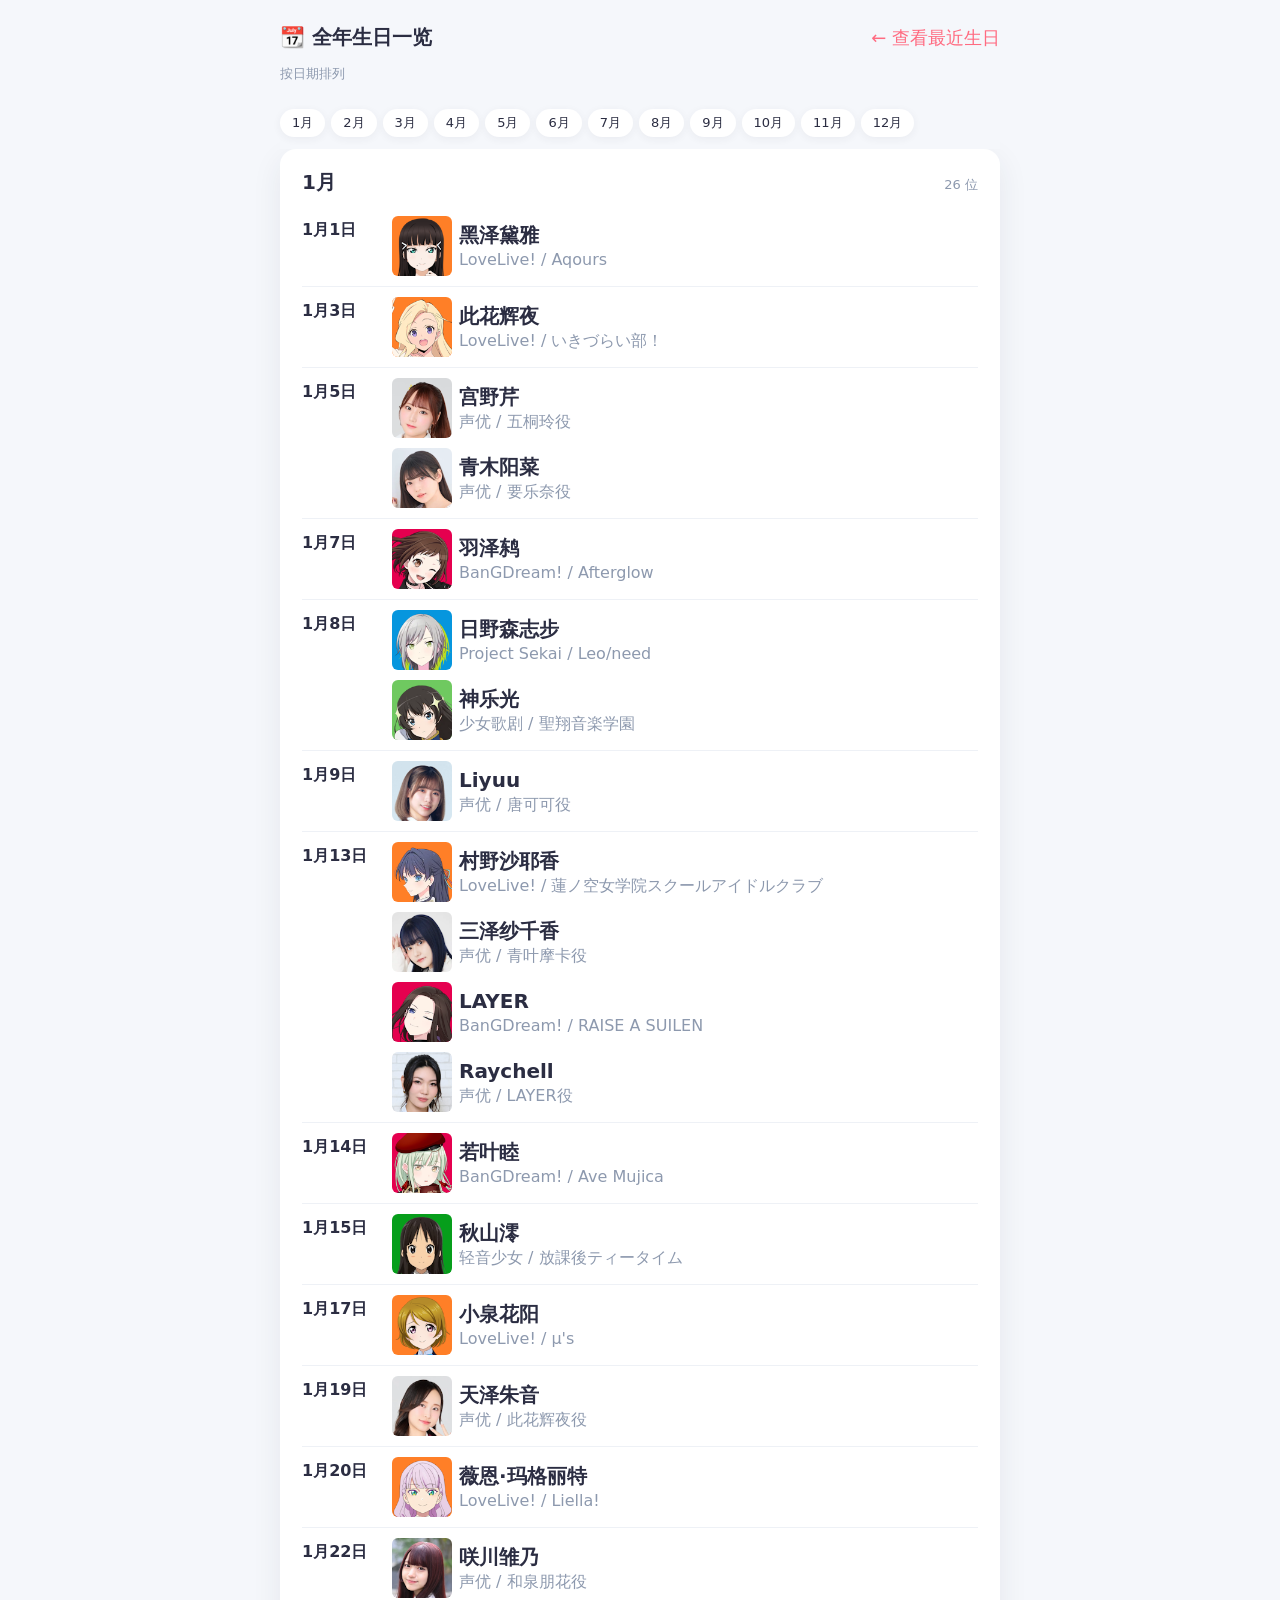
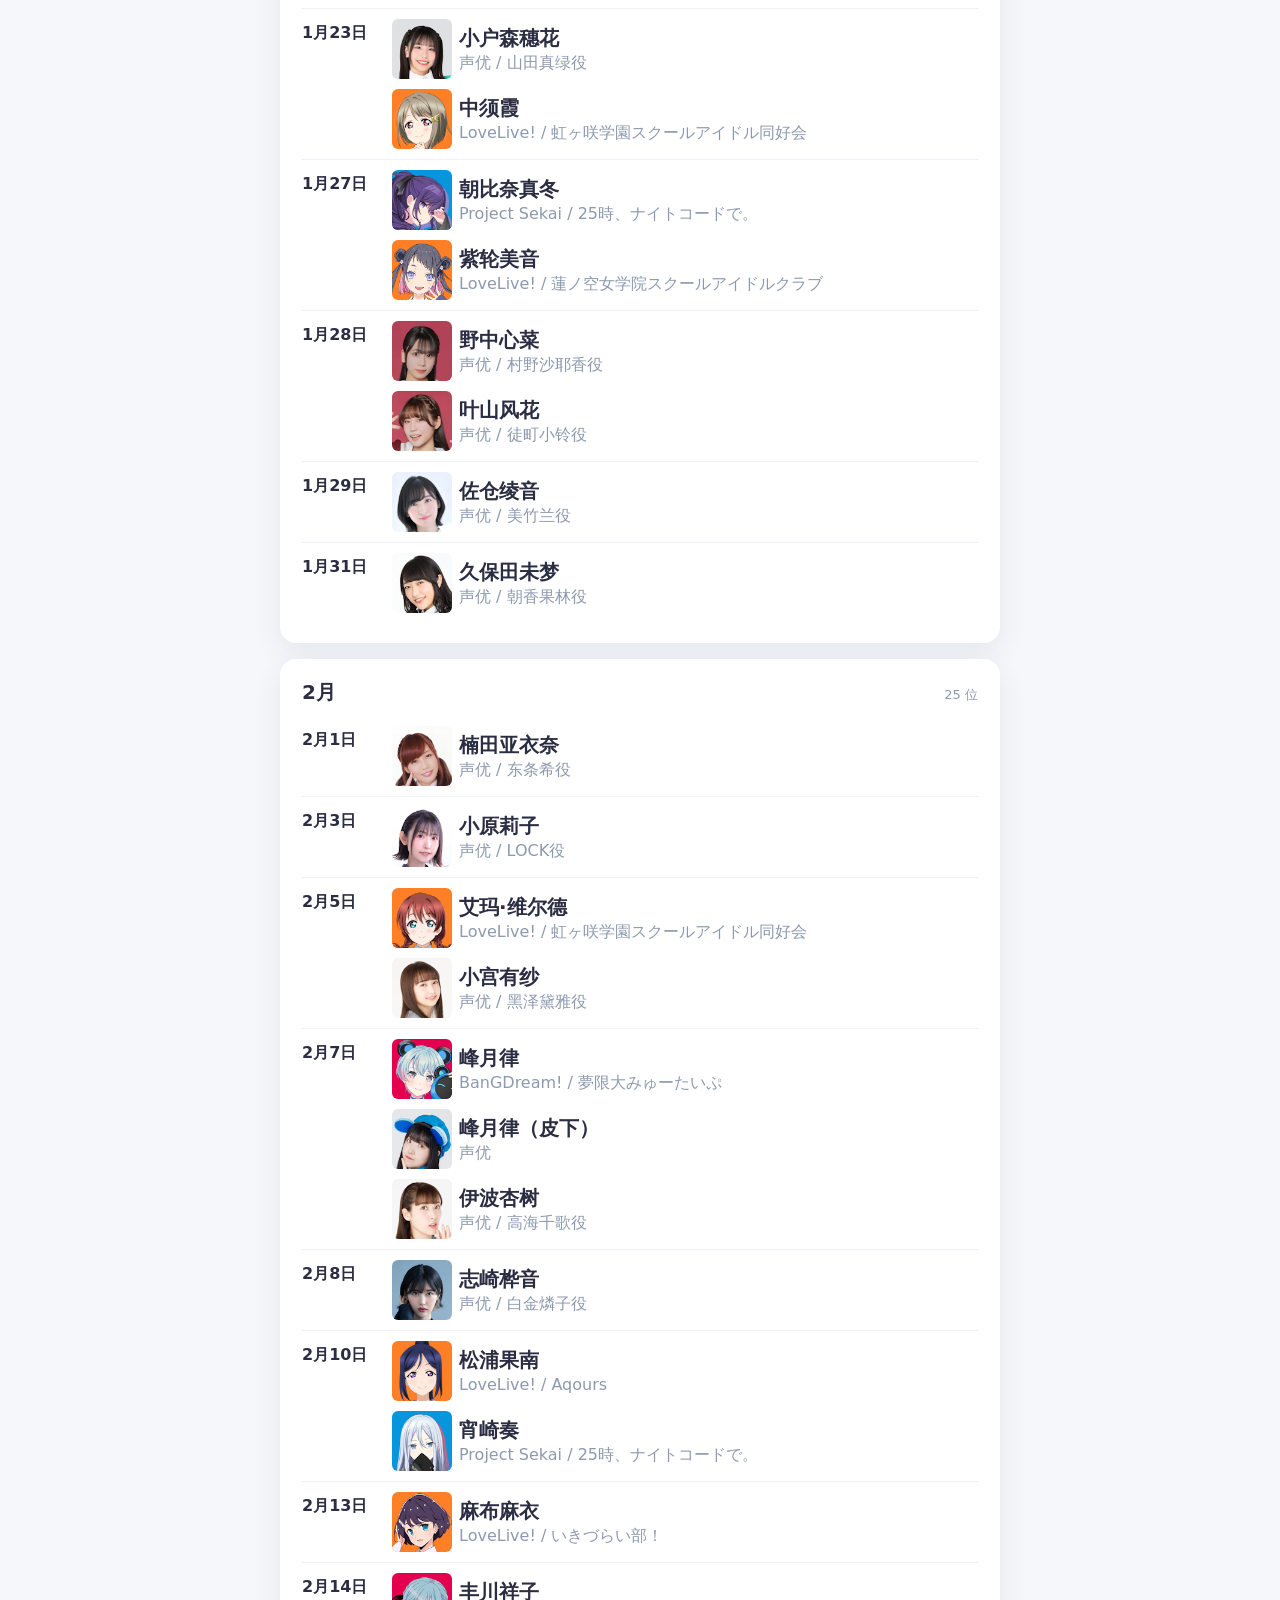
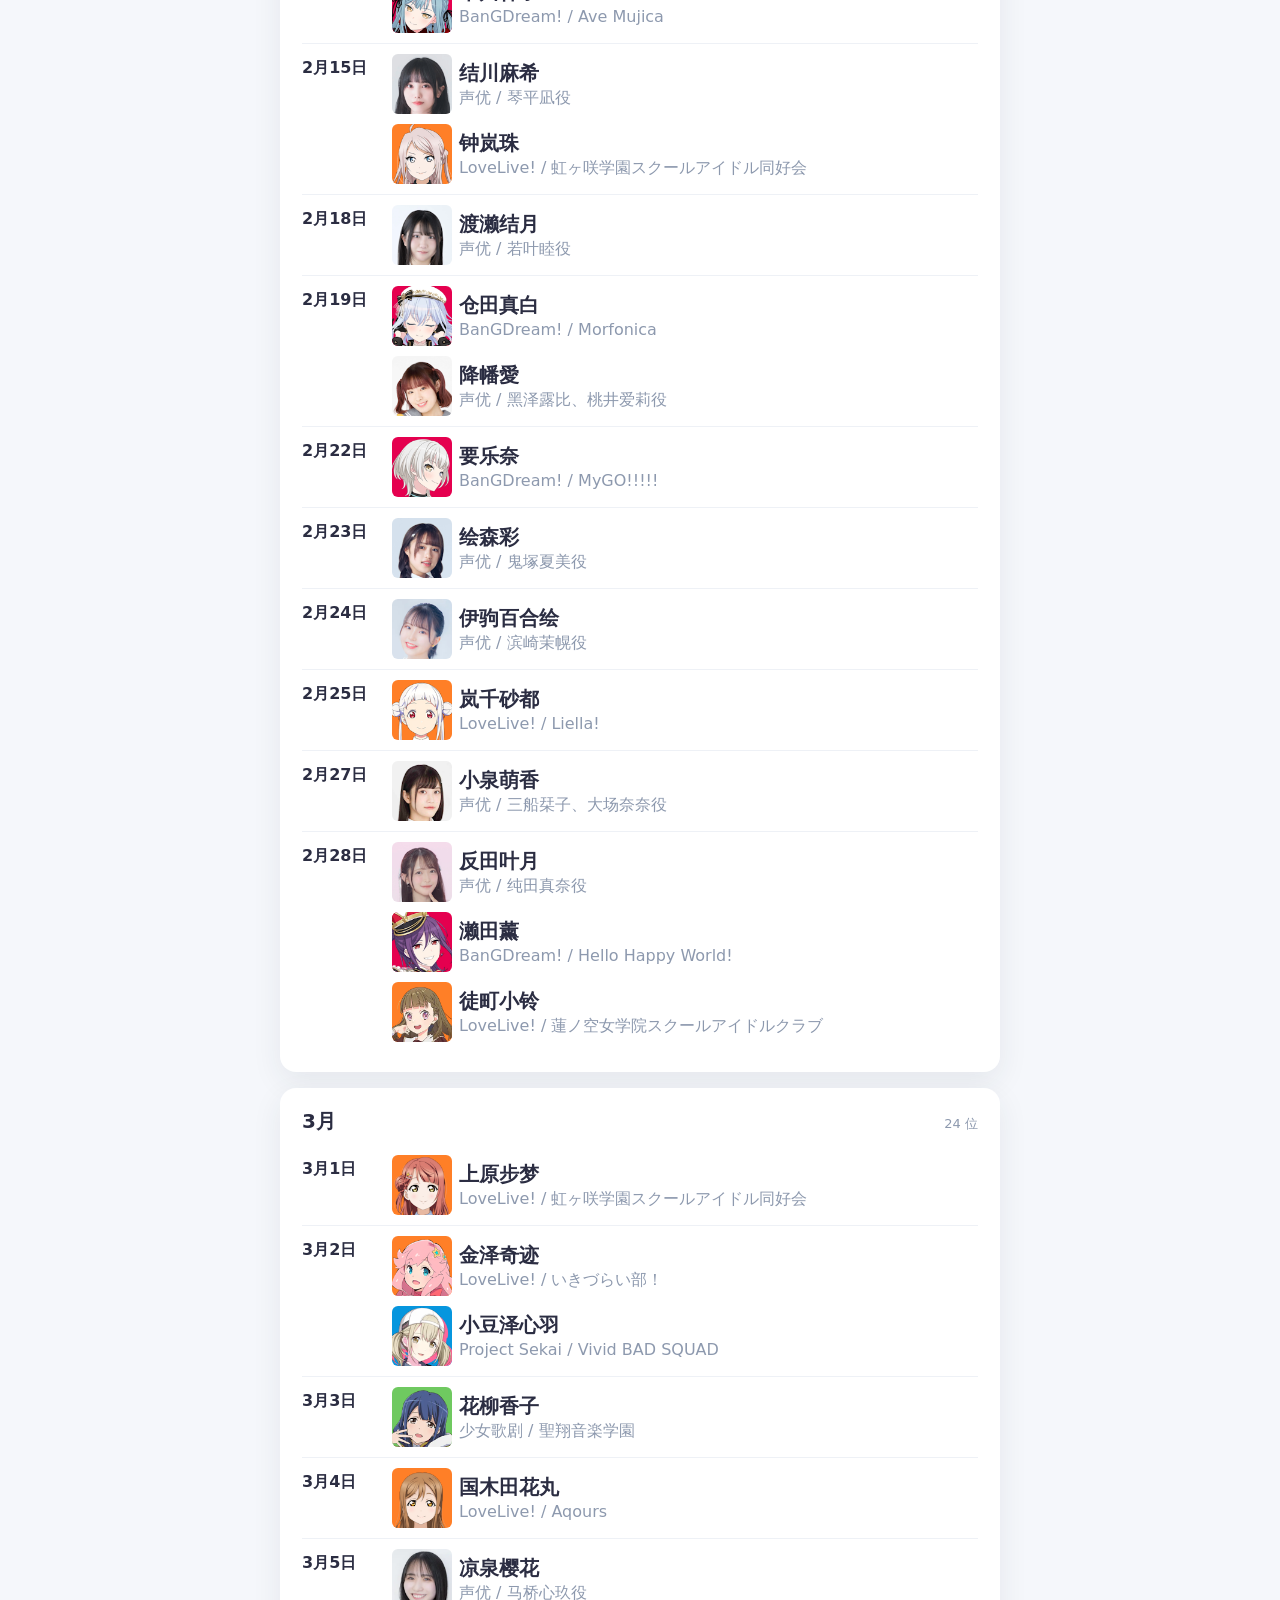
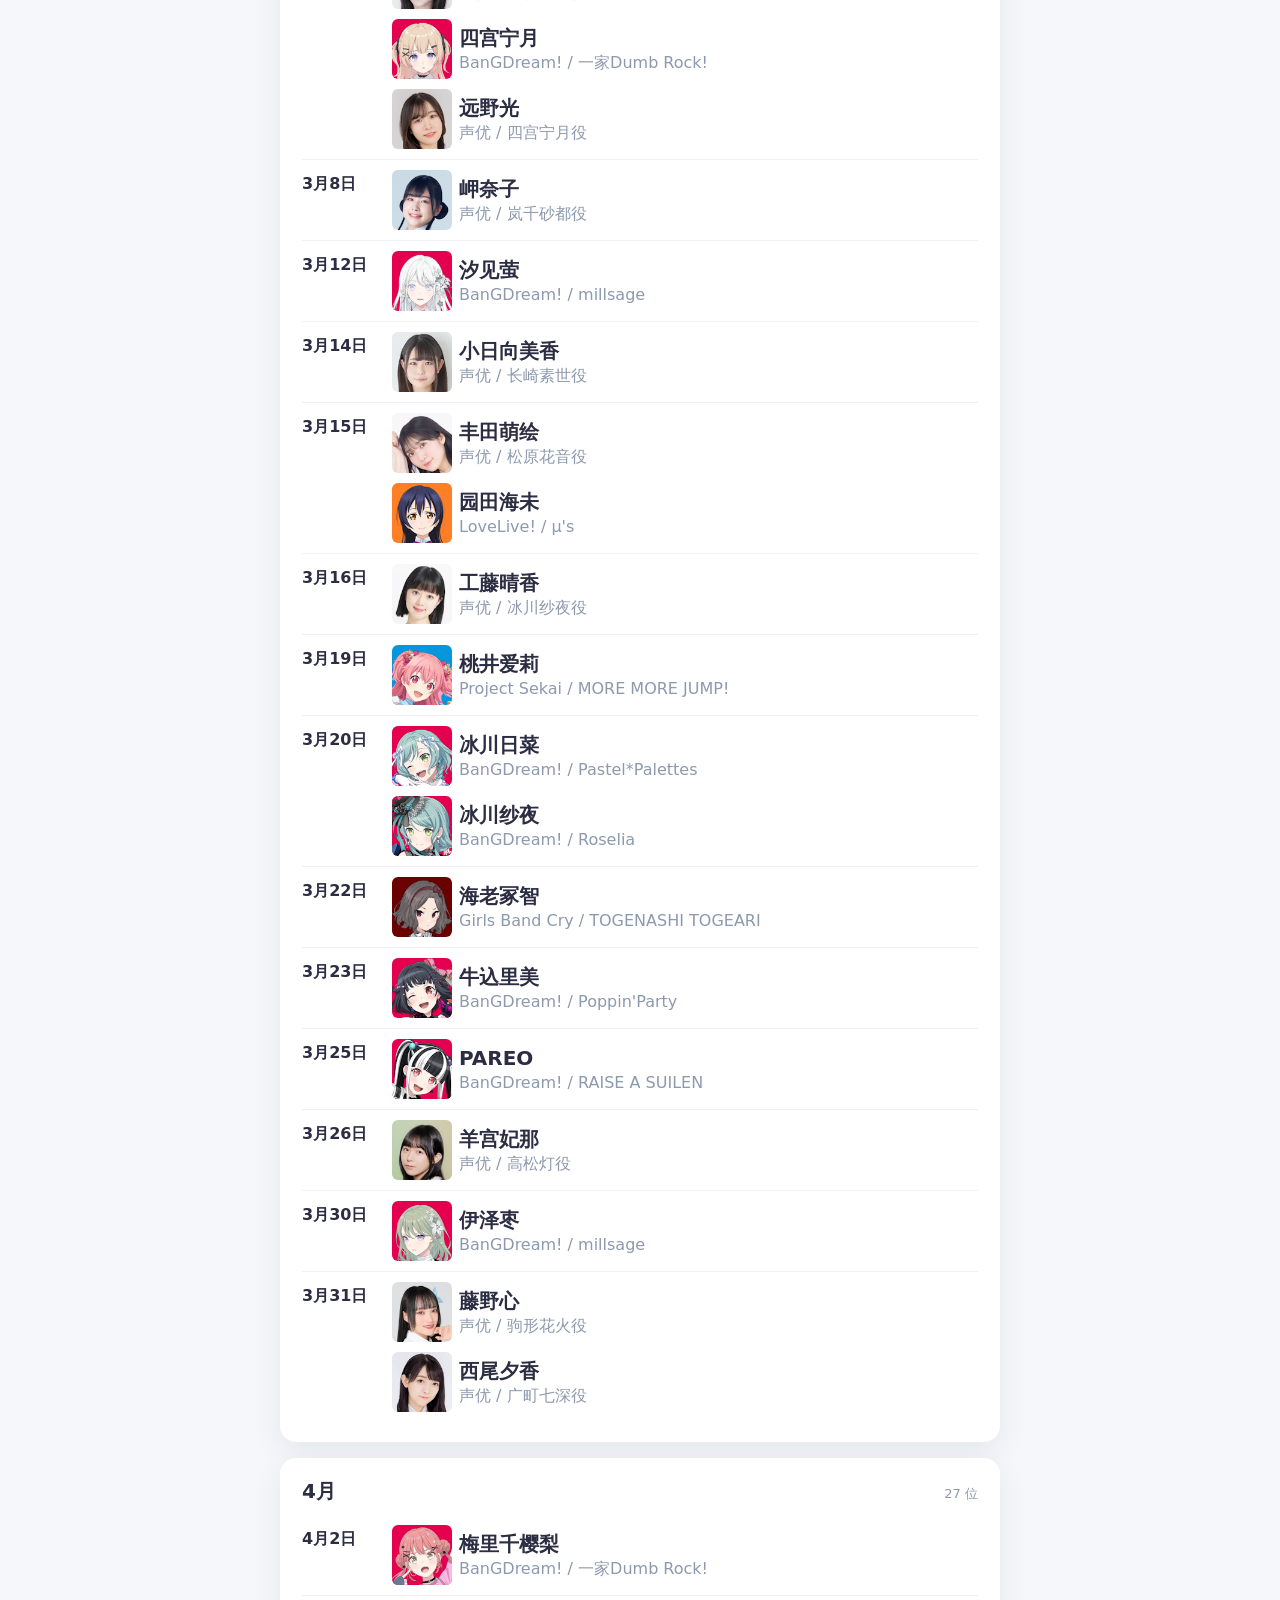
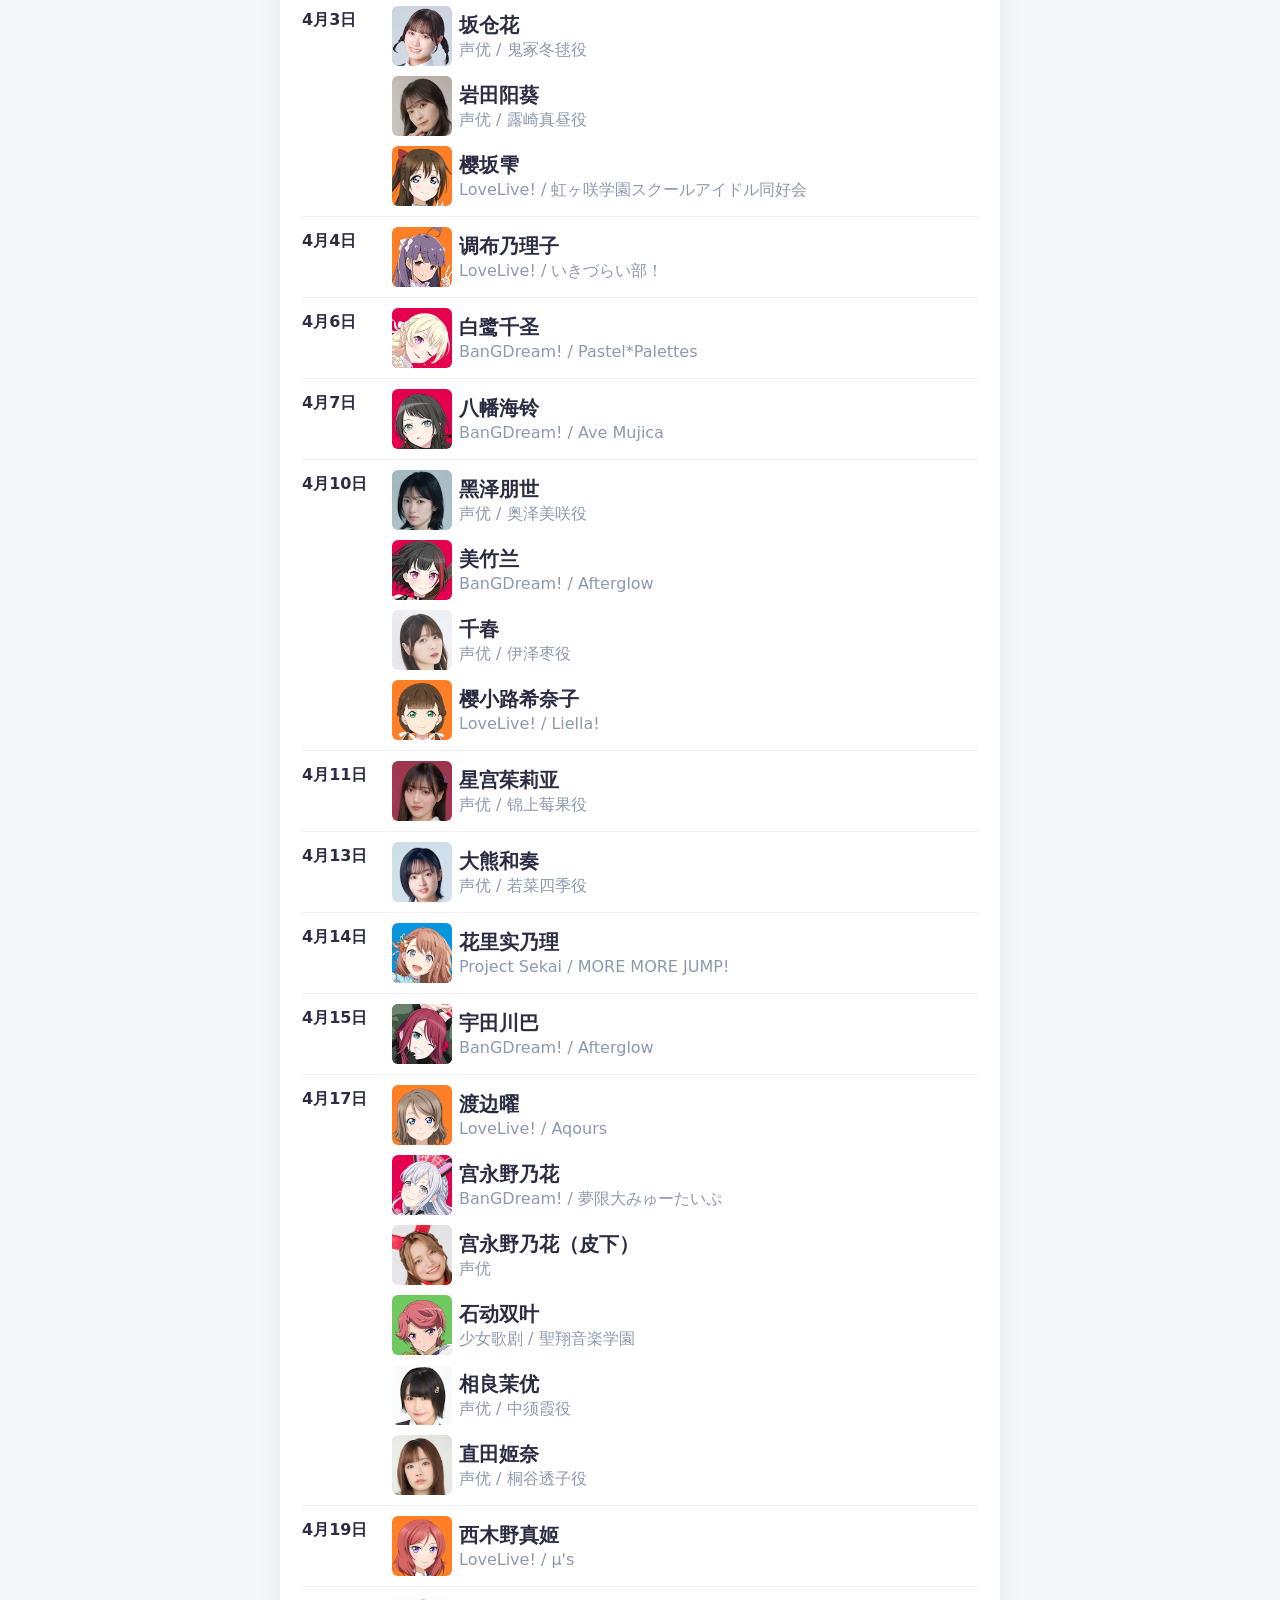
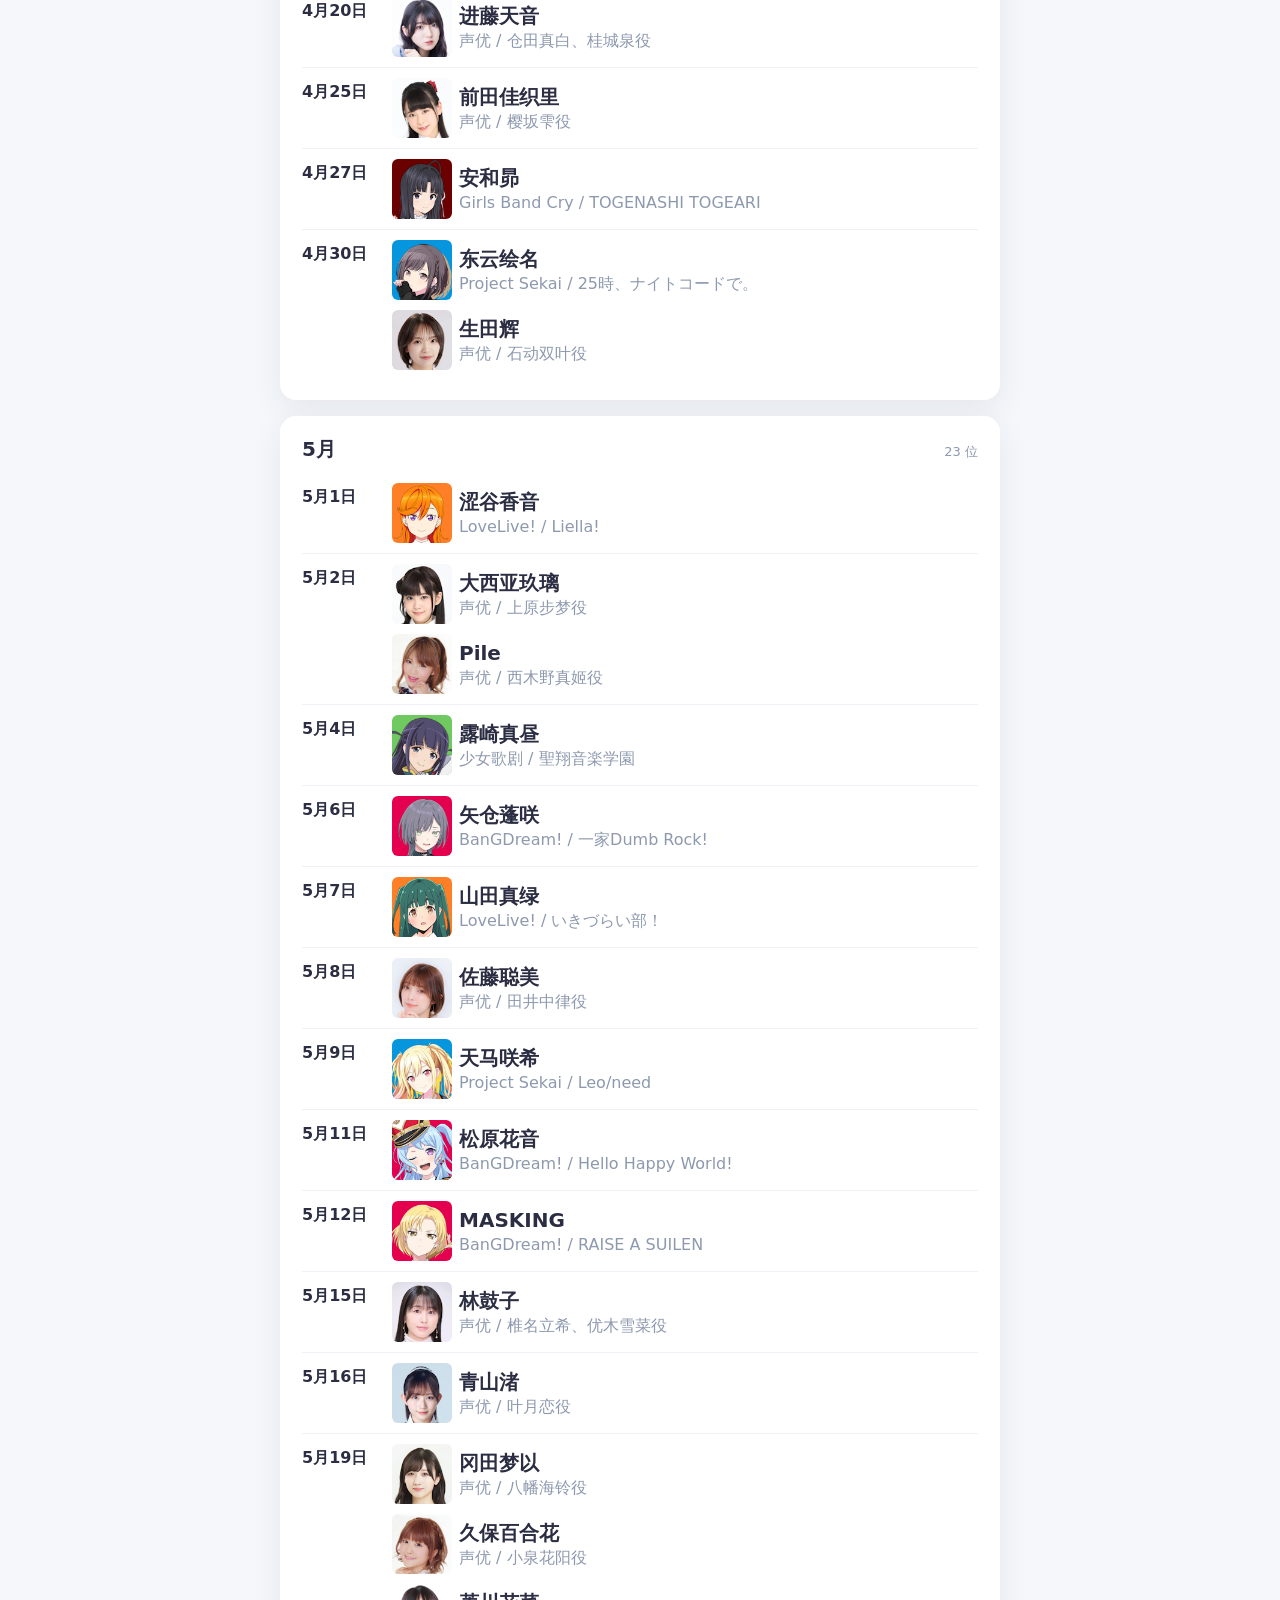
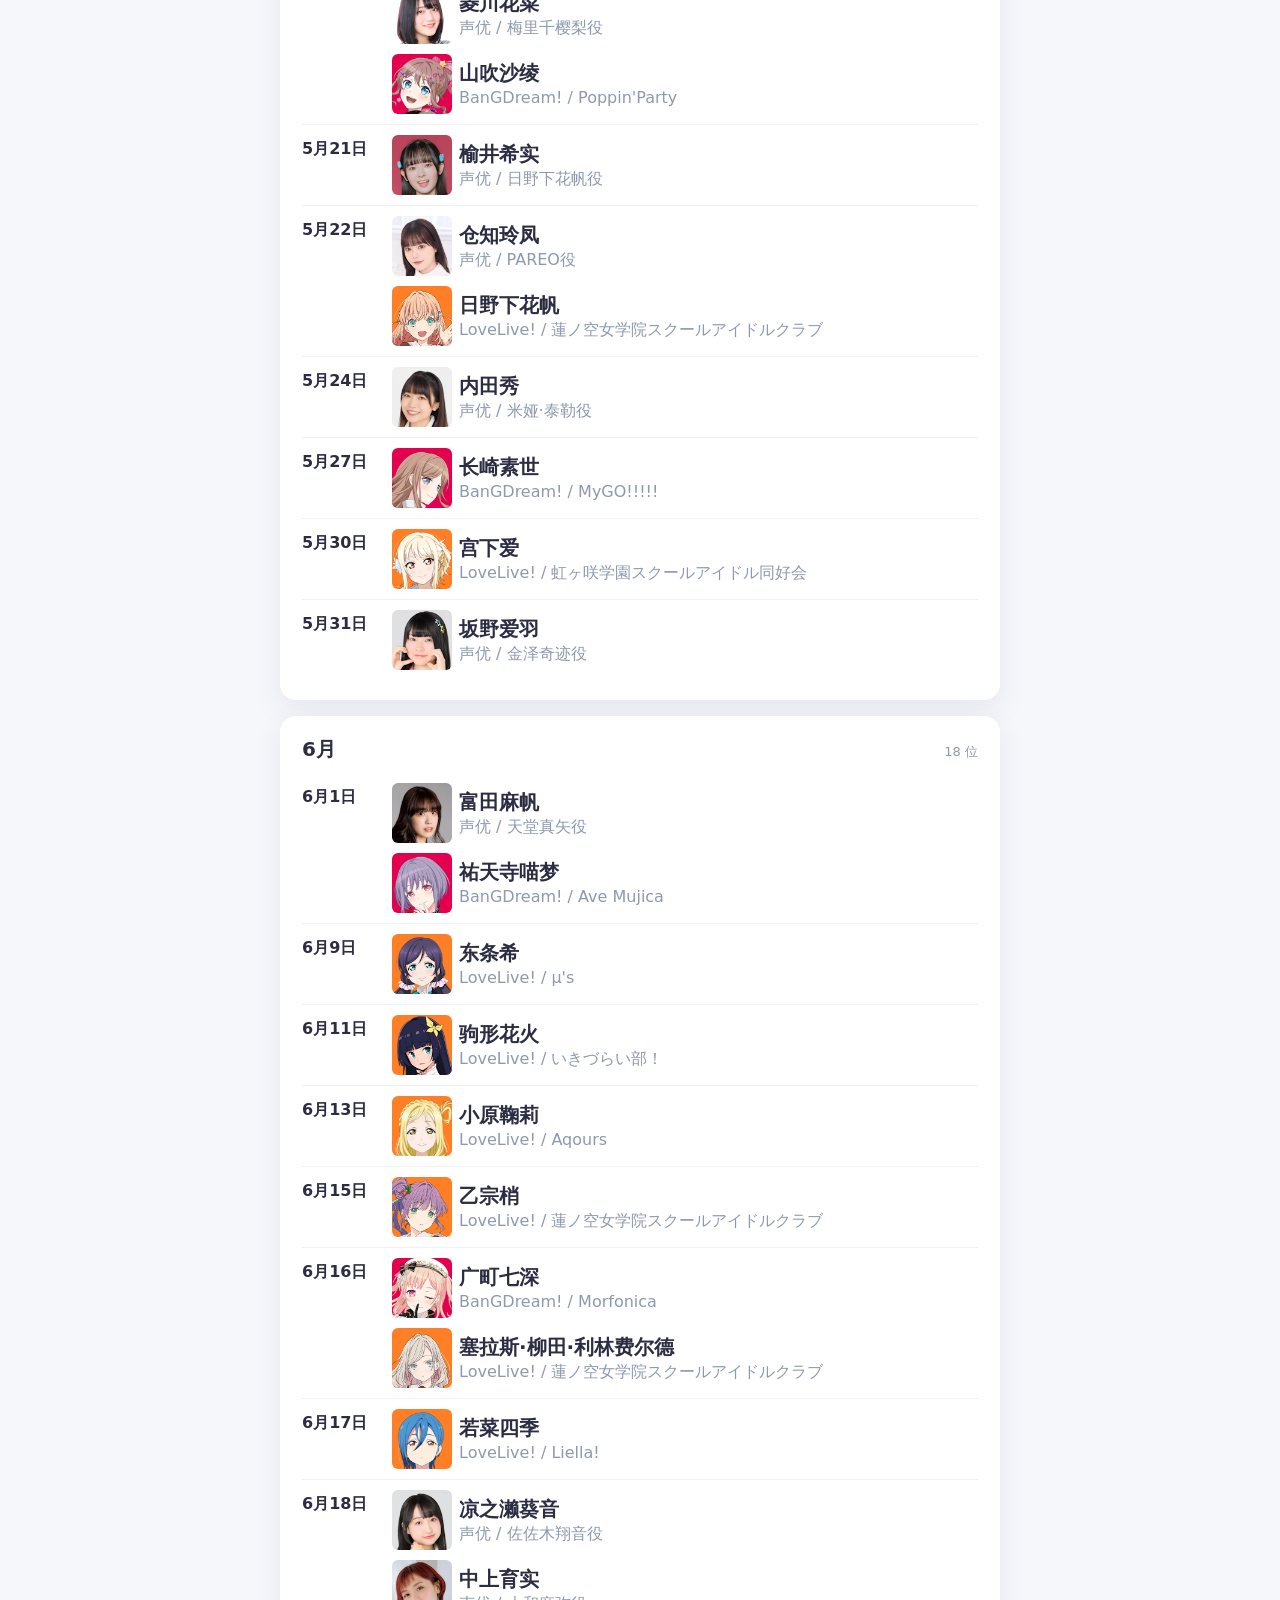
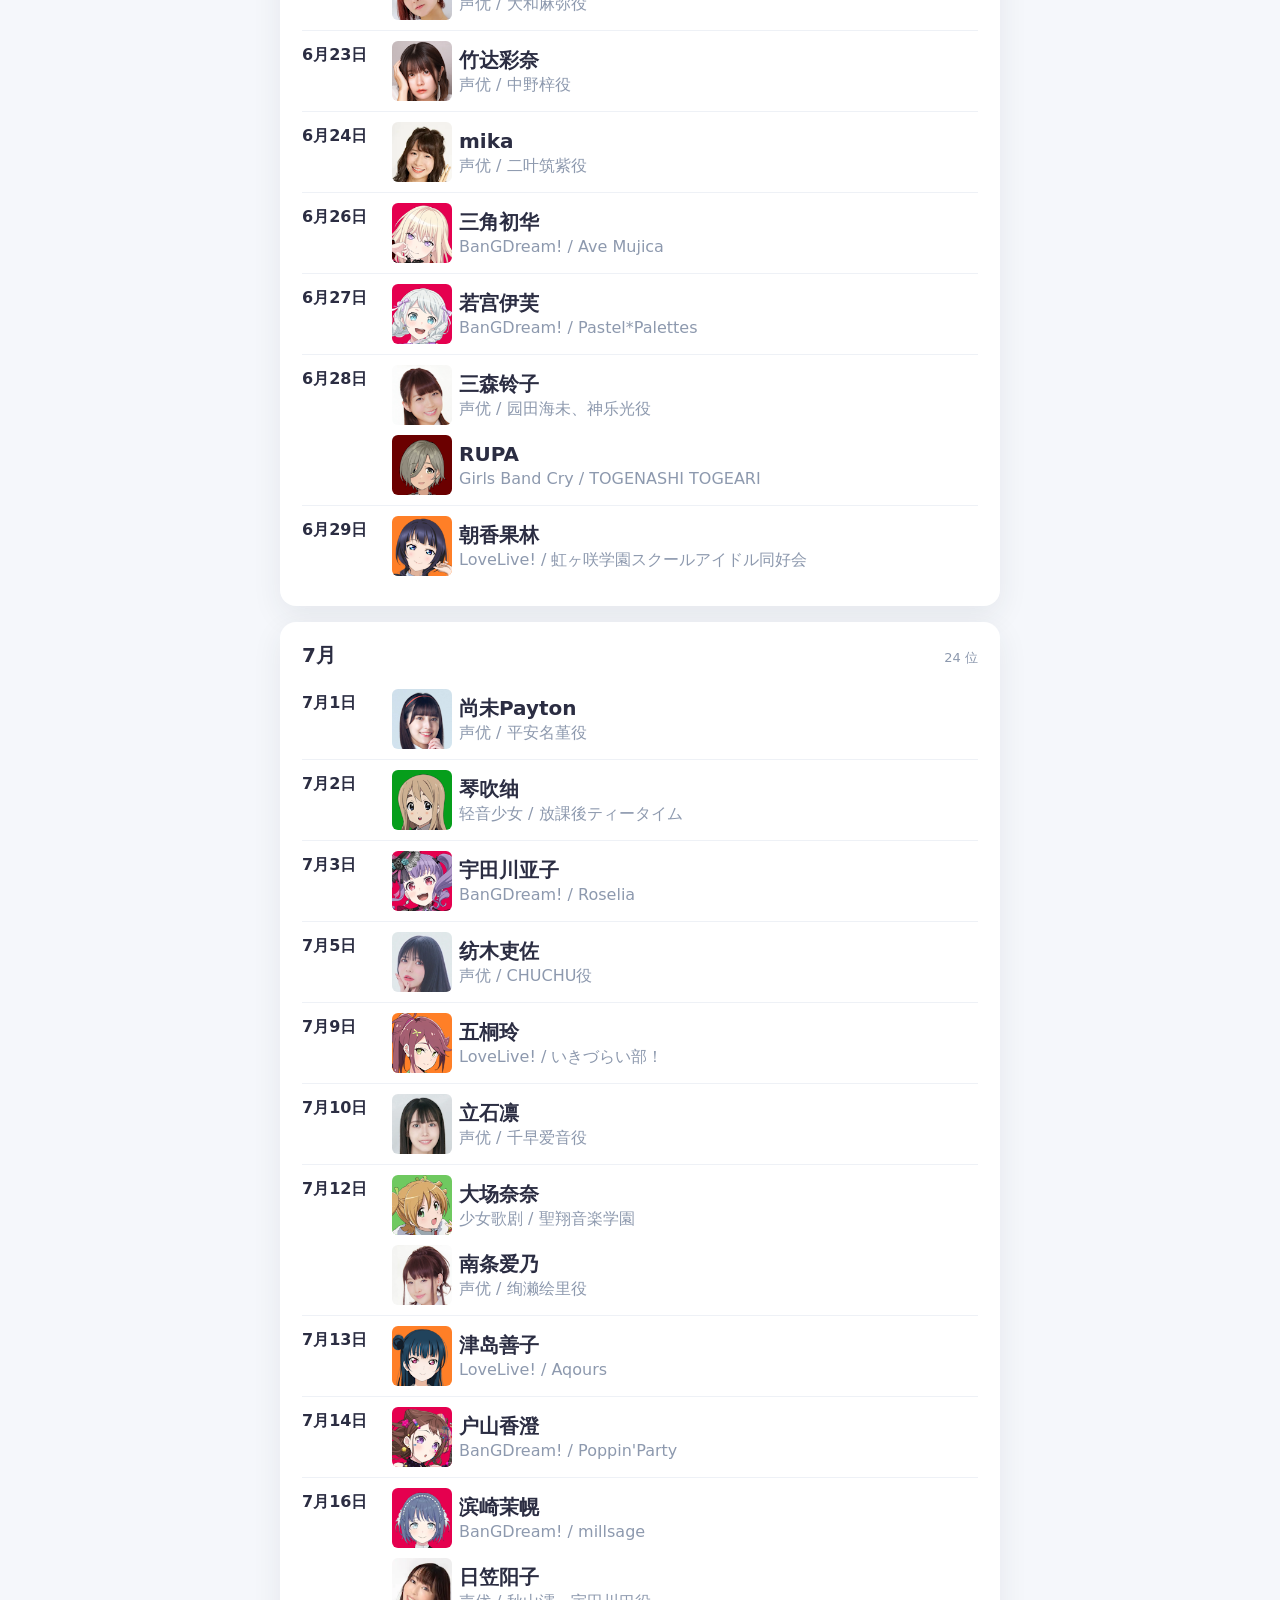
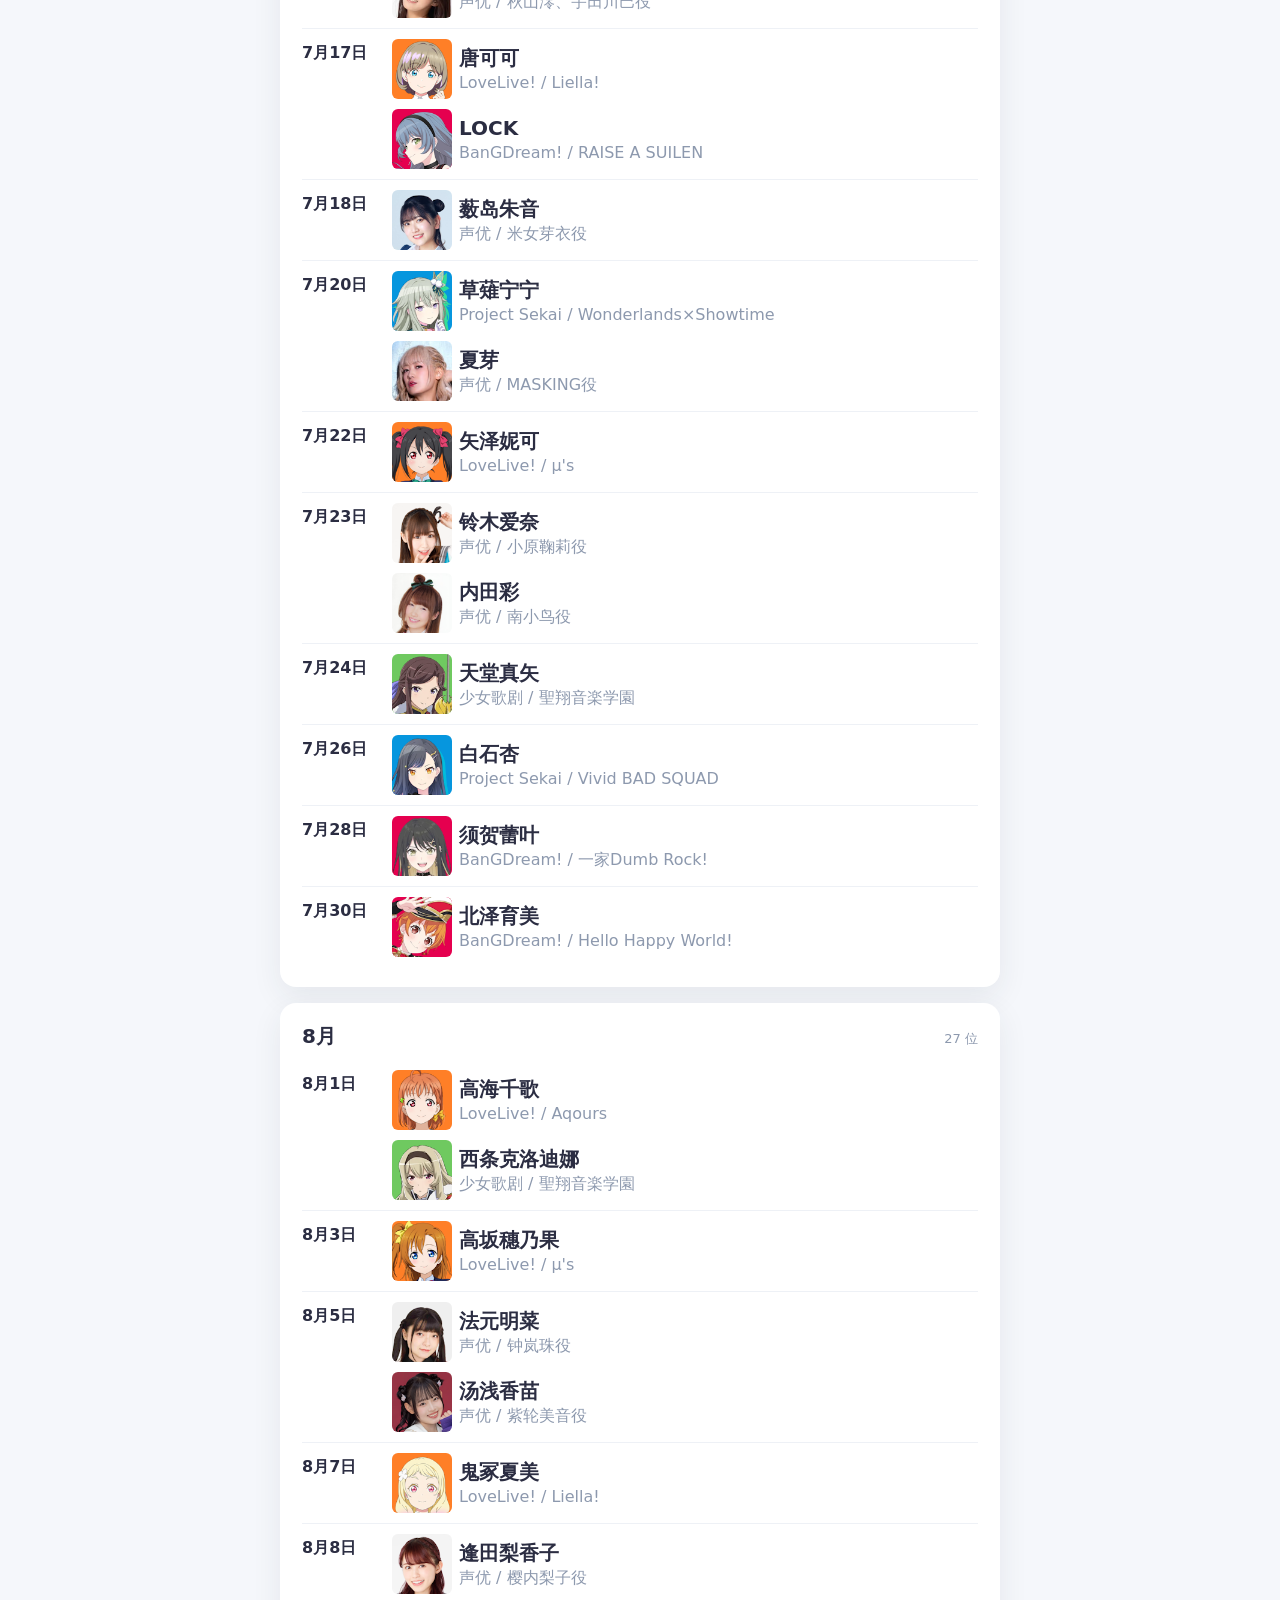
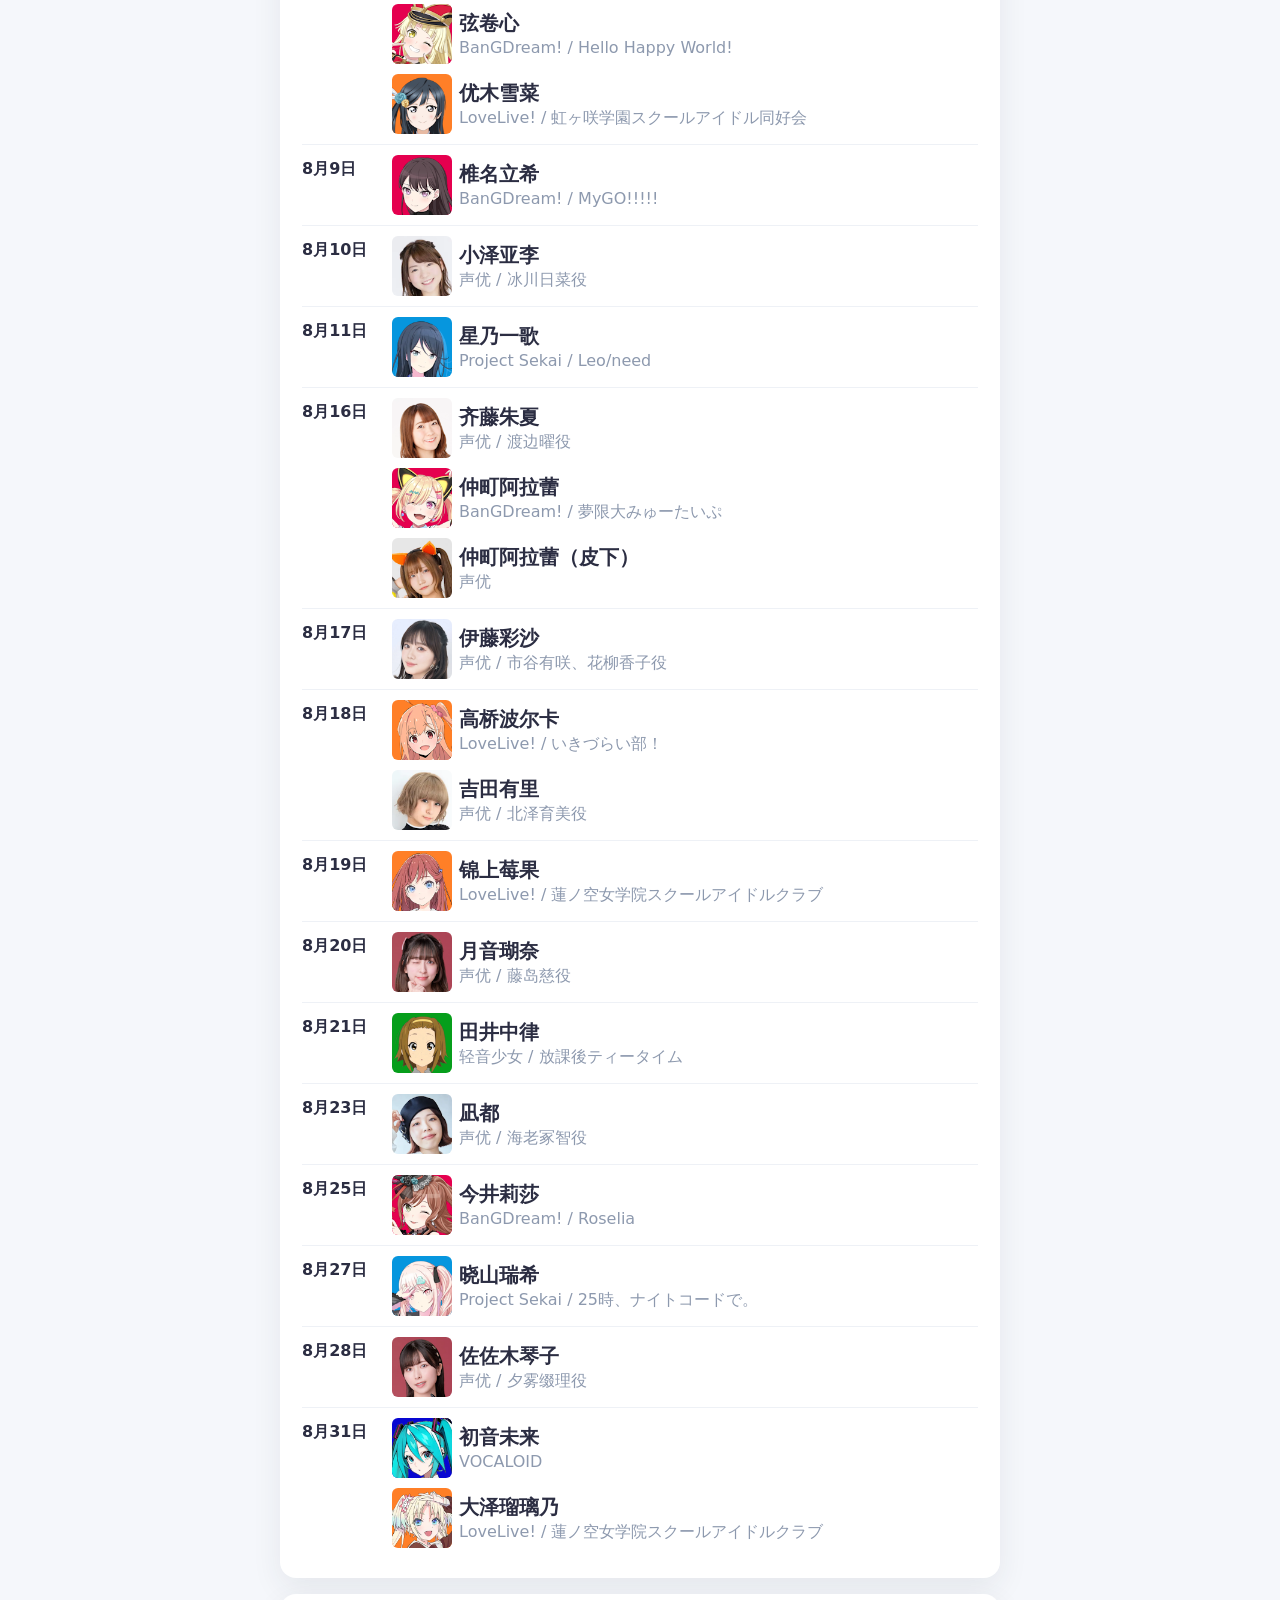
==== all_birthdays.html @ 5f049ebb "新增总览页，调整UI" ====
<!DOCTYPE html>
<html lang="zh-CN">
<head>
<meta charset="UTF-8" />
<meta name="viewport" content="width=device-width, initial-scale=1" />
<link rel="icon" type="image/png" sizes="32x32" href="icon/favicon-32x32.png">
<link rel="icon" type="image/png" sizes="16x16" href="icon/favicon-16x16.png">
<link rel="apple-touch-icon" sizes="180x180" href="icon/apple-touch-icon.png">
<link rel="manifest" href="icon/site.webmanifest">
<title>全年生日一览</title>
<style>
  :root { --bg:#f5f7fb; --card:#fff; --pri:#ff6b81; --text:#2b2d42; --sub:#8d99ae; --line:#eef1f6; }
  * { box-sizing: border-box; }
  body {
    margin:0; min-height:100vh; background:var(--bg); padding:24px 16px 48px;
    font-family: system-ui, -apple-system, "PingFang SC", "Microsoft YaHei", sans-serif;
    color: var(--text);
  }
  .page { width:100%; max-width:720px; margin:0 auto; }

  .top { display:flex; align-items:center; justify-content:space-between; gap:12px; margin-bottom:14px; }
  h1 { font-size:20px; margin:0; }
  .back { color:var(--pri); text-decoration:none; font-size:18px; white-space:nowrap; }
  .back:hover { text-decoration:underline; }
  .subtitle { color:var(--sub); font-size:13px; margin:0 0 16px; }

  .month-nav {
    display:flex; flex-wrap:wrap; gap:6px;
    position:sticky; top:0; z-index:10;
    background:var(--bg); padding:10px 0 12px;
  }
  .month-nav a {
    font-size:13px; color:var(--text); text-decoration:none;
    background:#fff; border-radius:999px; padding:5px 12px;
    box-shadow:0 2px 8px rgba(43,45,66,.06);
  }
  .month-nav a:hover { background:#fff0f3; color:var(--pri); }

  .month-card {
    background:var(--card); border-radius:16px; padding:20px 22px;
    box-shadow:0 10px 30px rgba(43,45,66,.08); margin-bottom:16px;
    scroll-margin-top:64px;
  }
  .month-title { display:flex; align-items:baseline; justify-content:space-between;
                 font-size:20px; font-weight:600; margin:0 0 10px; }
  .month-count { font-size:13px; color:var(--sub); font-weight:400; }

  .day-row { display:flex; gap:12px; padding:10px 0; border-bottom:1px solid var(--line); }
  .day-row:last-child { border-bottom:none; }
  .day-date { flex:0 0 78px; font-weight:600; font-size:16px; color:var(--text); padding-top:4px; }
  .day-date.today { color:var(--pri); }
  .today-tag { display:inline-block; font-size:11px; font-weight:500; color:var(--pri);
               background:#fff0f3; border-radius:999px; padding:1px 7px; margin-left:4px; }

  /* 同一天多人的纵向排布 */
  .day-people { flex:1; display:flex; flex-direction:column; gap:10px 18px; min-width:0; }
  .person { display:inline-flex; align-items:center; gap:7px; font-size:14px; line-height:1.4; }
  .person-info { display: flex; flex-direction:column; }
  .person-name { font-weight:600; font-size:20px; }
  .person .dept { font-size:16px; color:var(--sub); }

  /* 头像 */
  .avatar {
    width:60px; height:60px; border-radius:10%; object-fit:cover; flex:0 0 auto;
    display:inline-flex; align-items:center; justify-content:center;
    color:#fff; font-size:12px; font-weight:600; background:var(--pri);
  }

  .empty-month { color:var(--sub); font-size:13px; padding:6px 0 2px; }
</style>
</head>
<body>
<div class="page">

  <div class="top">
    <h1>📆 全年生日一览</h1>
    <a class="back" href="./index.html">← 查看最近生日</a>
  </div>
  <p class="subtitle">按日期排列</p>

  <nav class="month-nav" id="monthNav"></nav>
  <div id="months"></div>

</div>

<!-- 数据源 -->
<script src="./birthdays.js"></script>
<script>
// ============================================================
// 一、头像配置（与主页面保持一致）
// ============================================================
const CFG = window.BIRTHDAY_CONFIG;

const DEPT_COLORS = CFG.DEPT_COLORS;
const DEFAULT_DEPT_COLOR = CFG.DEFAULT_DEPT_COLOR;
const DEPT_DIR = CFG.DEPT_DIR;
const AVATAR_CFG = CFG.AVATAR_CFG;

function colorKeyOf(p) {
  if (!p || !p.dept) return "";
  return p.dept;
}

function deptColor(key) {
  if (!key) return DEFAULT_DEPT_COLOR;
  if (DEPT_COLORS[key]) return DEPT_COLORS[key];
  let h = 0;
  for (let i = 0; i < key.length; i++) h = (h * 31 + key.charCodeAt(i)) % 360;
  return `hsl(${h}, 70%, 58%)`;
}

function deptDirOf(p) {
  if (!p.dept) return "";
  return DEPT_DIR[p.dept] || p.dept;
}

// 生成候选头像路径：部门目录 → 工号/姓名 → webp/jpg/png → 根目录兜底
function avatarCandidates(p) {
  if (p.avatar) return [p.avatar];

  const dir = deptDirOf(p);
  const names = AVATAR_CFG.nameKeys.map(k => p[k]).filter(Boolean);
  if (!names.length) return [];

  const dirs = dir ? [dir] : [];
  if (AVATAR_CFG.fallbackToRoot) dirs.push("");

  const urls = [];
  for (const d of dirs) {
    for (const n of names) {
      for (const ext of AVATAR_CFG.exts) {
        const seg = d ? `${encodeURIComponent(d)}/` : "";
        urls.push(`${AVATAR_CFG.root}/${seg}${encodeURIComponent(n)}.${ext}`);
      }
    }
  }
  return urls;
}

const avatarCandidatesMap = new Map();
let avatarSeq = 0;

const escapeHtml = s => String(s).replace(/[&<>"']/g, c =>
  ({ "&": "&amp;", "<": "&lt;", ">": "&gt;", '"': "&quot;", "'": "&#39;" }[c]));

function avatarHtml(p) {
  const bg = deptColor(colorKeyOf(p));
  const initial = escapeHtml((p.name || "?").trim().slice(0, 1) || "?");
  const cands = avatarCandidates(p);

  if (!cands.length) {
    return `<span class="avatar" style="background:${bg}">${initial}</span>`;
  }

  const key = `av${++avatarSeq}`;
  avatarCandidatesMap.set(key, cands);
  return `<img class="avatar" src="${escapeHtml(cands[0])}" alt=""
    style="background:${escapeHtml(bg)}"
    data-av-key="${key}" data-idx="0"
    data-bg="${escapeHtml(bg)}" data-initial="${initial}"
    loading="lazy" decoding="async" referrerpolicy="no-referrer">`;
}

// 候选路径全部失败后，替换成首字占位
function bindAvatarFallback(root = document) {
  root.querySelectorAll("img.avatar[data-av-key]").forEach(img => {
    if (img.dataset.bound) return;
    img.dataset.bound = "1";

    img.addEventListener("error", () => {
      const cands = avatarCandidatesMap.get(img.dataset.avKey) || [];
      const next = Number(img.dataset.idx) + 1;

      if (next < cands.length) {
        img.dataset.idx = next;
        img.src = cands[next];
        return;
      }

      const span = document.createElement("span");
      span.className = "avatar";
      span.style.background = img.dataset.bg || "";
      span.textContent = img.dataset.initial || "?";
      img.replaceWith(span);
    });
  });
}

// ============================================================
// 二、解析生日为 { m, d }
// ============================================================
function parseMD(raw) {
  const m = String(raw).match(/(?:(\d{4})[-/.])?(\d{1,2})[-/.](\d{1,2})/);
  if (!m) return null;
  return { m: Number(m[2]), d: Number(m[3]) };
}

// 今天（东九区）的月、日，仅用于高亮
const KST_OFFSET_MS = 9 * 60 * 60 * 1000;
const kstNow = new Date(Date.now() + KST_OFFSET_MS);
const todayM = kstNow.getUTCMonth() + 1;
const todayD = kstNow.getUTCDate();

// ============================================================
// 三、按“月 → 日”分组
// ============================================================
const monthMap = new Map();
BIRTHDAYS.forEach(p => {
  const md = parseMD(p.birthday);
  if (!md) return;
  if (!monthMap.has(md.m)) monthMap.set(md.m, new Map());
  const dayMap = monthMap.get(md.m);
  if (!dayMap.has(md.d)) dayMap.set(md.d, []);
  dayMap.get(md.d).push(p);
});
monthMap.forEach(dayMap => {
  dayMap.forEach(list => list.sort((a, b) => a.name.localeCompare(b.name, "zh-Hans-CN")));
});

// ============================================================
// 四、渲染
// ============================================================
function deptLabel(p) {
  if (!p.dept) return "";
  return p.subDept ? `${p.dept} / ${p.subDept}` : p.dept;
}

function daysOf(month) {
  const dayMap = monthMap.get(month);
  if (!dayMap) return [];
  return [...dayMap.keys()].sort((a, b) => a - b);
}

function renderMonthNav() {
  const nav = document.getElementById("monthNav");
  const months = [...monthMap.keys()].sort((a, b) => a - b);
  nav.innerHTML = months.map(m => `<a href="#m-${m}">${m}月</a>`).join("");
}

function renderMonths() {
  const box = document.getElementById("months");
  const months = [...monthMap.keys()].sort((a, b) => a - b);

  if (!months.length) {
    box.innerHTML = `<div class="month-card"><p class="empty-month">暂无生日数据</p></div>`;
    return;
  }

  box.innerHTML = months.map(m => {
    const days = daysOf(m);
    const count = days.reduce((n, d) => n + monthMap.get(m).get(d).length, 0);

    const rows = days.map(d => {
      const people = monthMap.get(m).get(d);
      const isToday = m === todayM && d === todayD;

      const peopleHtml = people.map(p => {
        const dept = deptLabel(p);
        return `<span class="person">
          ${avatarHtml(p)}
          <span class="person-info">
            <span class="person-name">${escapeHtml(p.name)}</span>
            ${dept ? `<span class="dept">${escapeHtml(dept)}</span>` : ""}
          </span>
        </span>`;
      }).join("");

      return `<div class="day-row">
        <div class="day-date${isToday ? " today" : ""}">
          ${m}月${d}日${isToday ? `<span class="today-tag">今天</span>` : ""}
        </div>
        <div class="day-people">${peopleHtml}</div>
      </div>`;
    }).join("");

    return `<section class="month-card" id="m-${m}">
      <h2 class="month-title">
        <span>${m}月</span>
        <span class="month-count">${count} 位</span>
      </h2>
      ${rows}
    </section>`;
  }).join("");
}

// ============================================================
// 五、启动
// ============================================================
renderMonthNav();
renderMonths();
bindAvatarFallback();
</script>
</body>
</html>
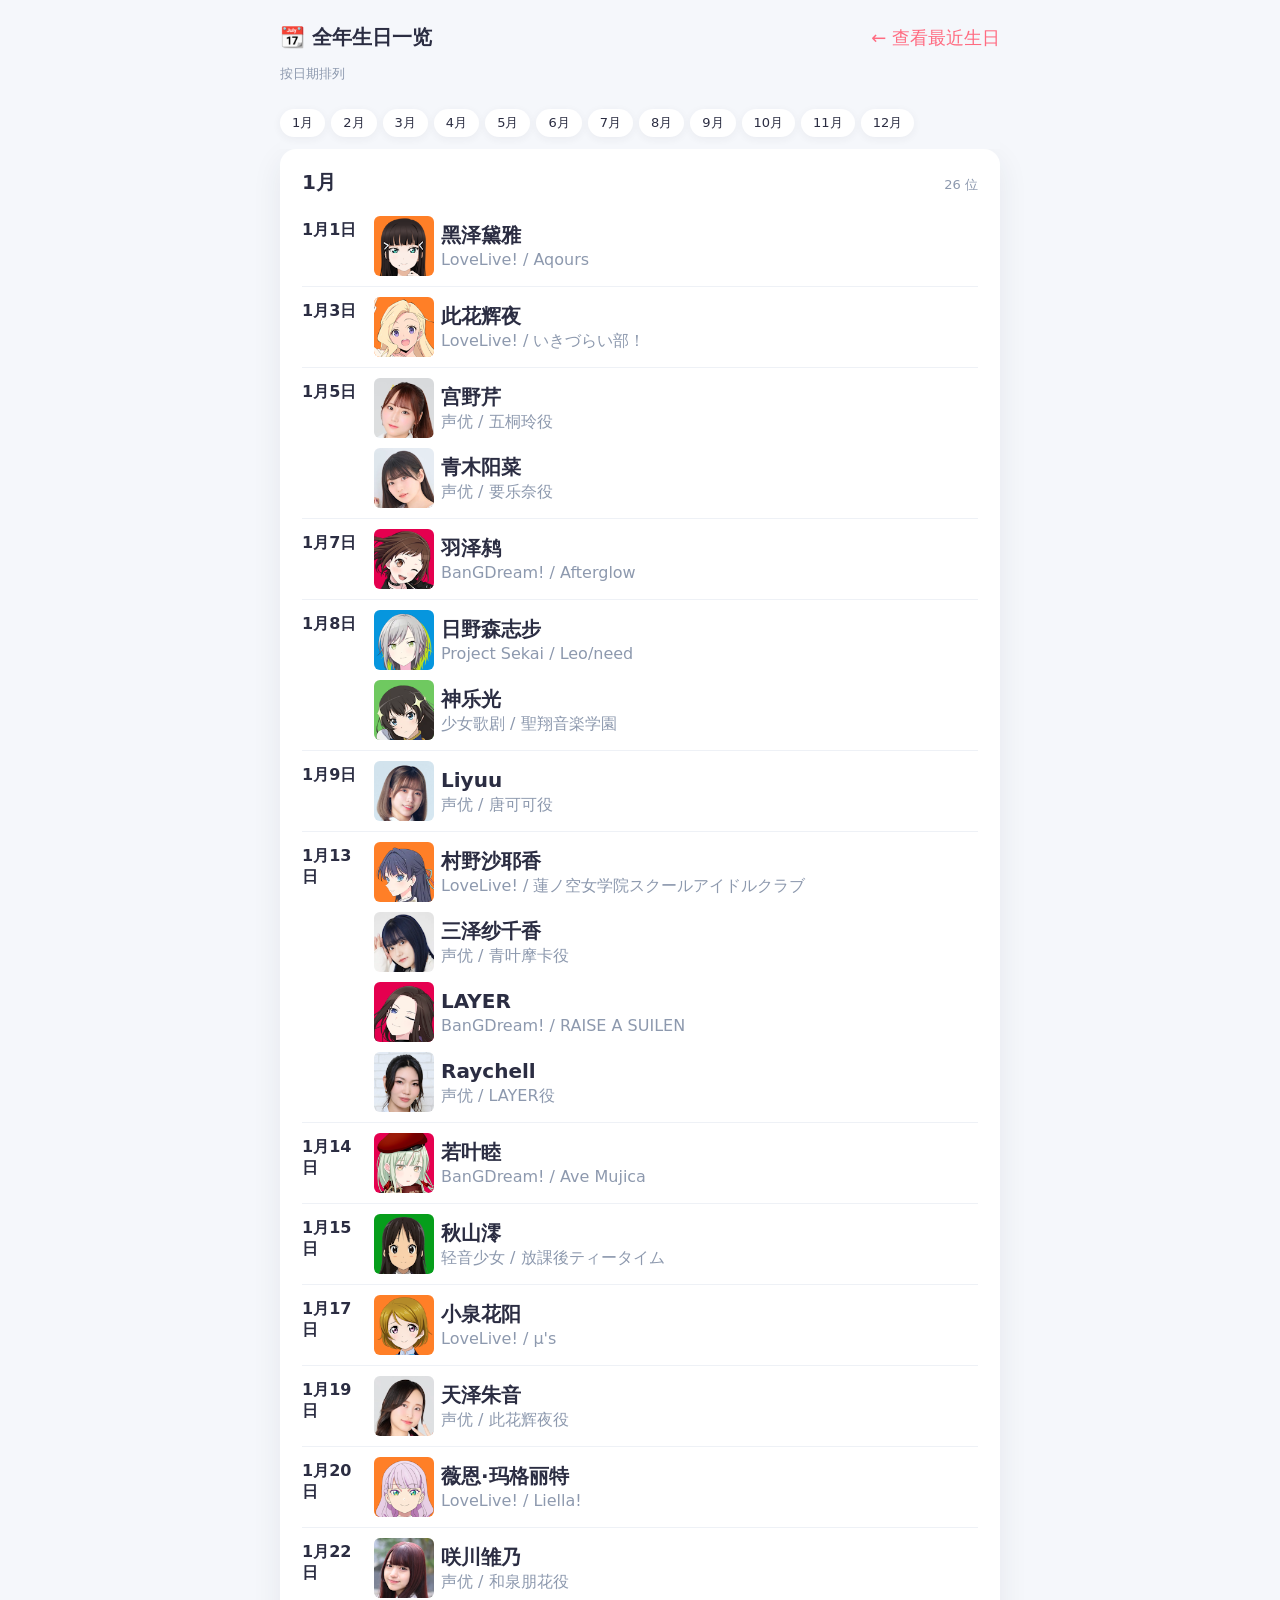
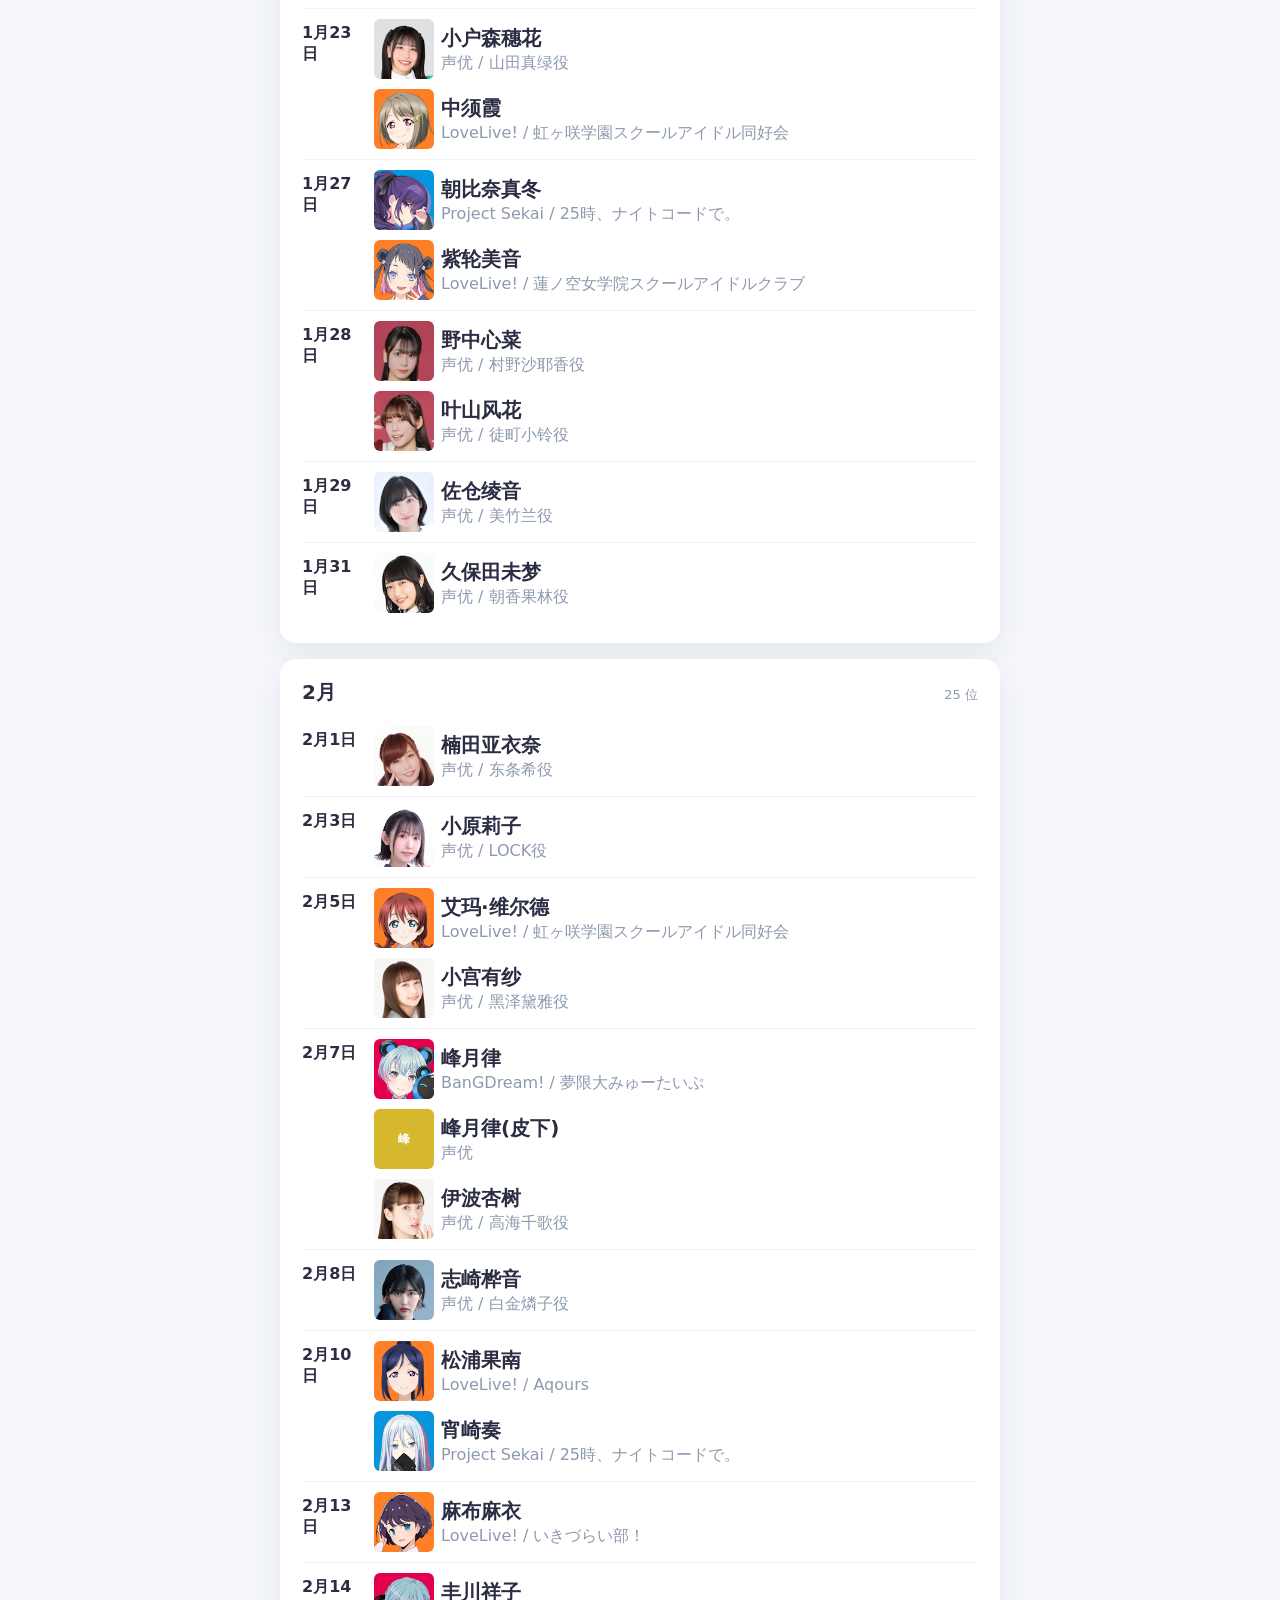
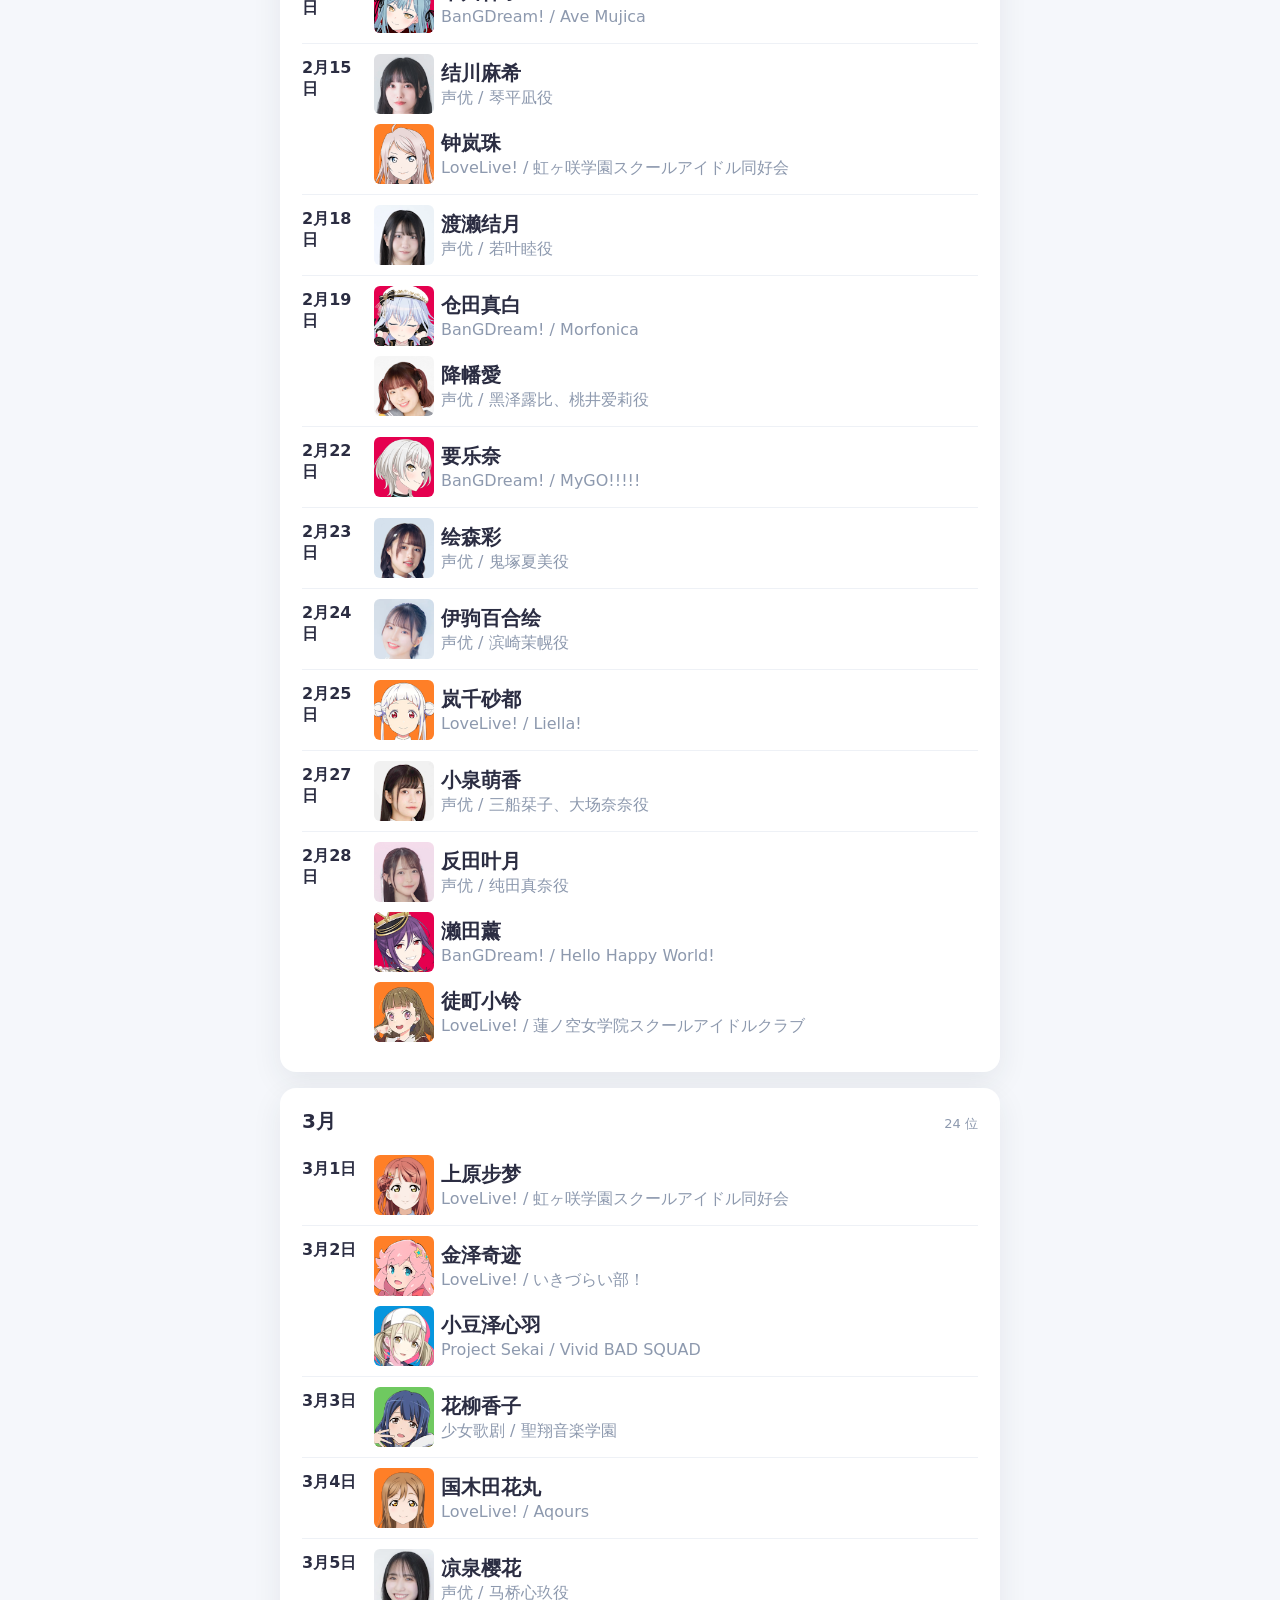
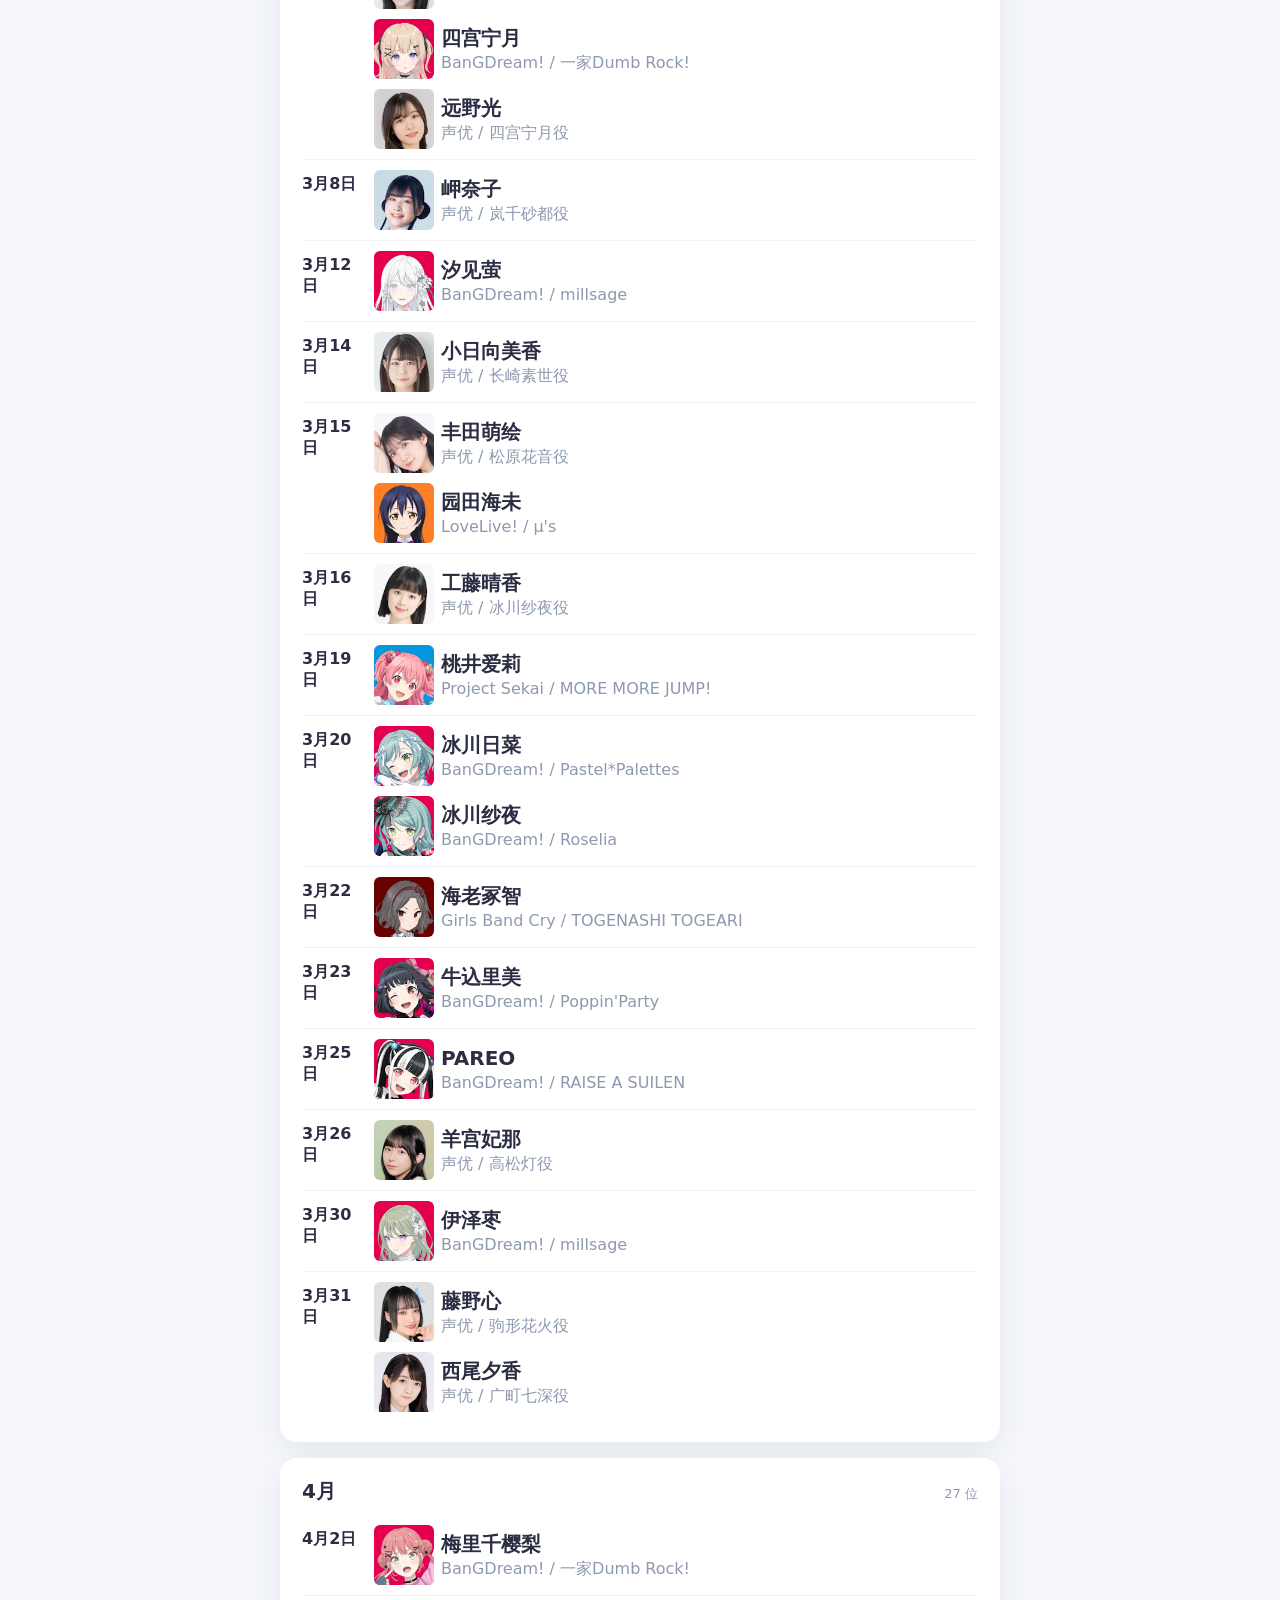
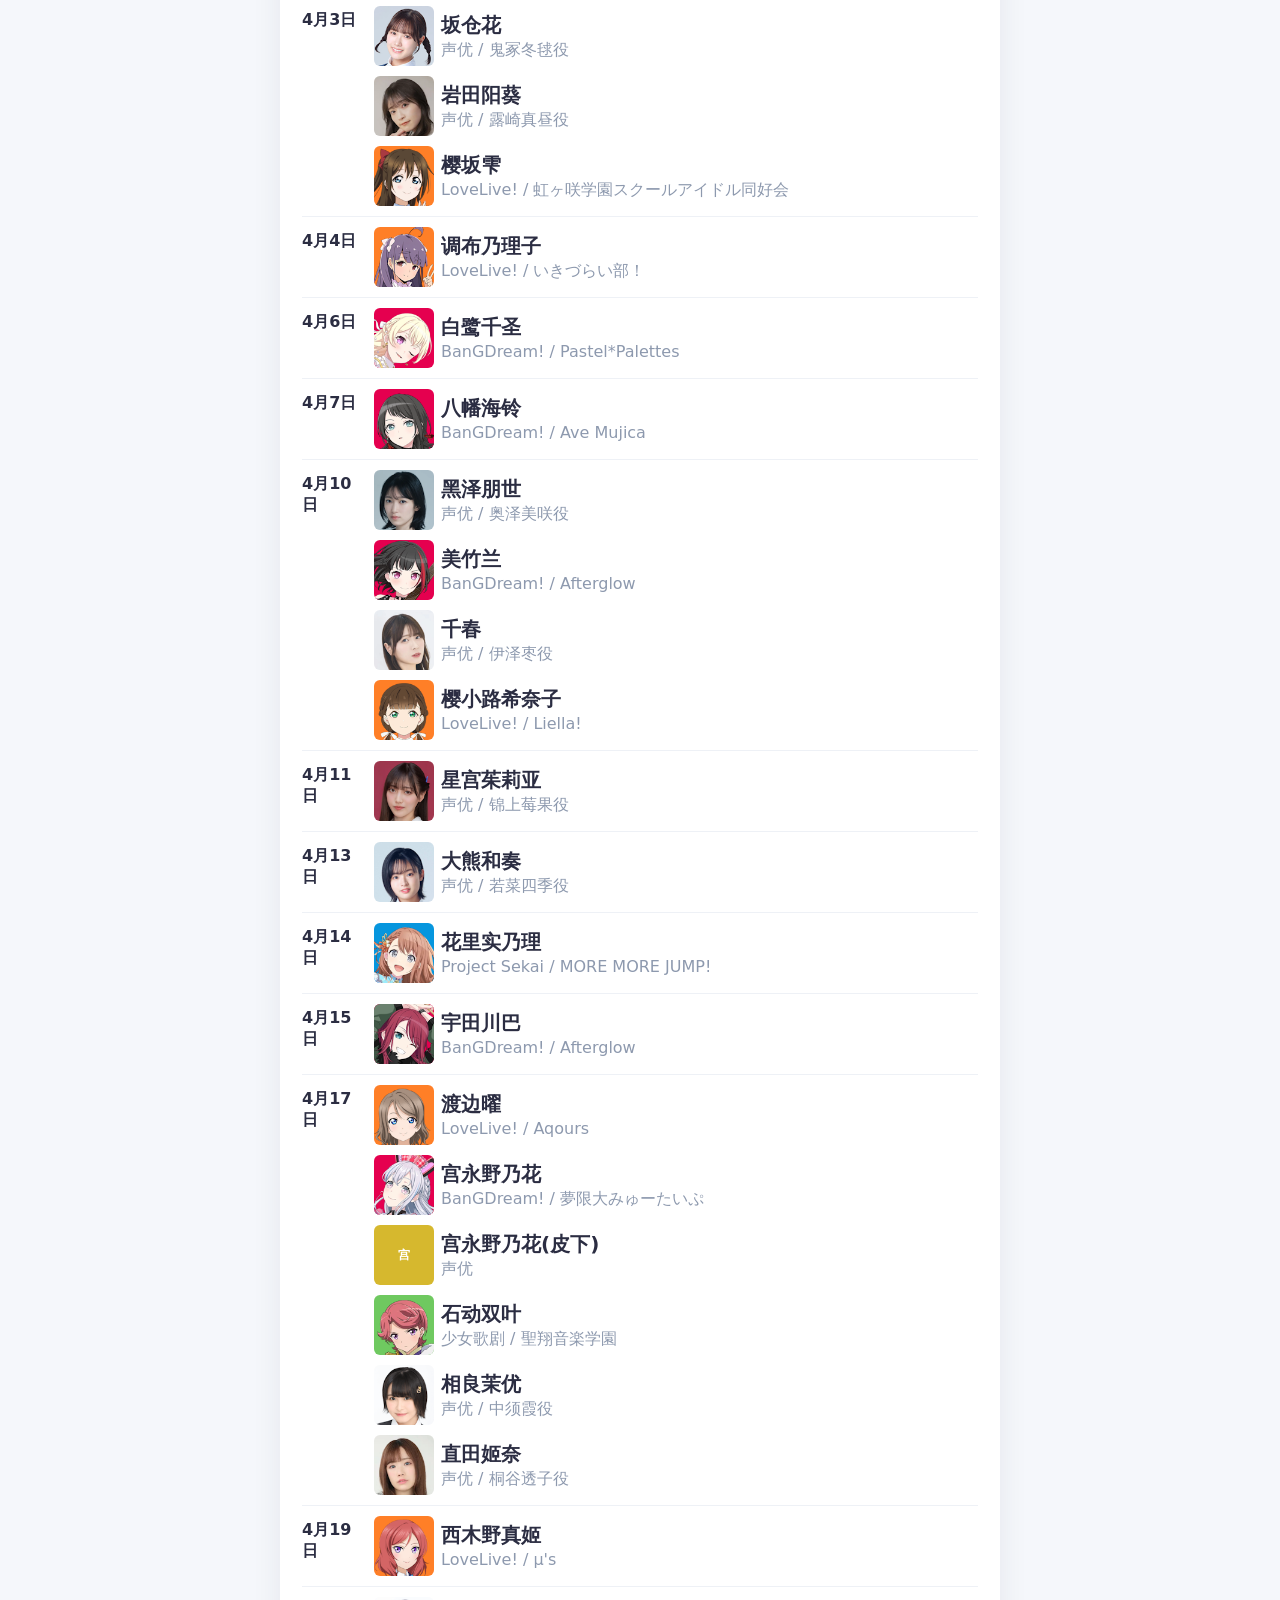
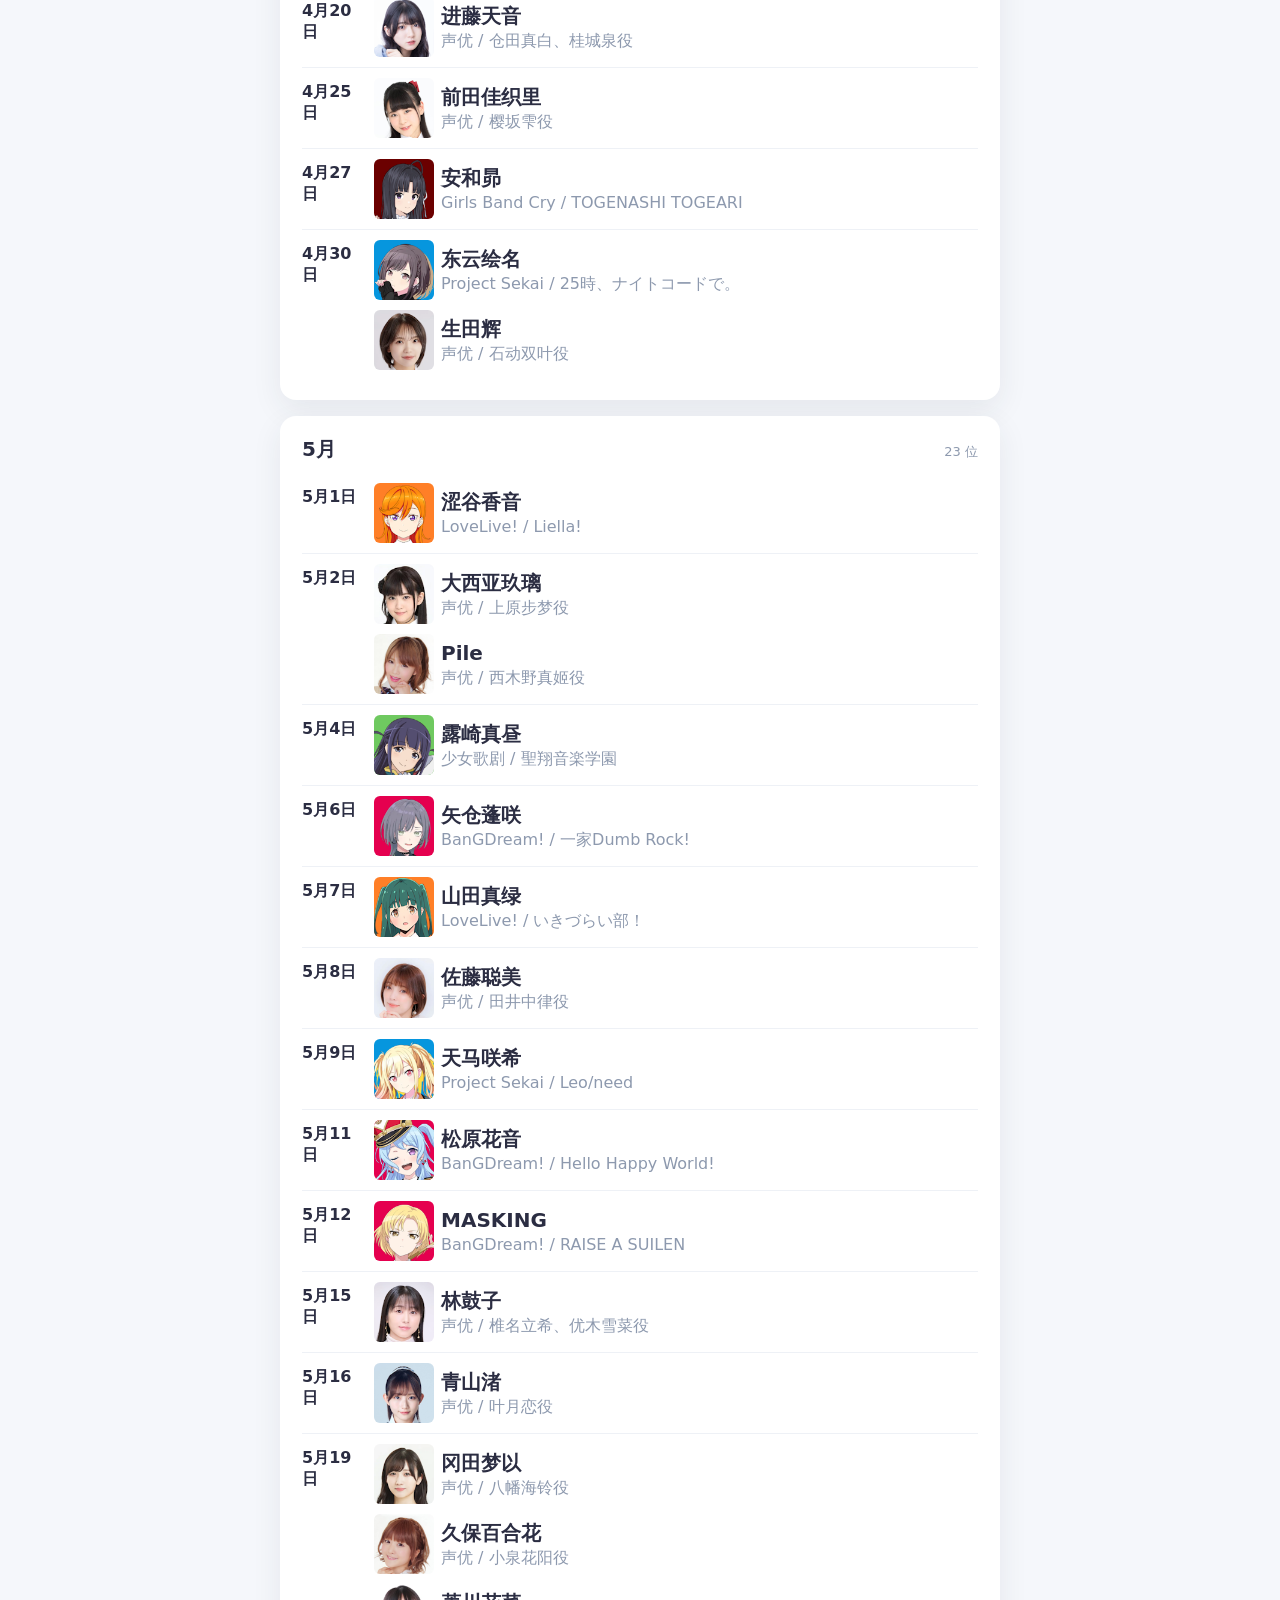
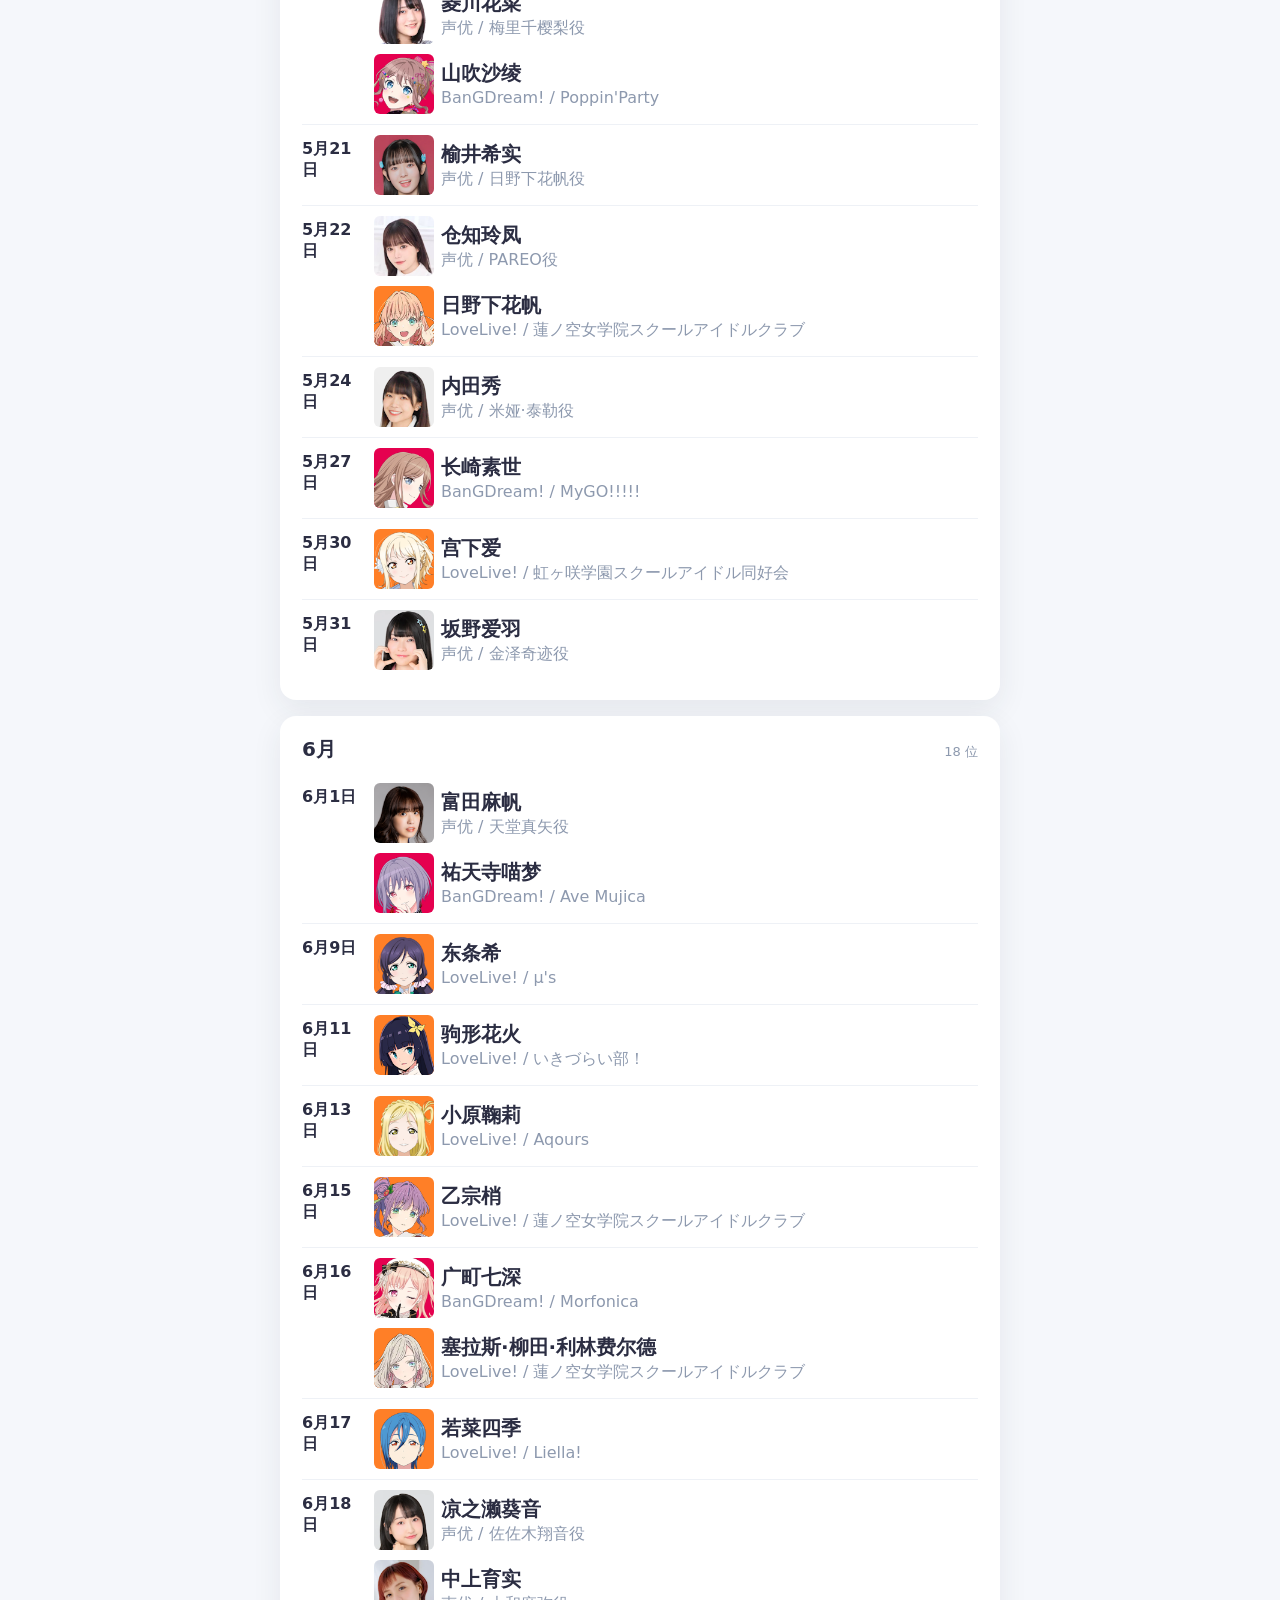
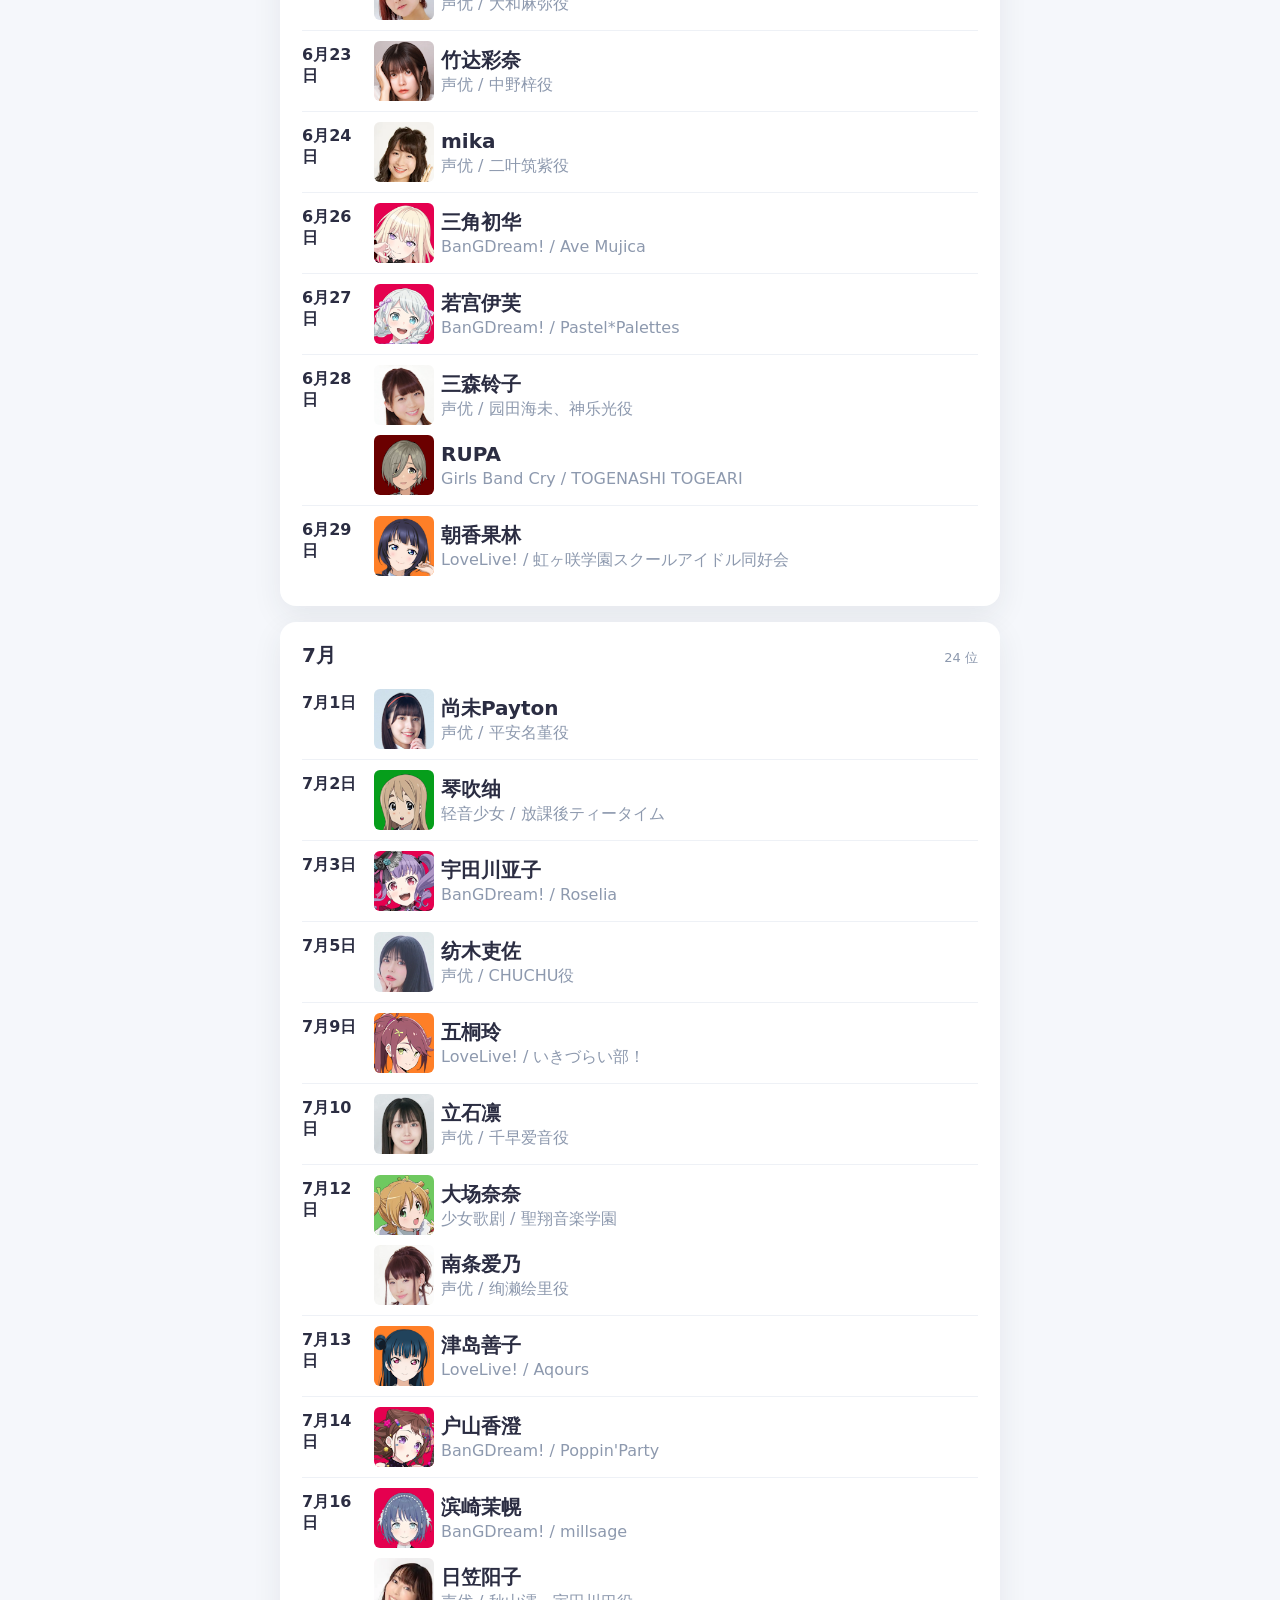
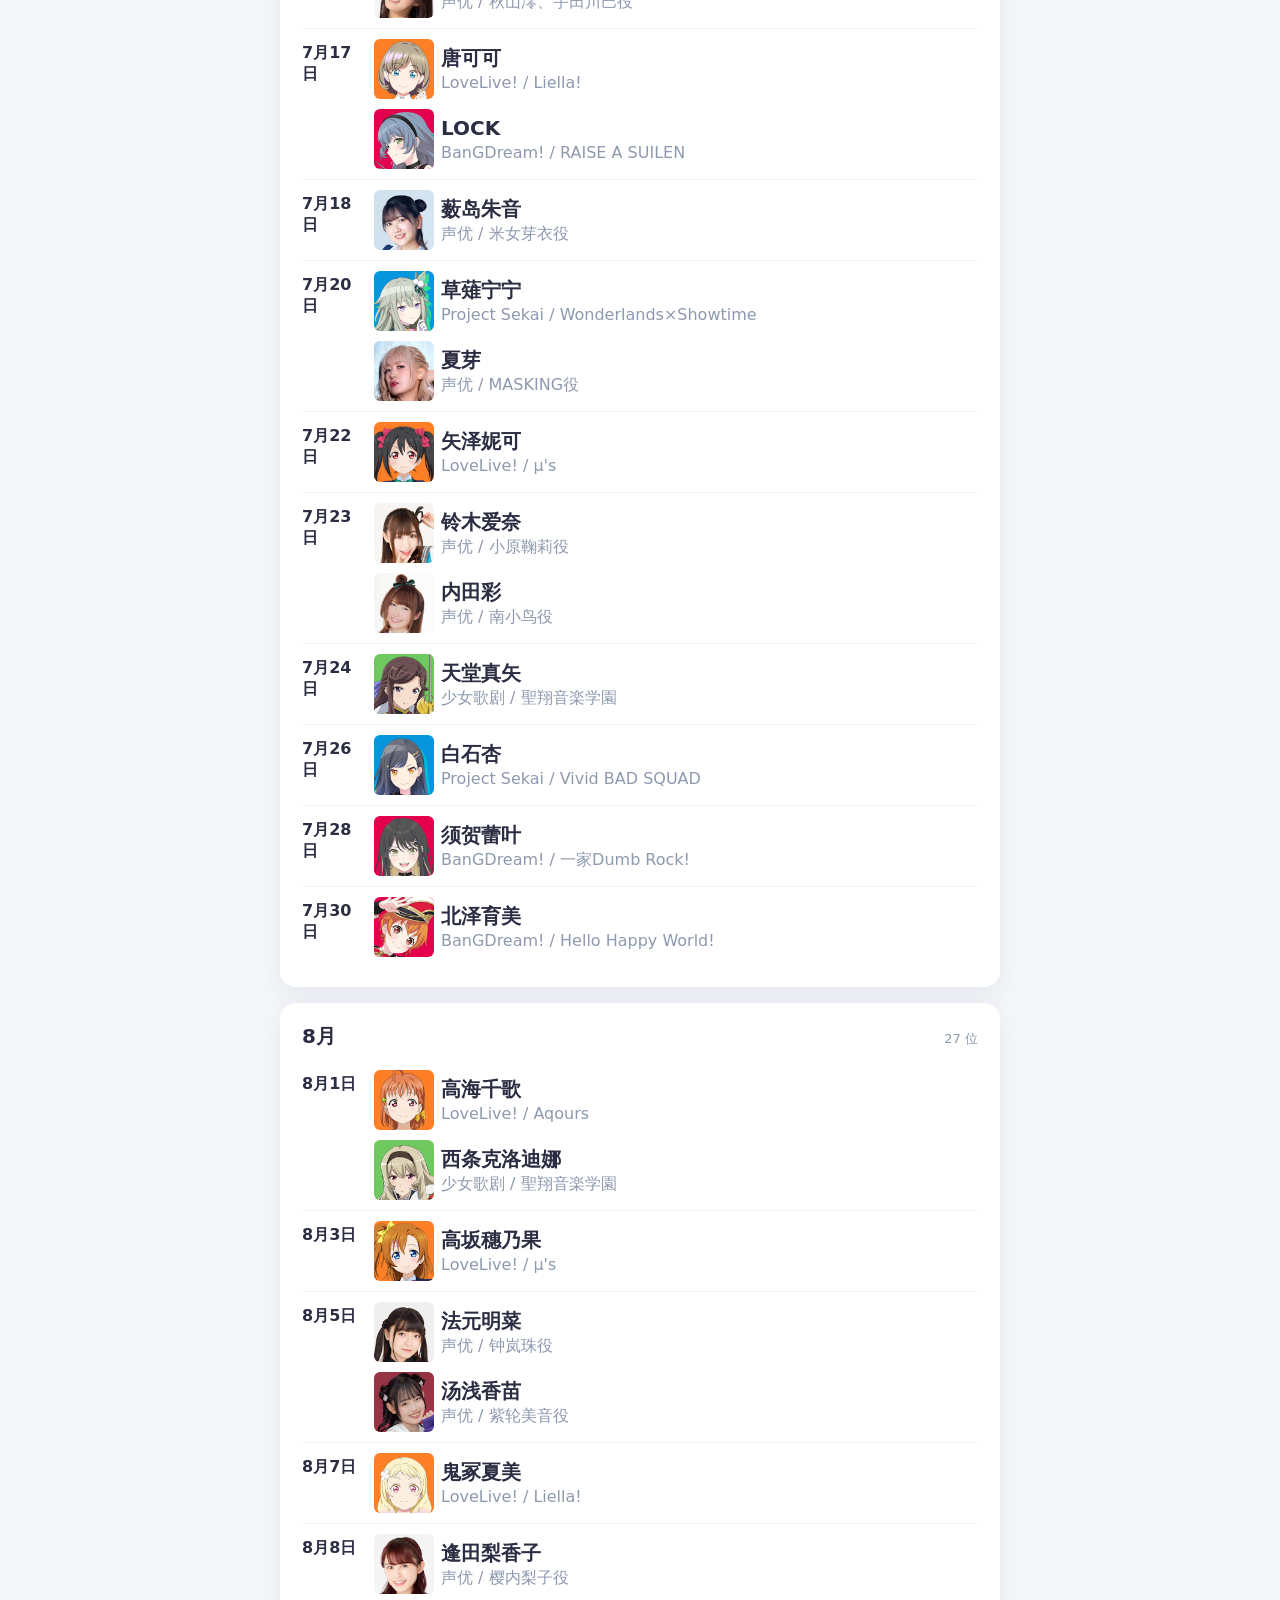
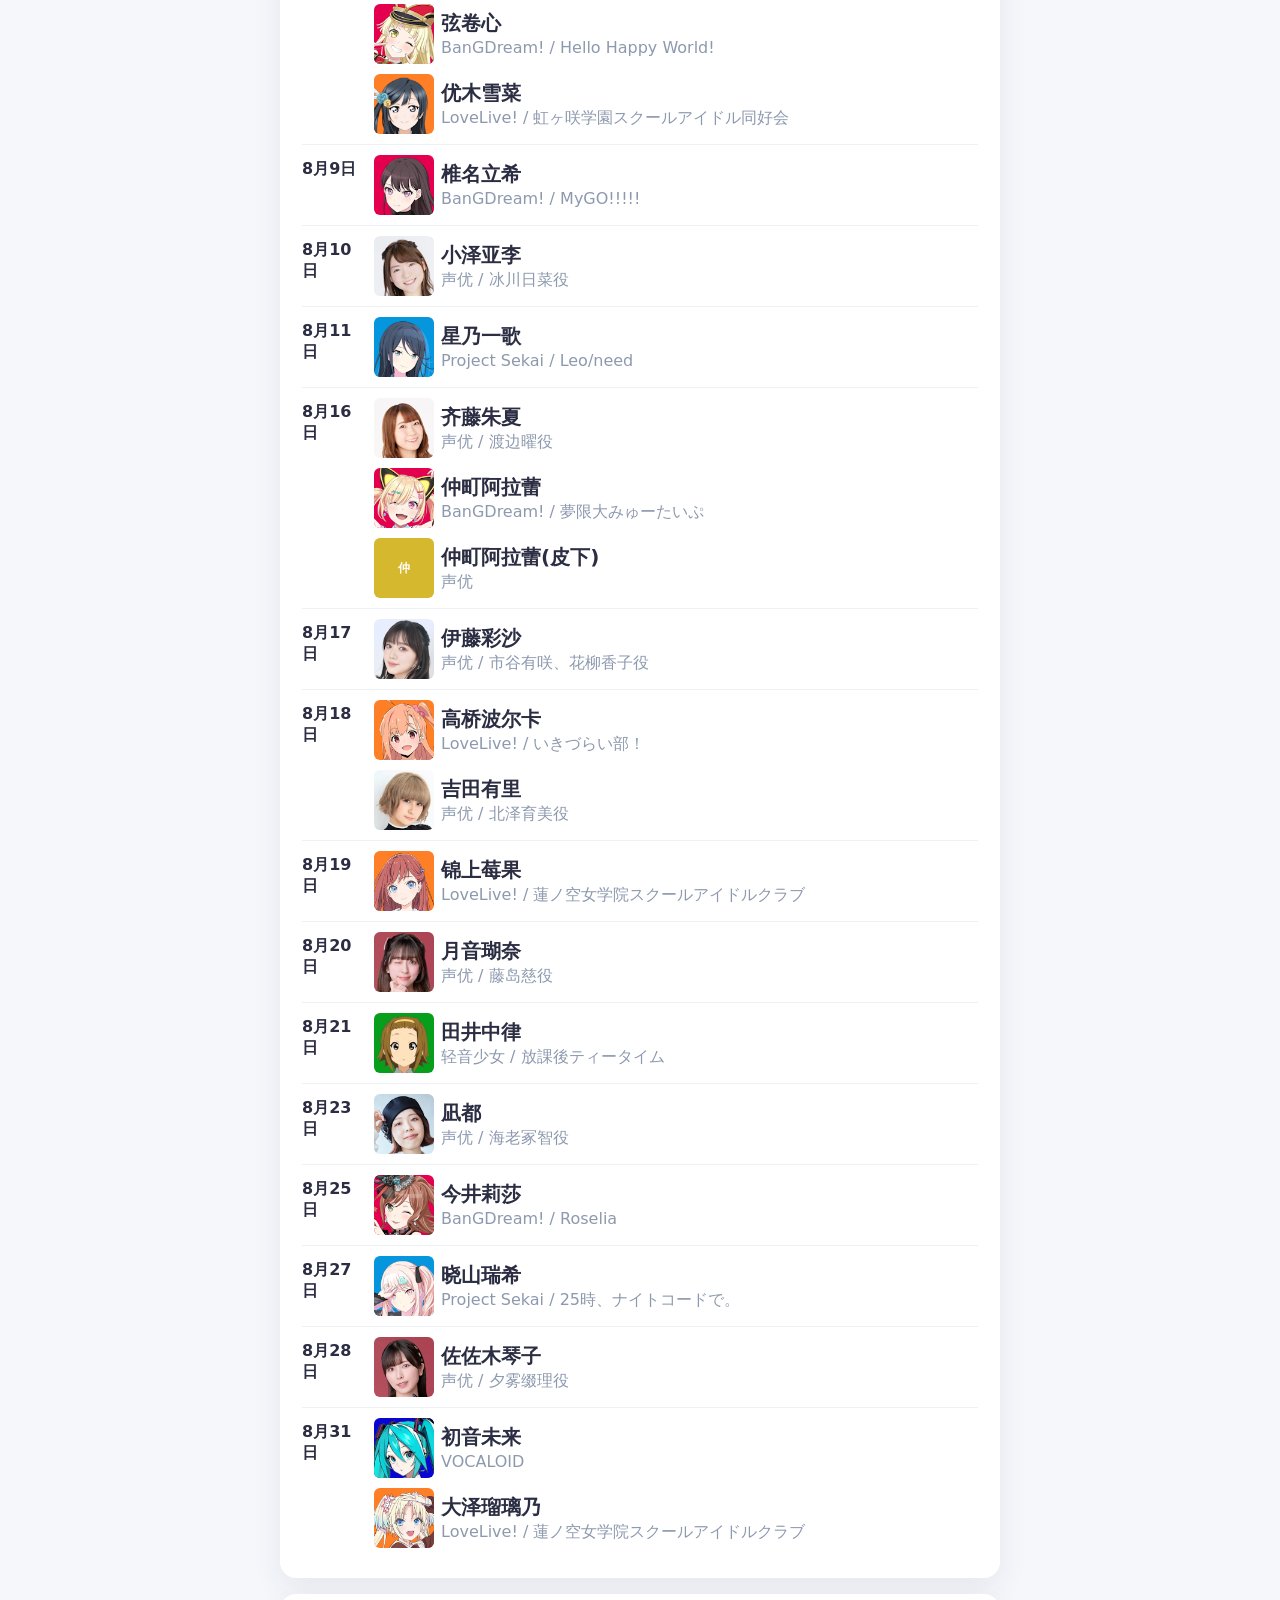
==== commit 70af6f66: "微调UI" ====
--- a/all_birthdays.html
+++ b/all_birthdays.html
@@ -47,7 +47,7 @@
 
   .day-row { display:flex; gap:12px; padding:10px 0; border-bottom:1px solid var(--line); }
   .day-row:last-child { border-bottom:none; }
-  .day-date { flex:0 0 78px; font-weight:600; font-size:16px; color:var(--text); padding-top:4px; }
+  .day-date { flex:0 0 60px; font-weight:600; font-size:16px; color:var(--text); padding-top:4px; }
   .day-date.today { color:var(--pri); }
   .today-tag { display:inline-block; font-size:11px; font-weight:500; color:var(--pri);
                background:#fff0f3; border-radius:999px; padding:1px 7px; margin-left:4px; }
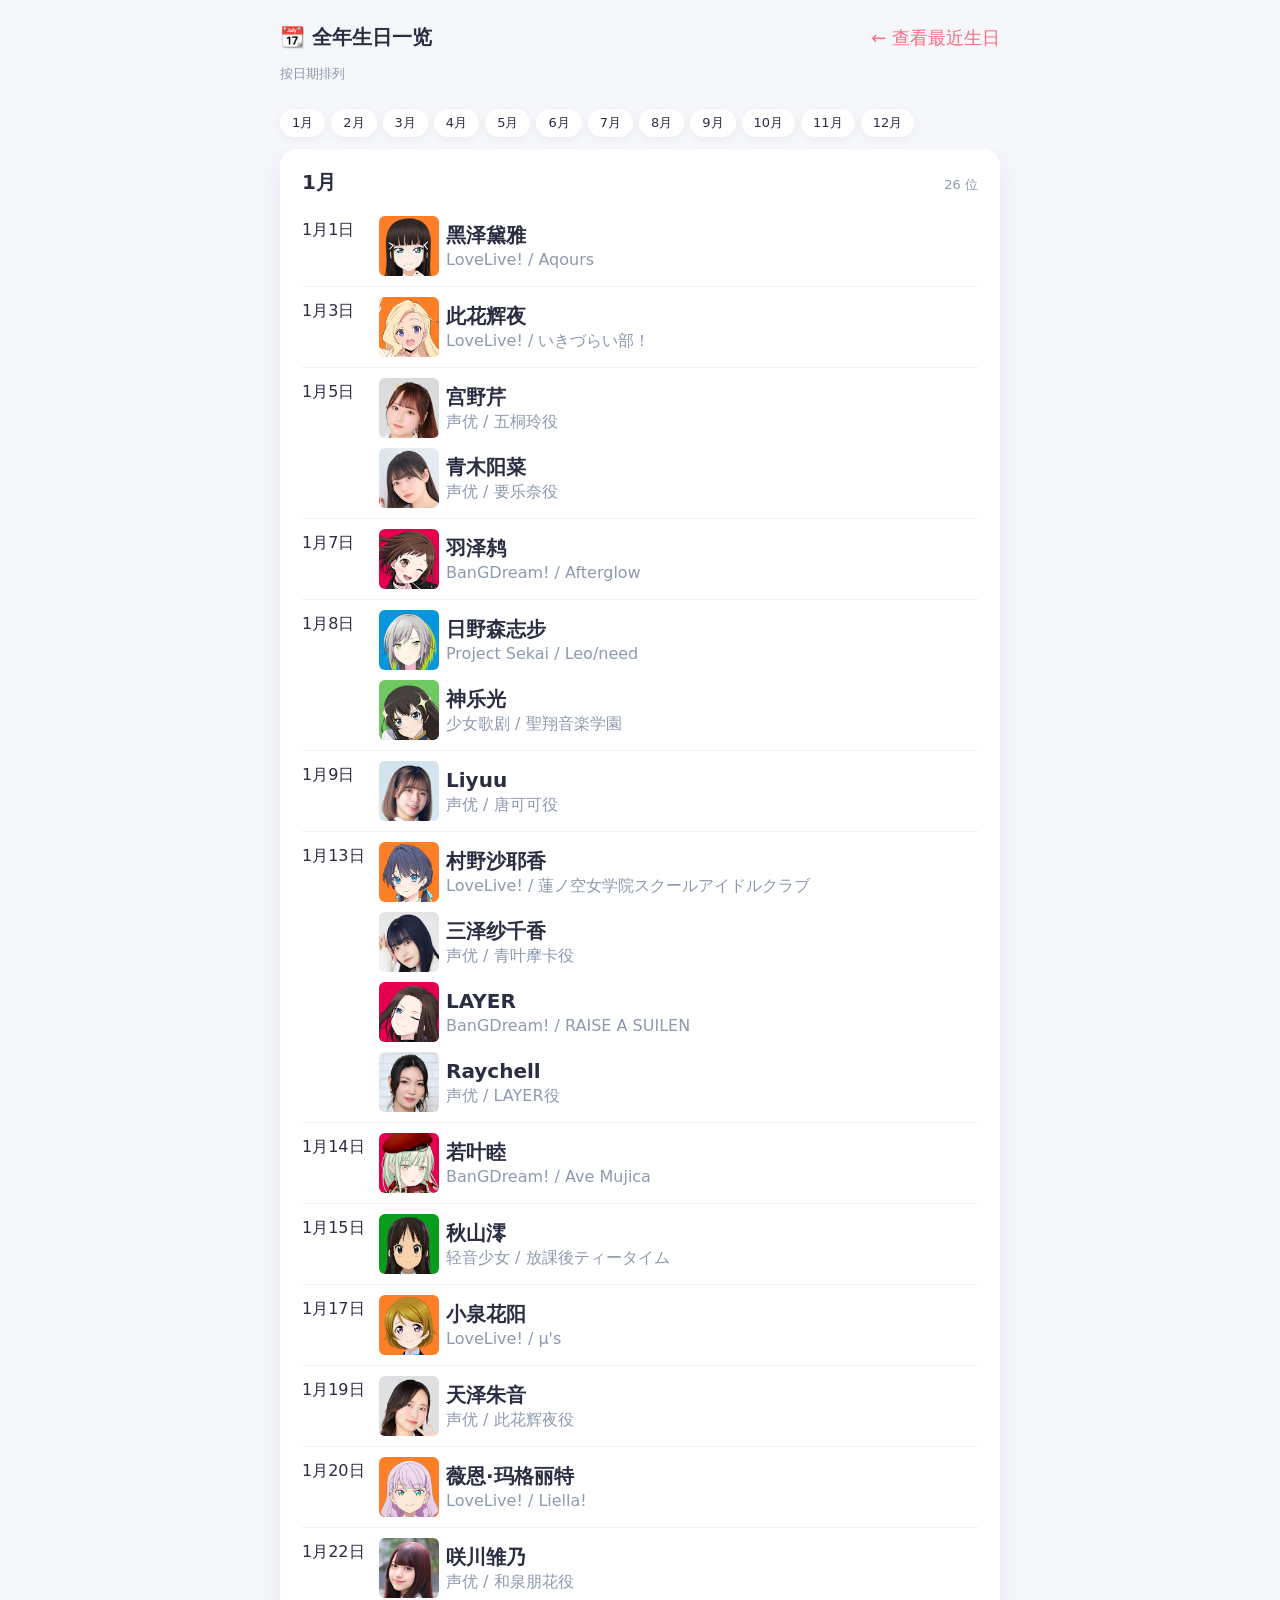
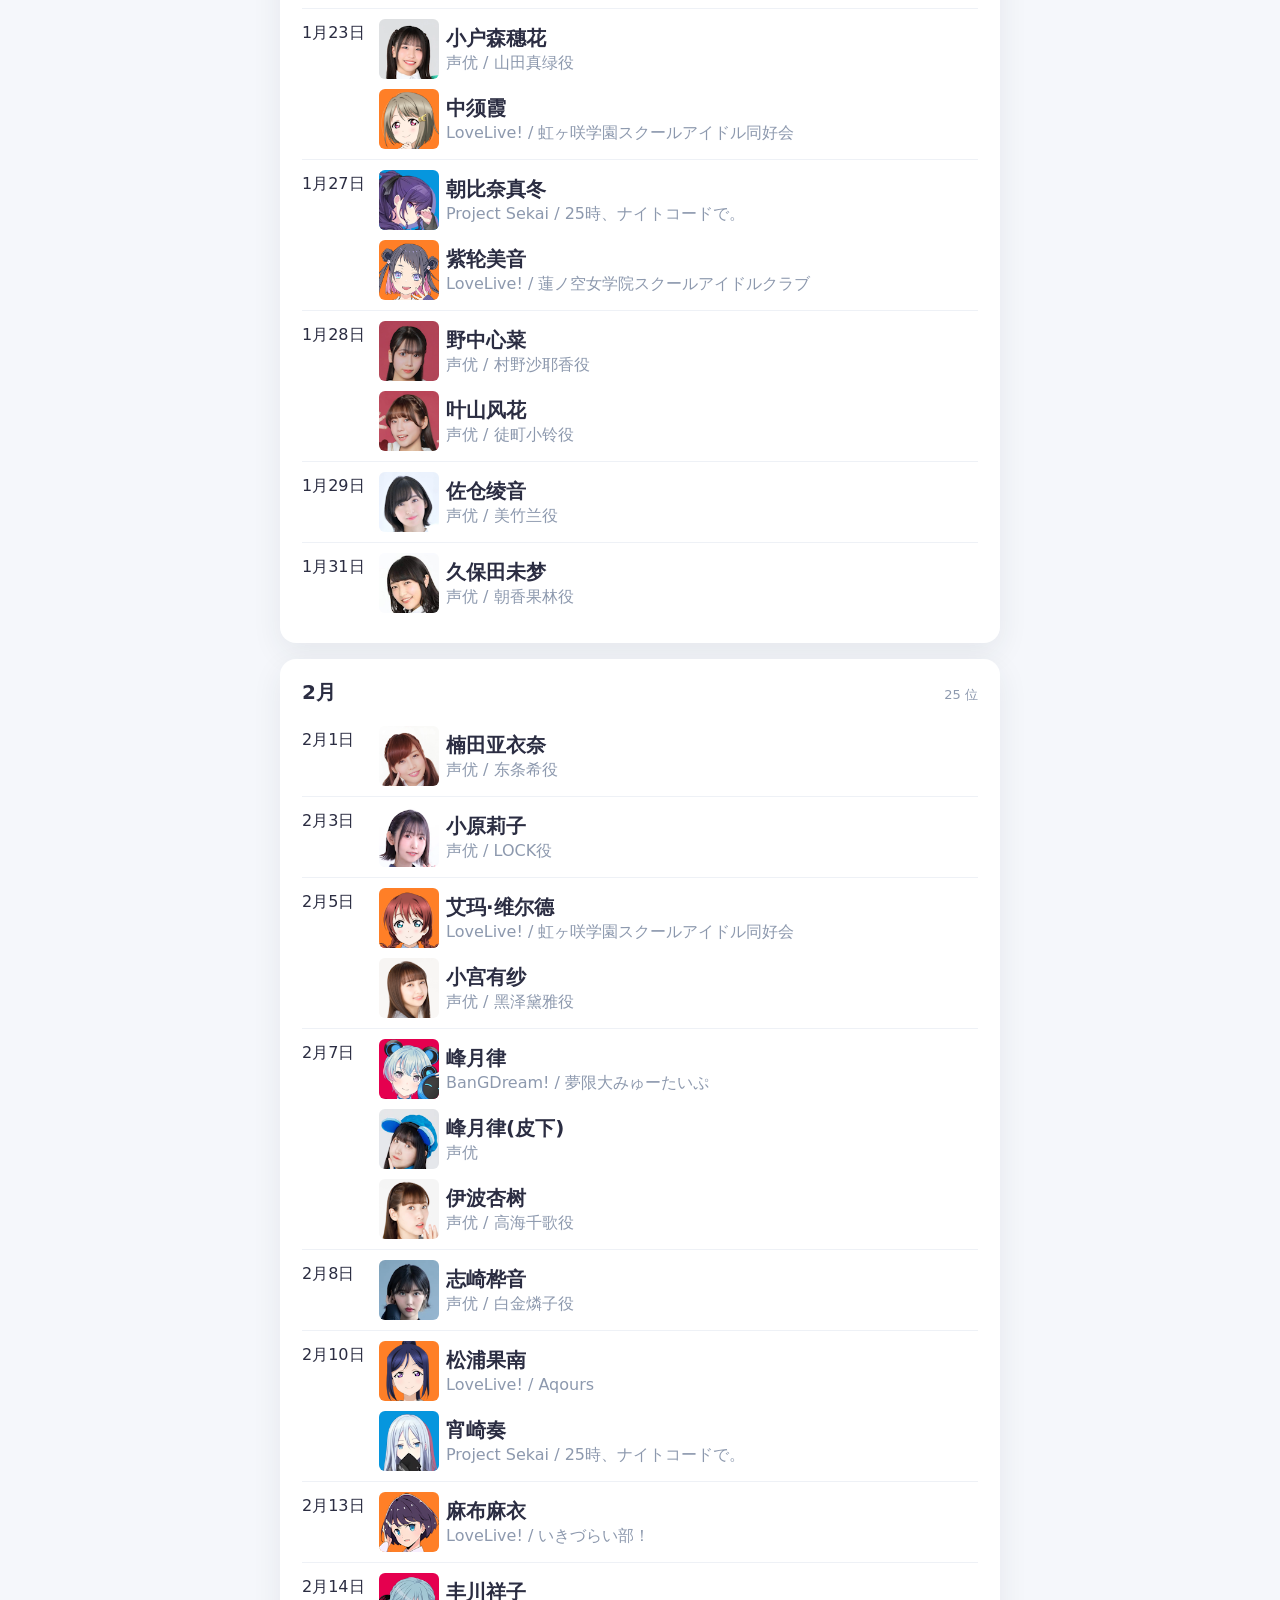
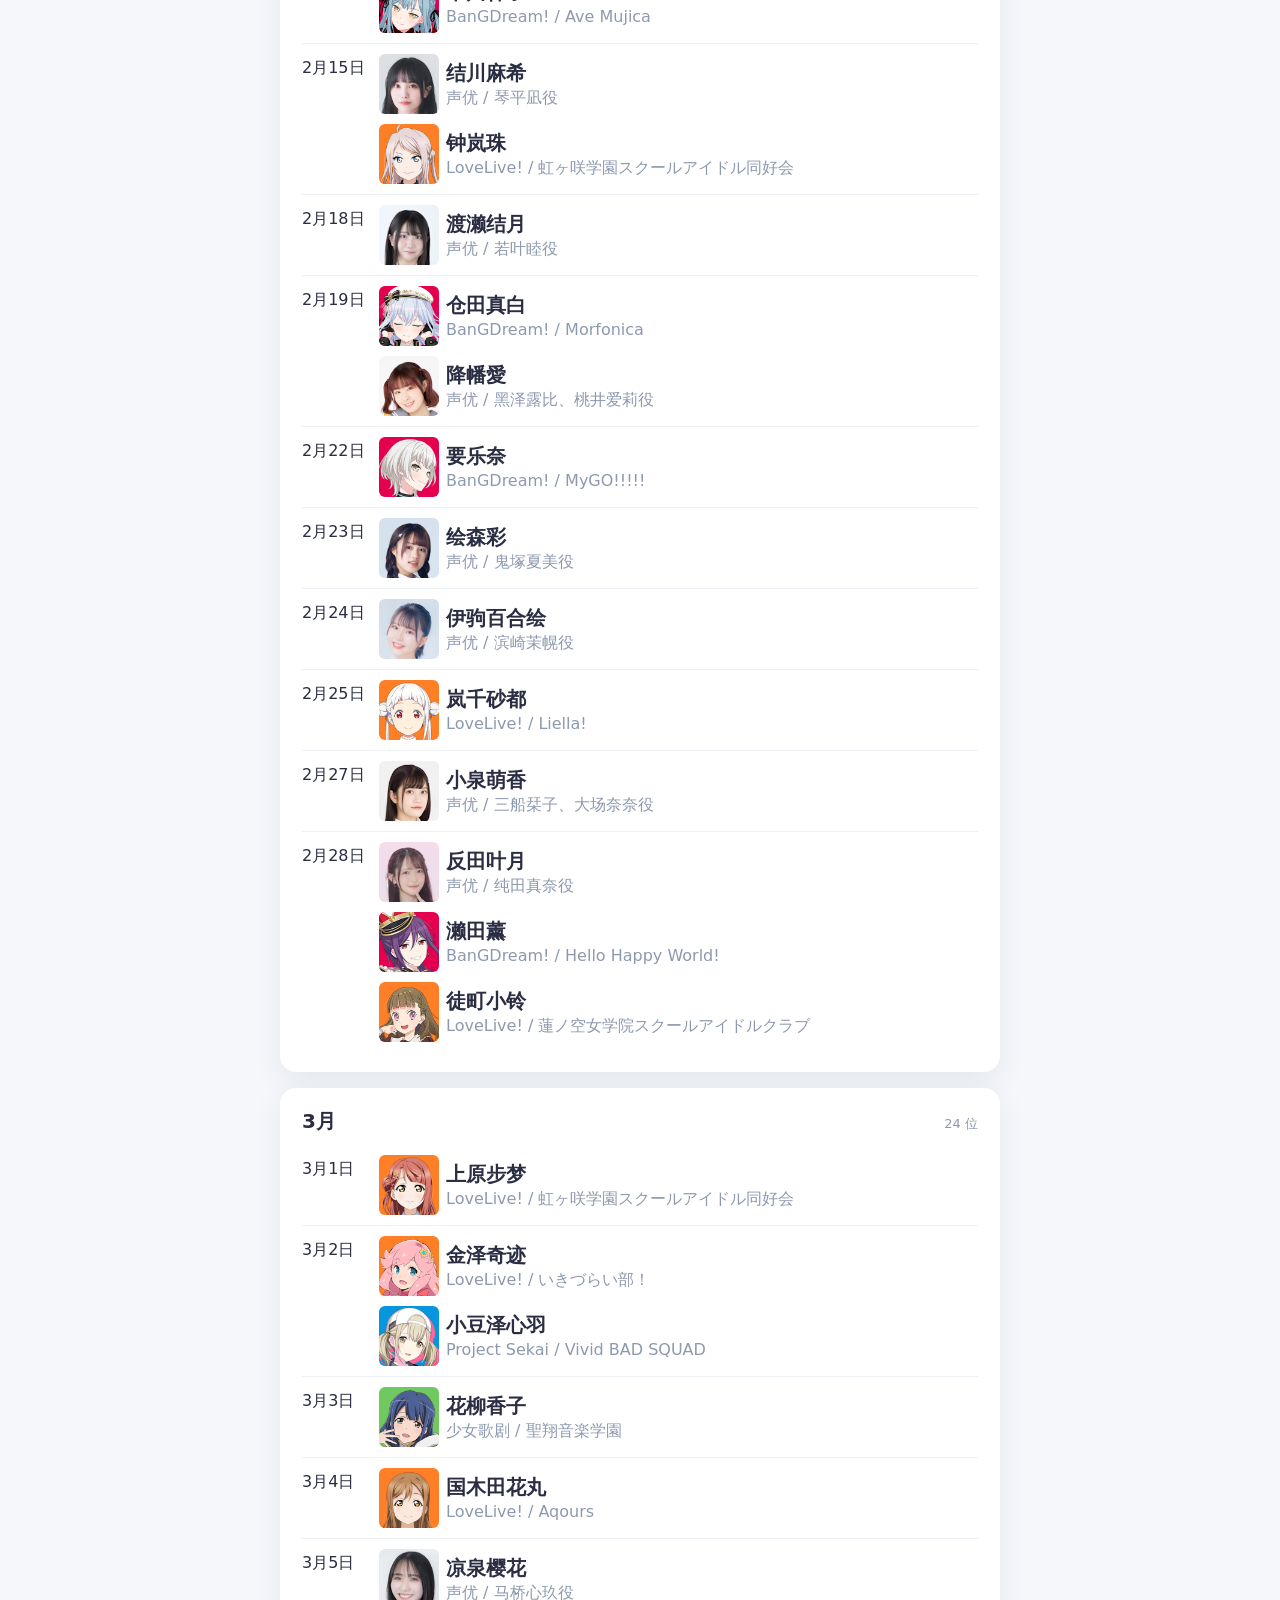
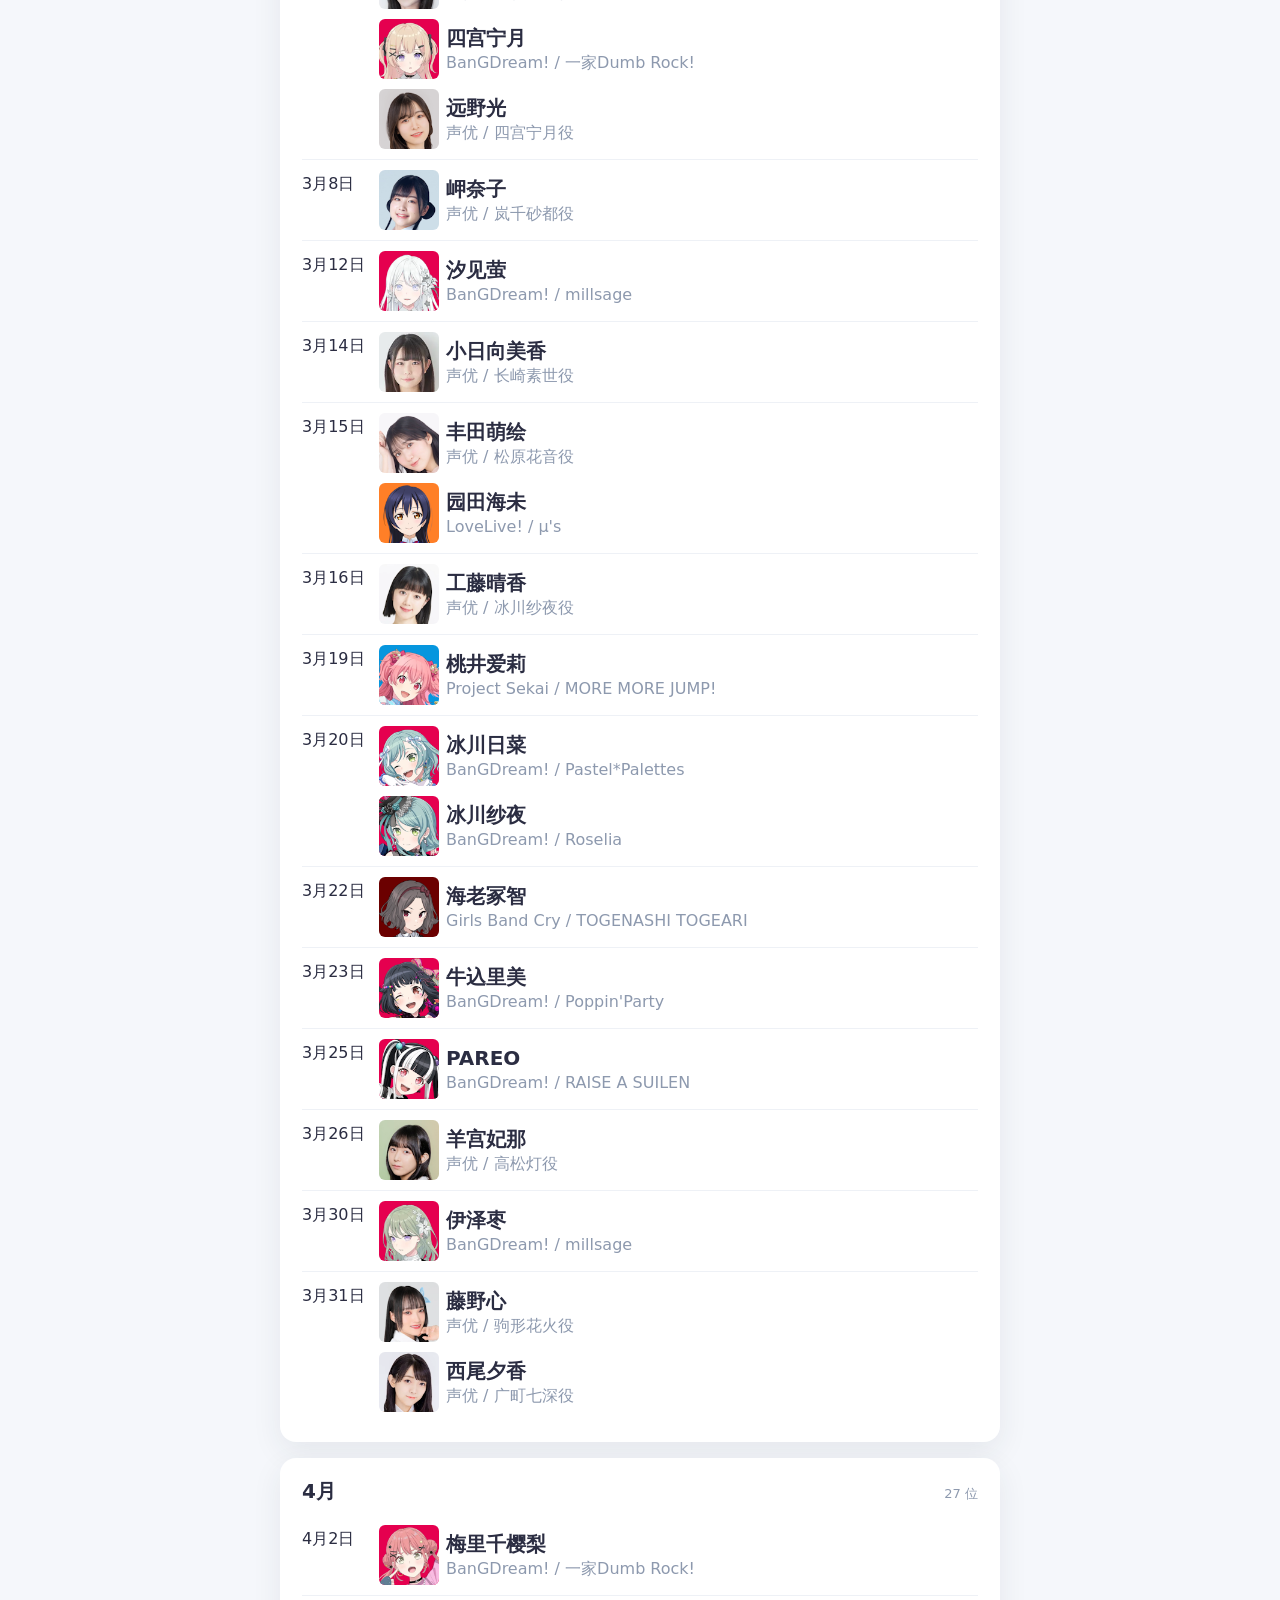
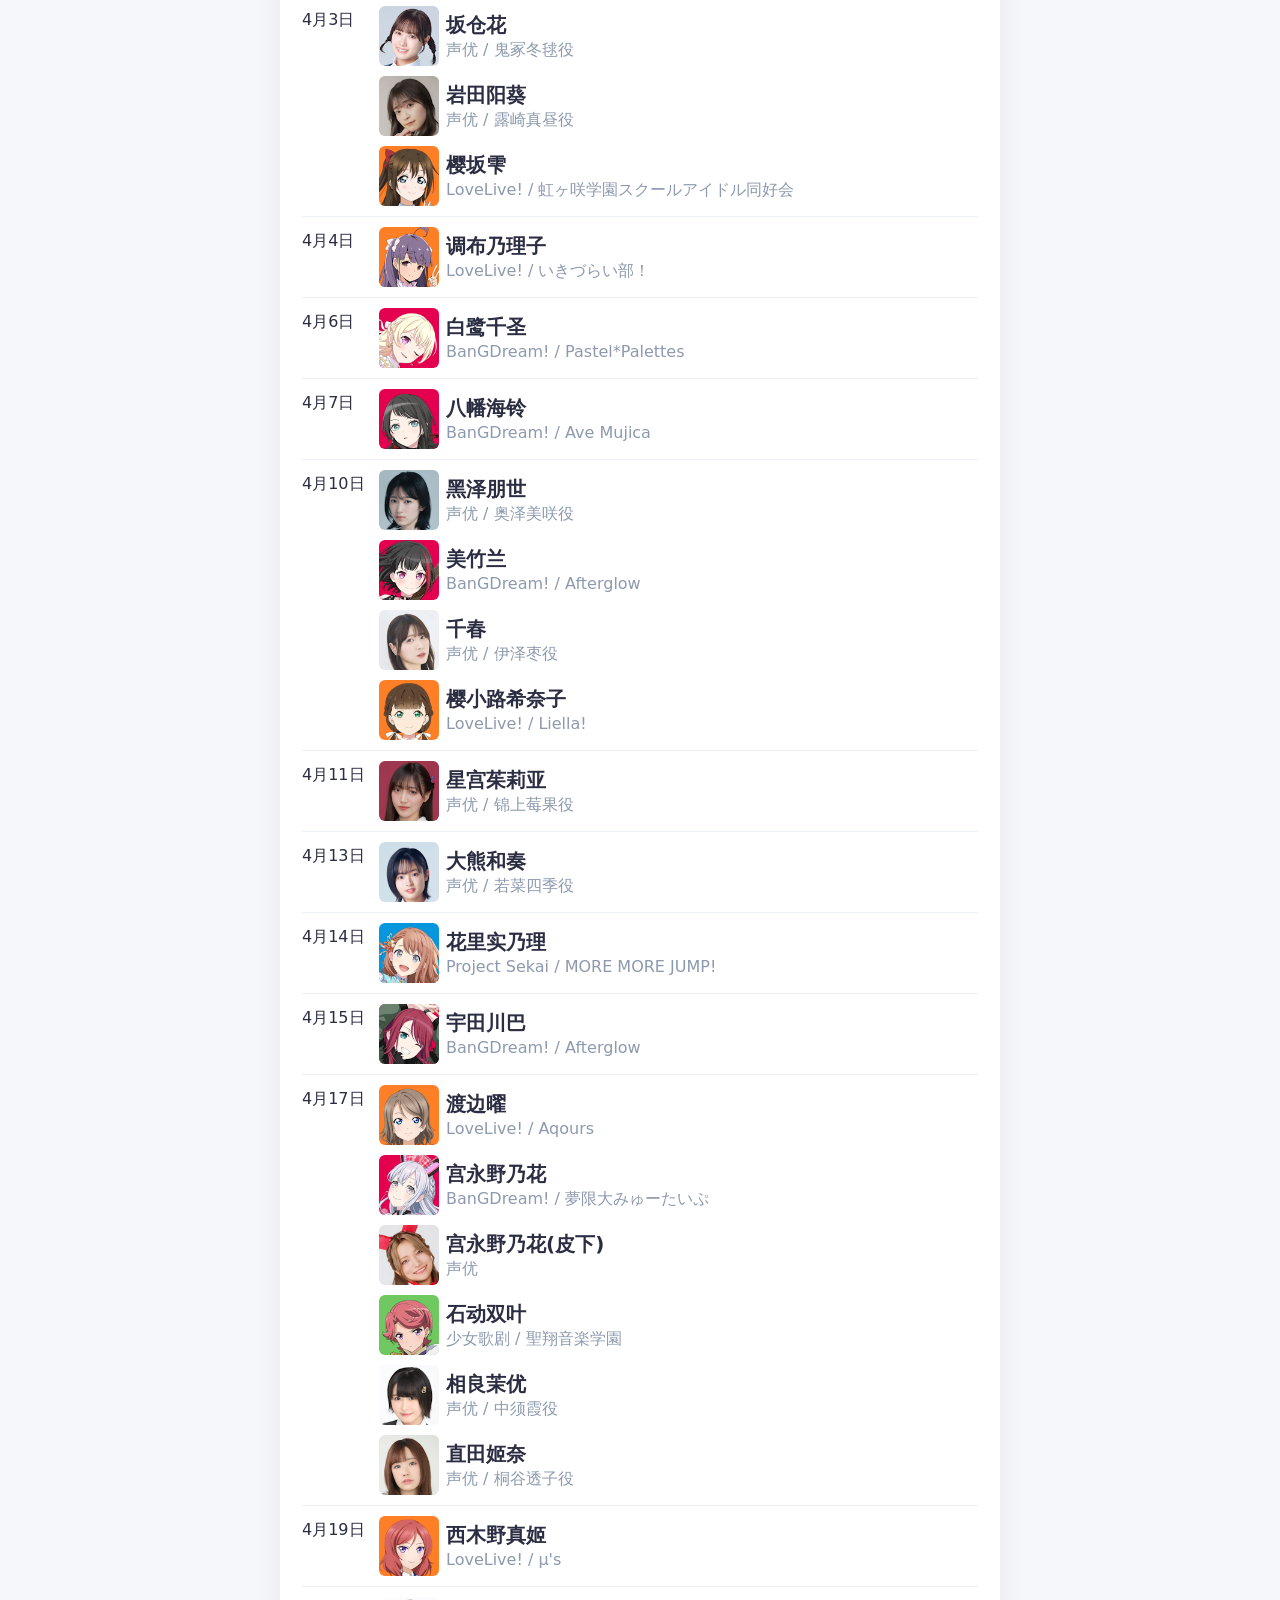
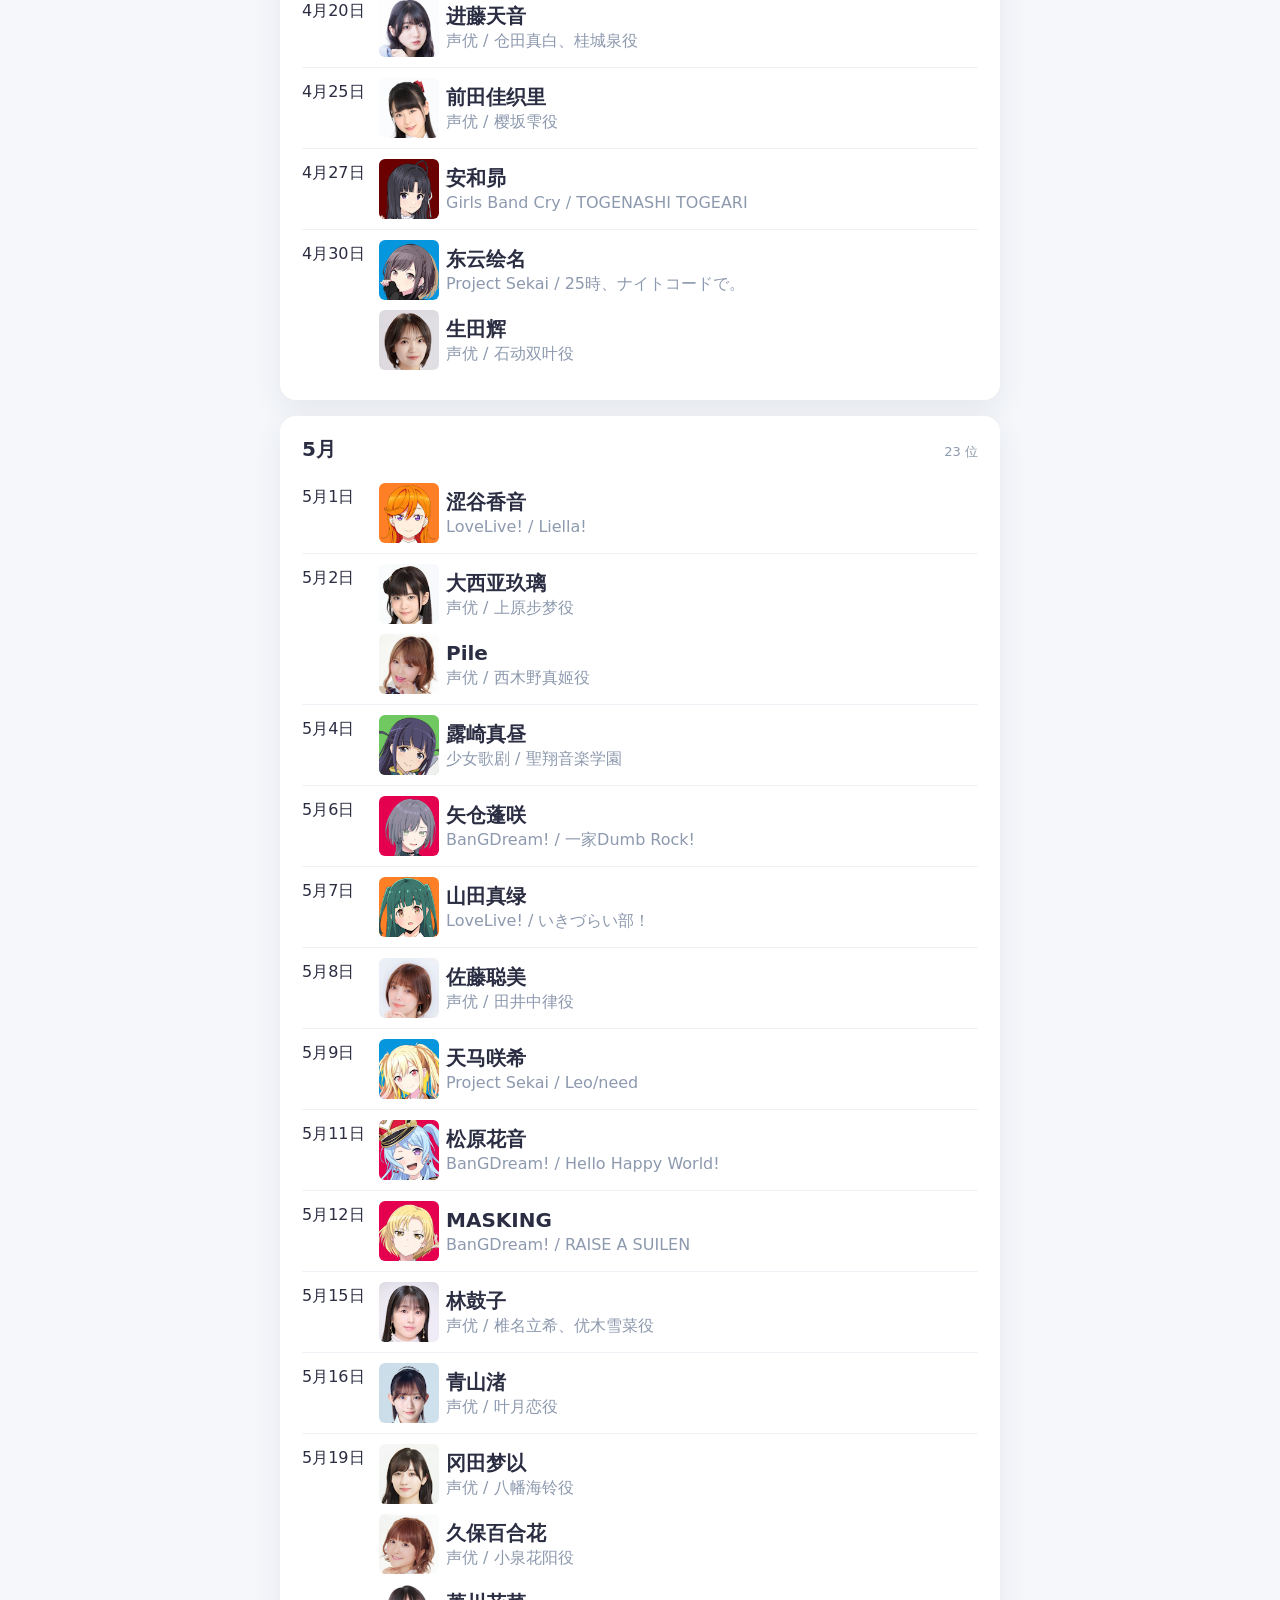
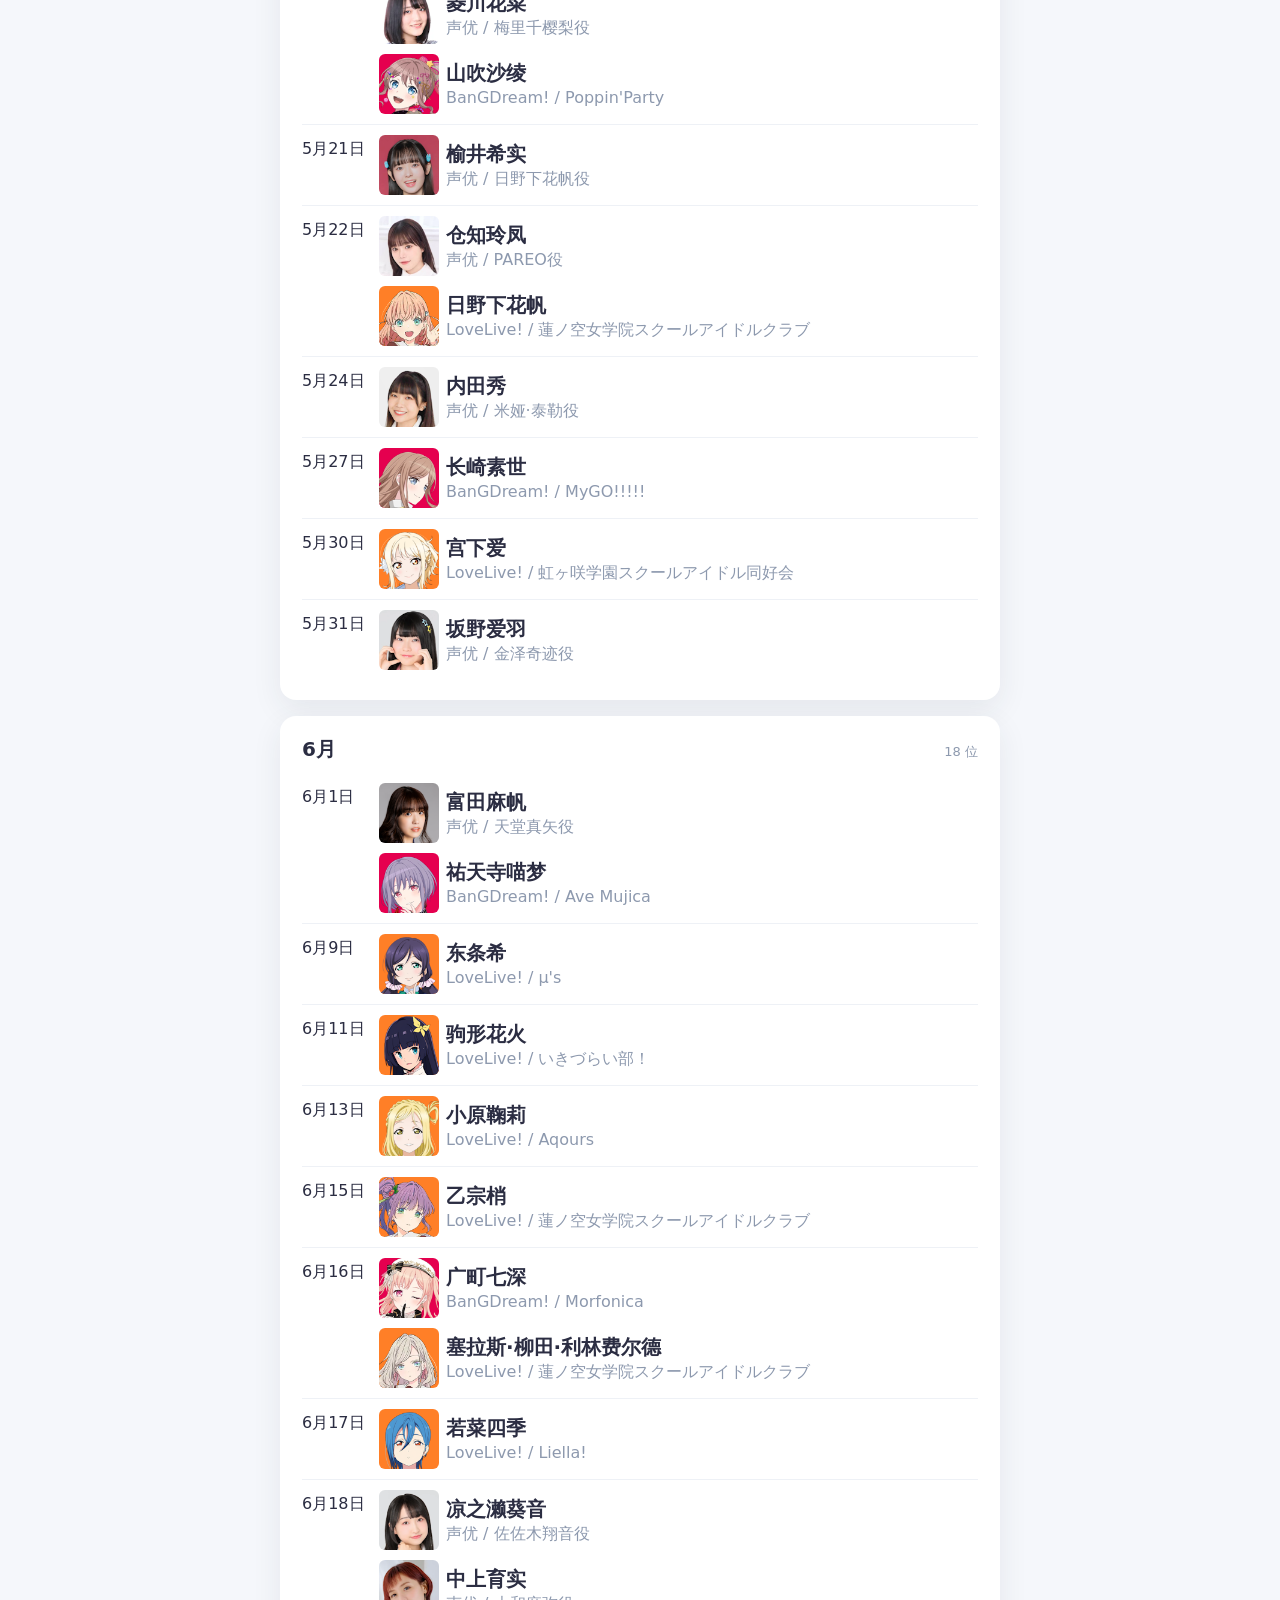
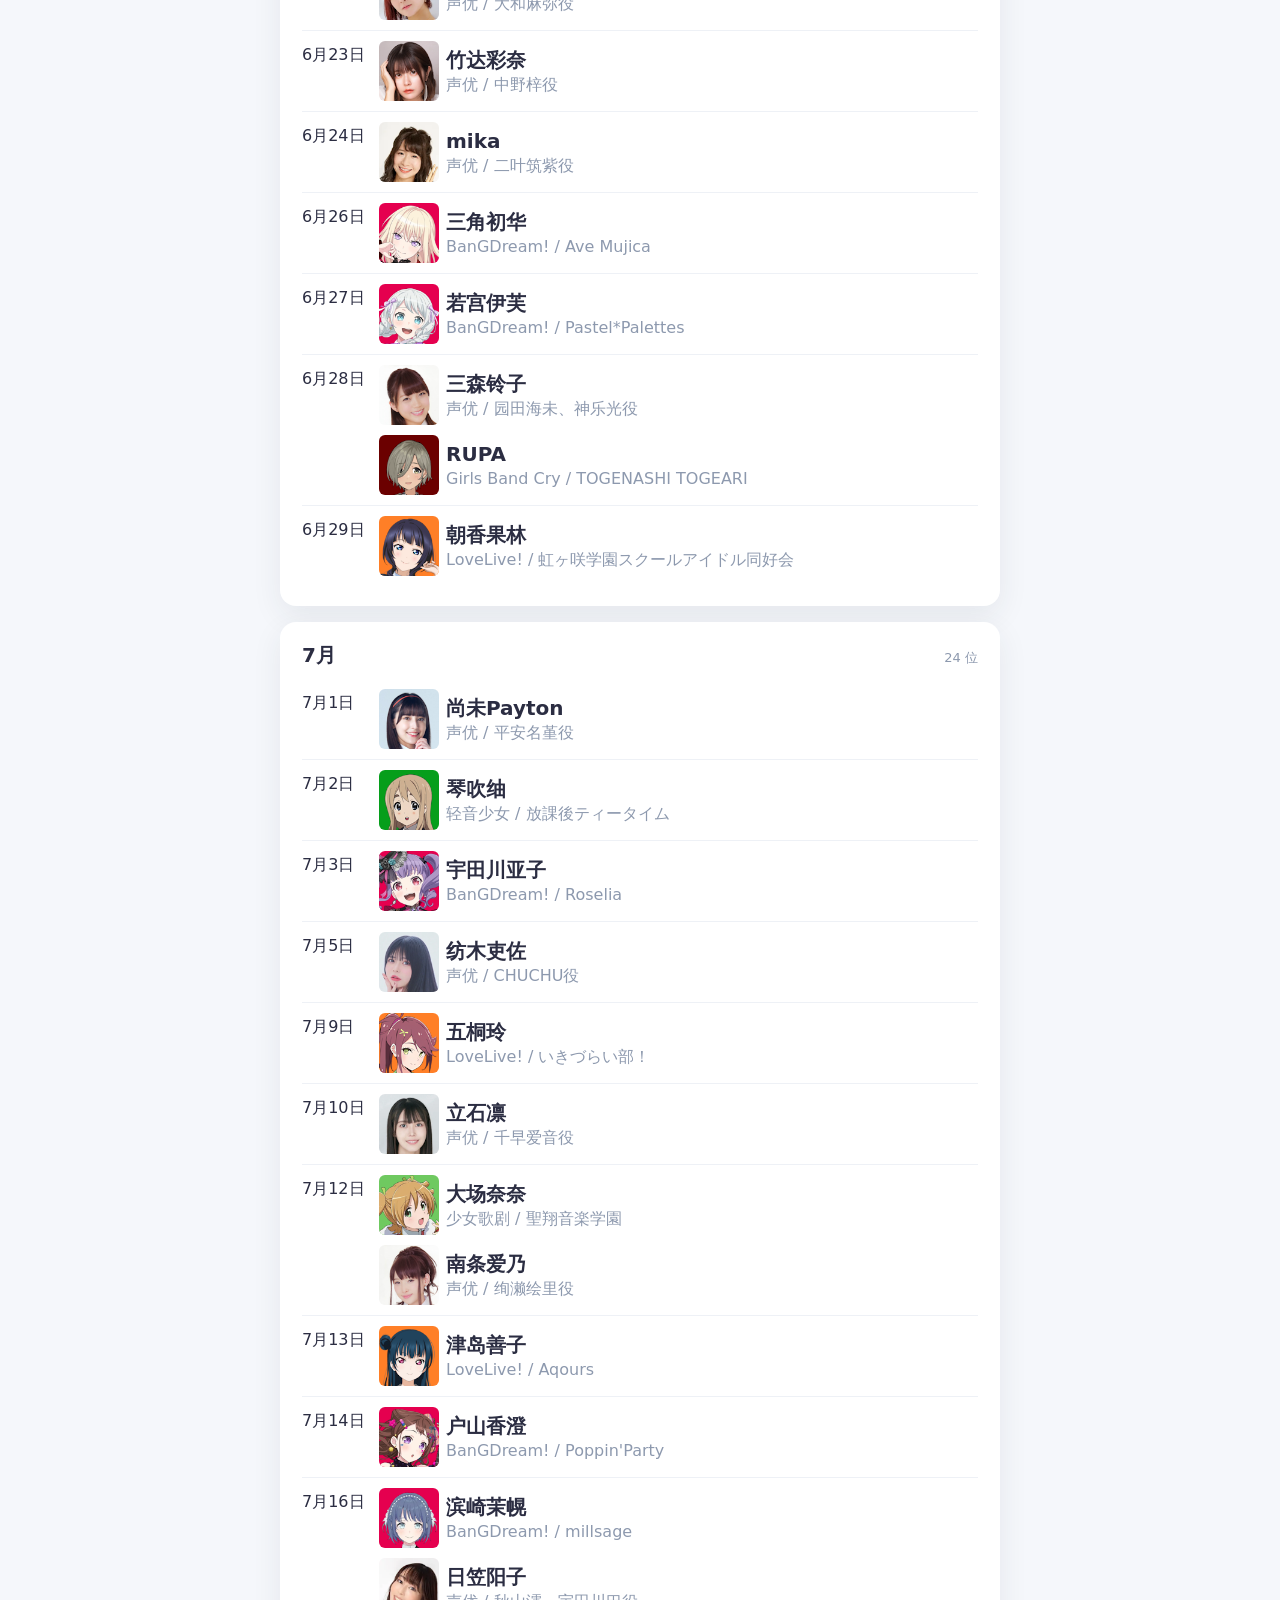
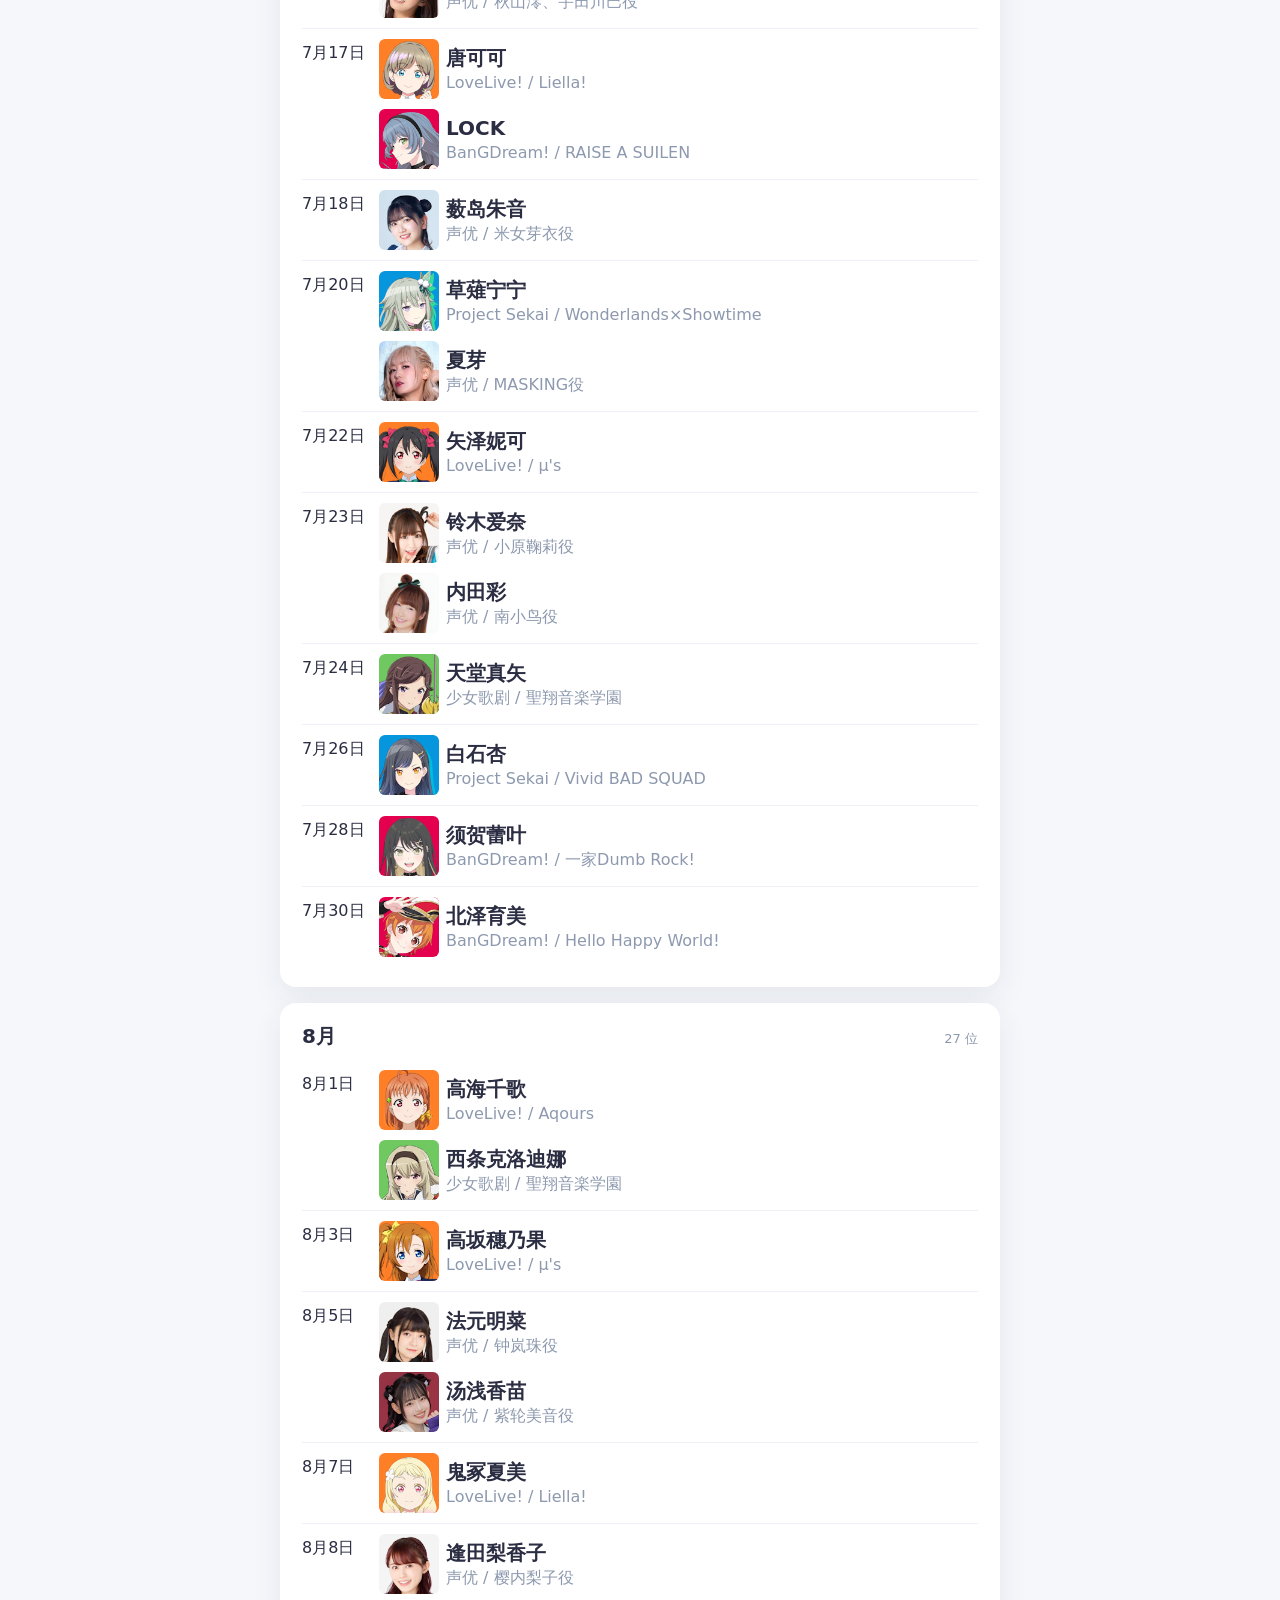
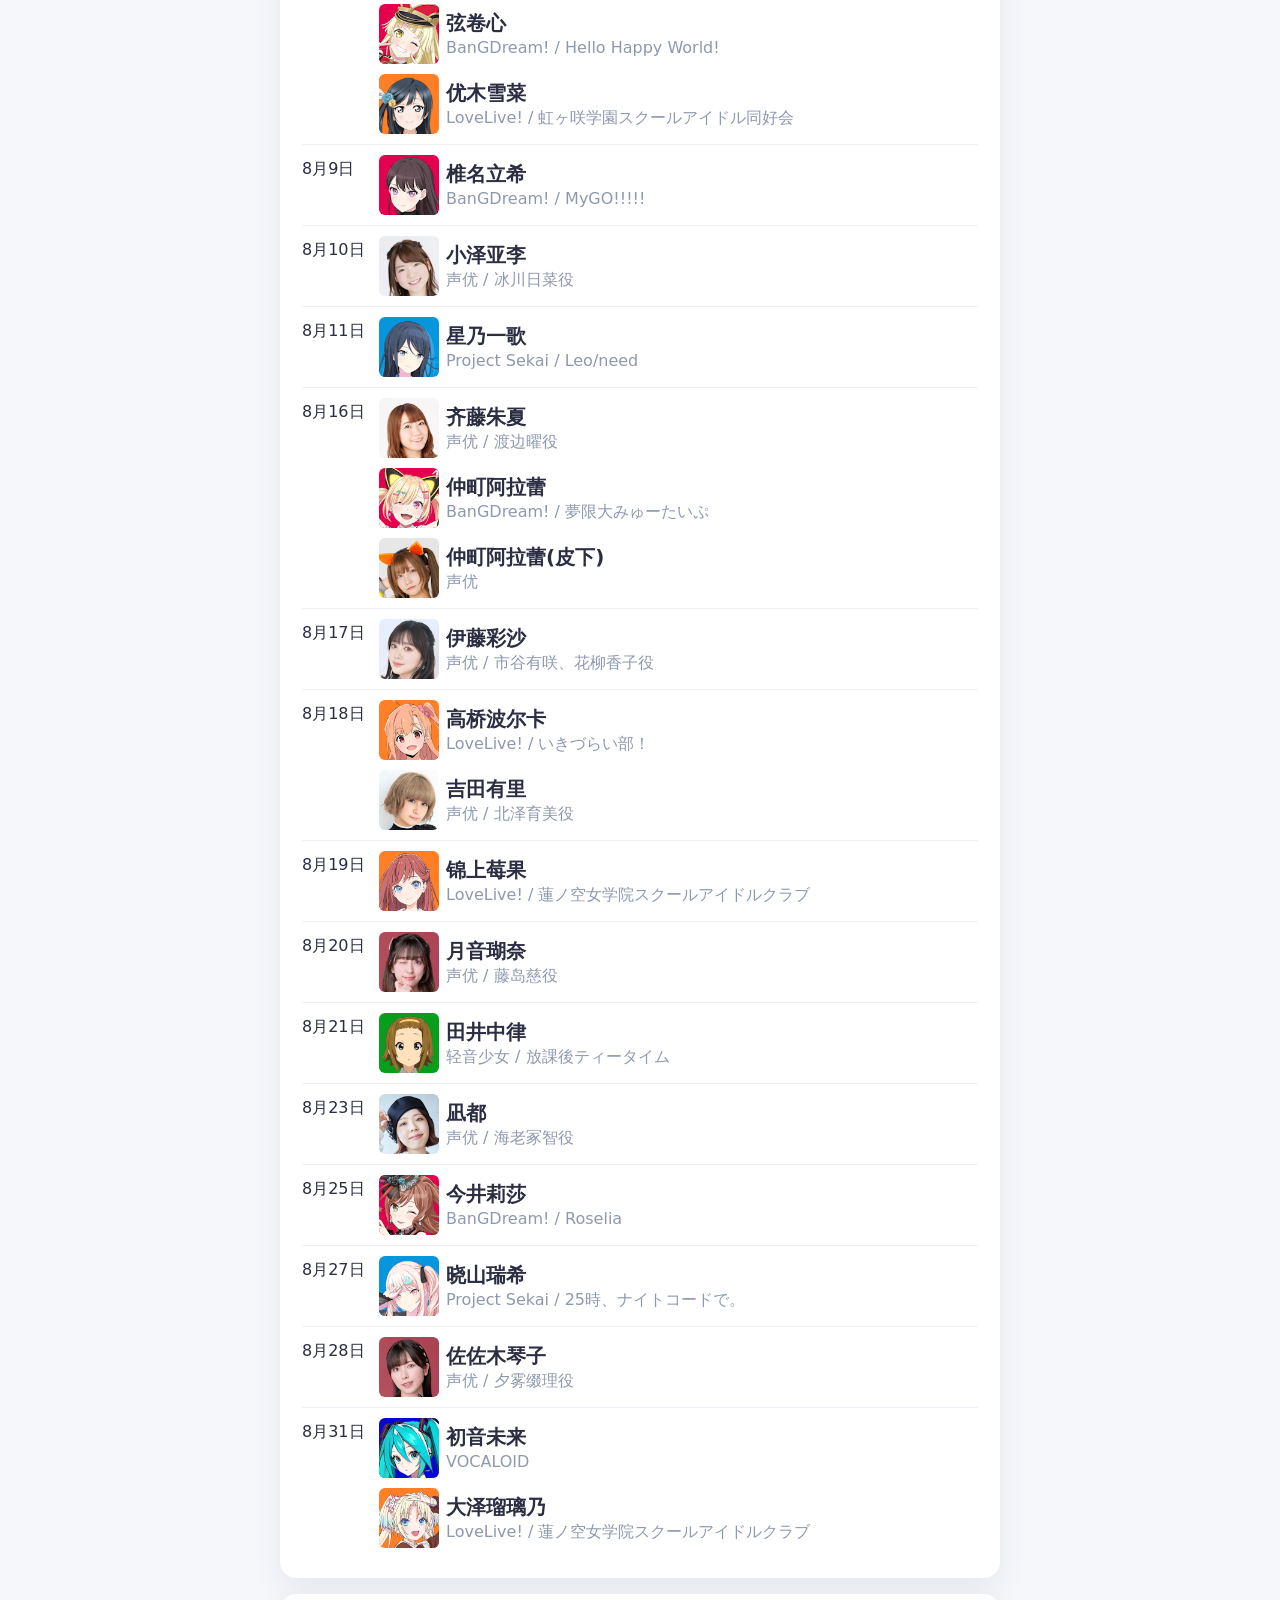
==== commit 43ed1c06: "微调UI，换了一张头像" ====
--- a/all_birthdays.html
+++ b/all_birthdays.html
@@ -47,7 +47,7 @@
 
   .day-row { display:flex; gap:12px; padding:10px 0; border-bottom:1px solid var(--line); }
   .day-row:last-child { border-bottom:none; }
-  .day-date { flex:0 0 60px; font-weight:600; font-size:16px; color:var(--text); padding-top:4px; }
+  .day-date { flex:0 0 65px; font-weight:500; font-size:16px; color:var(--text); padding-top:4px; }
   .day-date.today { color:var(--pri); }
   .today-tag { display:inline-block; font-size:11px; font-weight:500; color:var(--pri);
                background:#fff0f3; border-radius:999px; padding:1px 7px; margin-left:4px; }
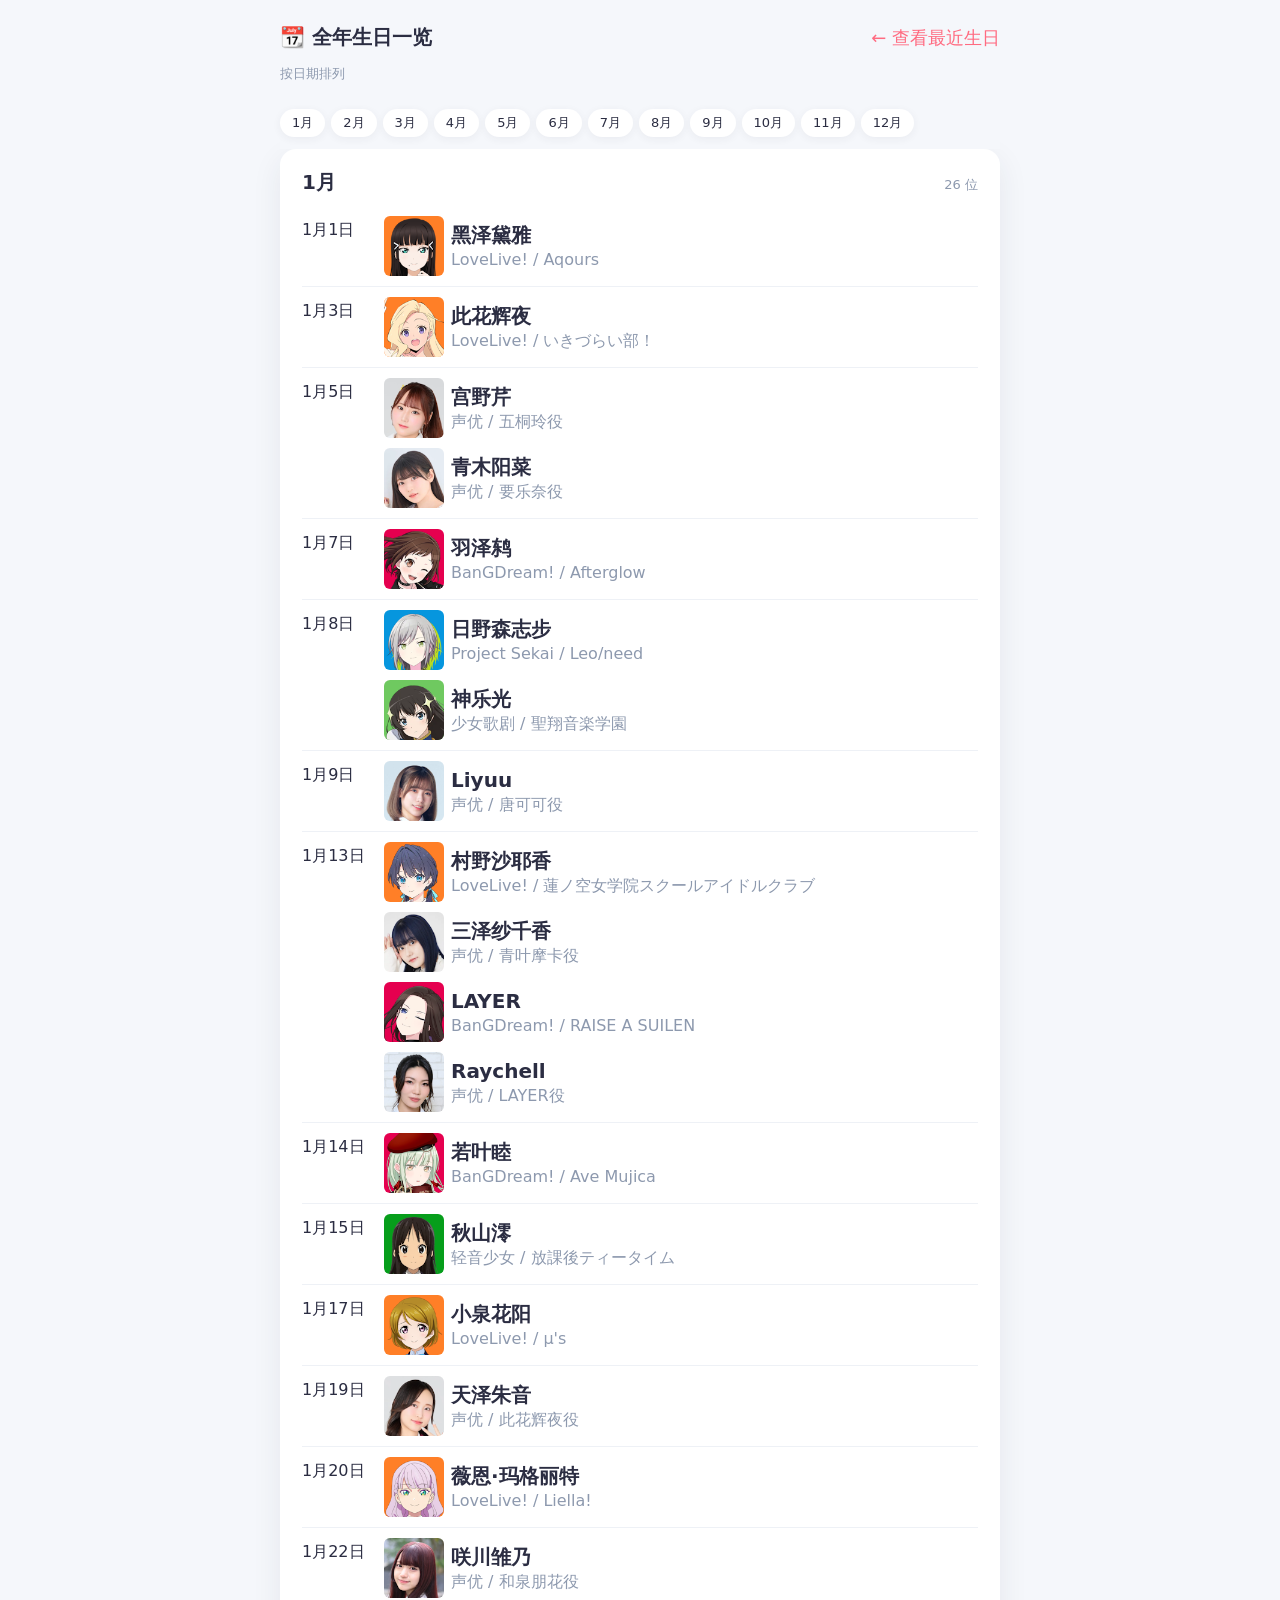
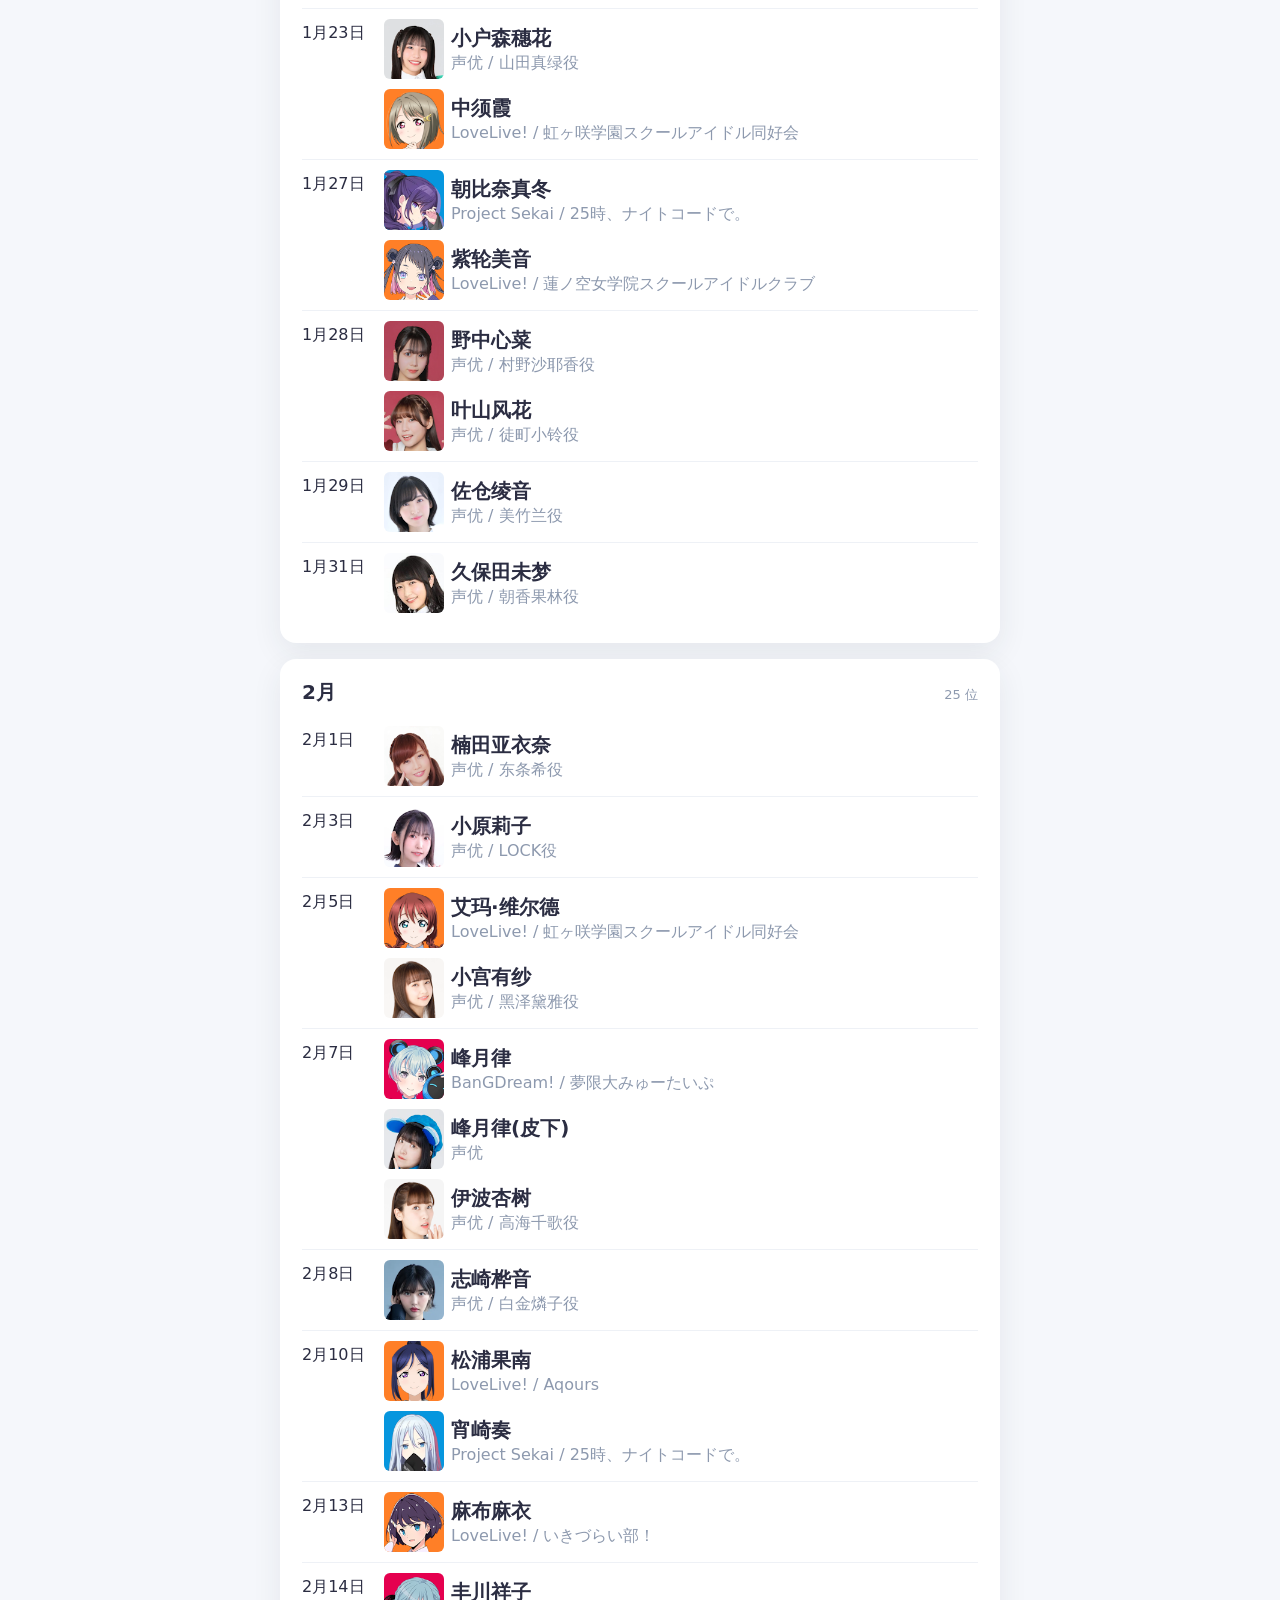
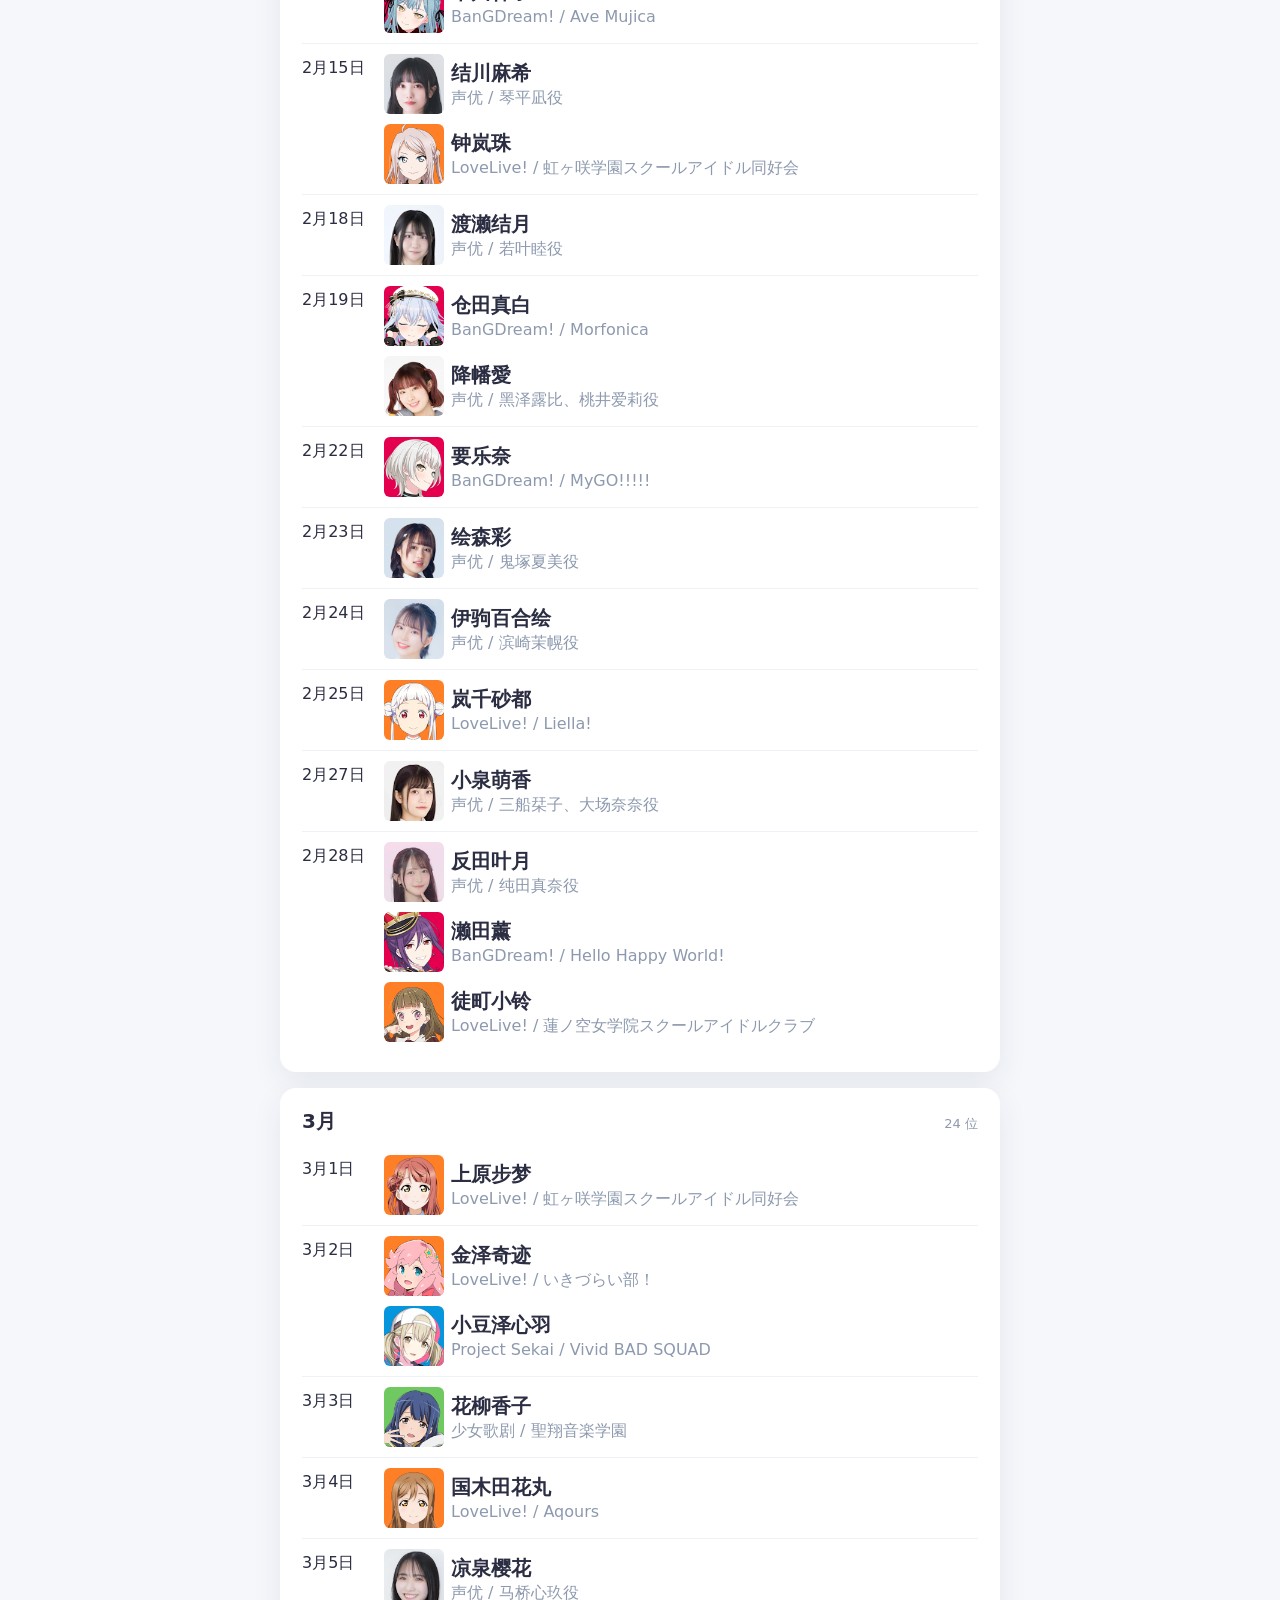
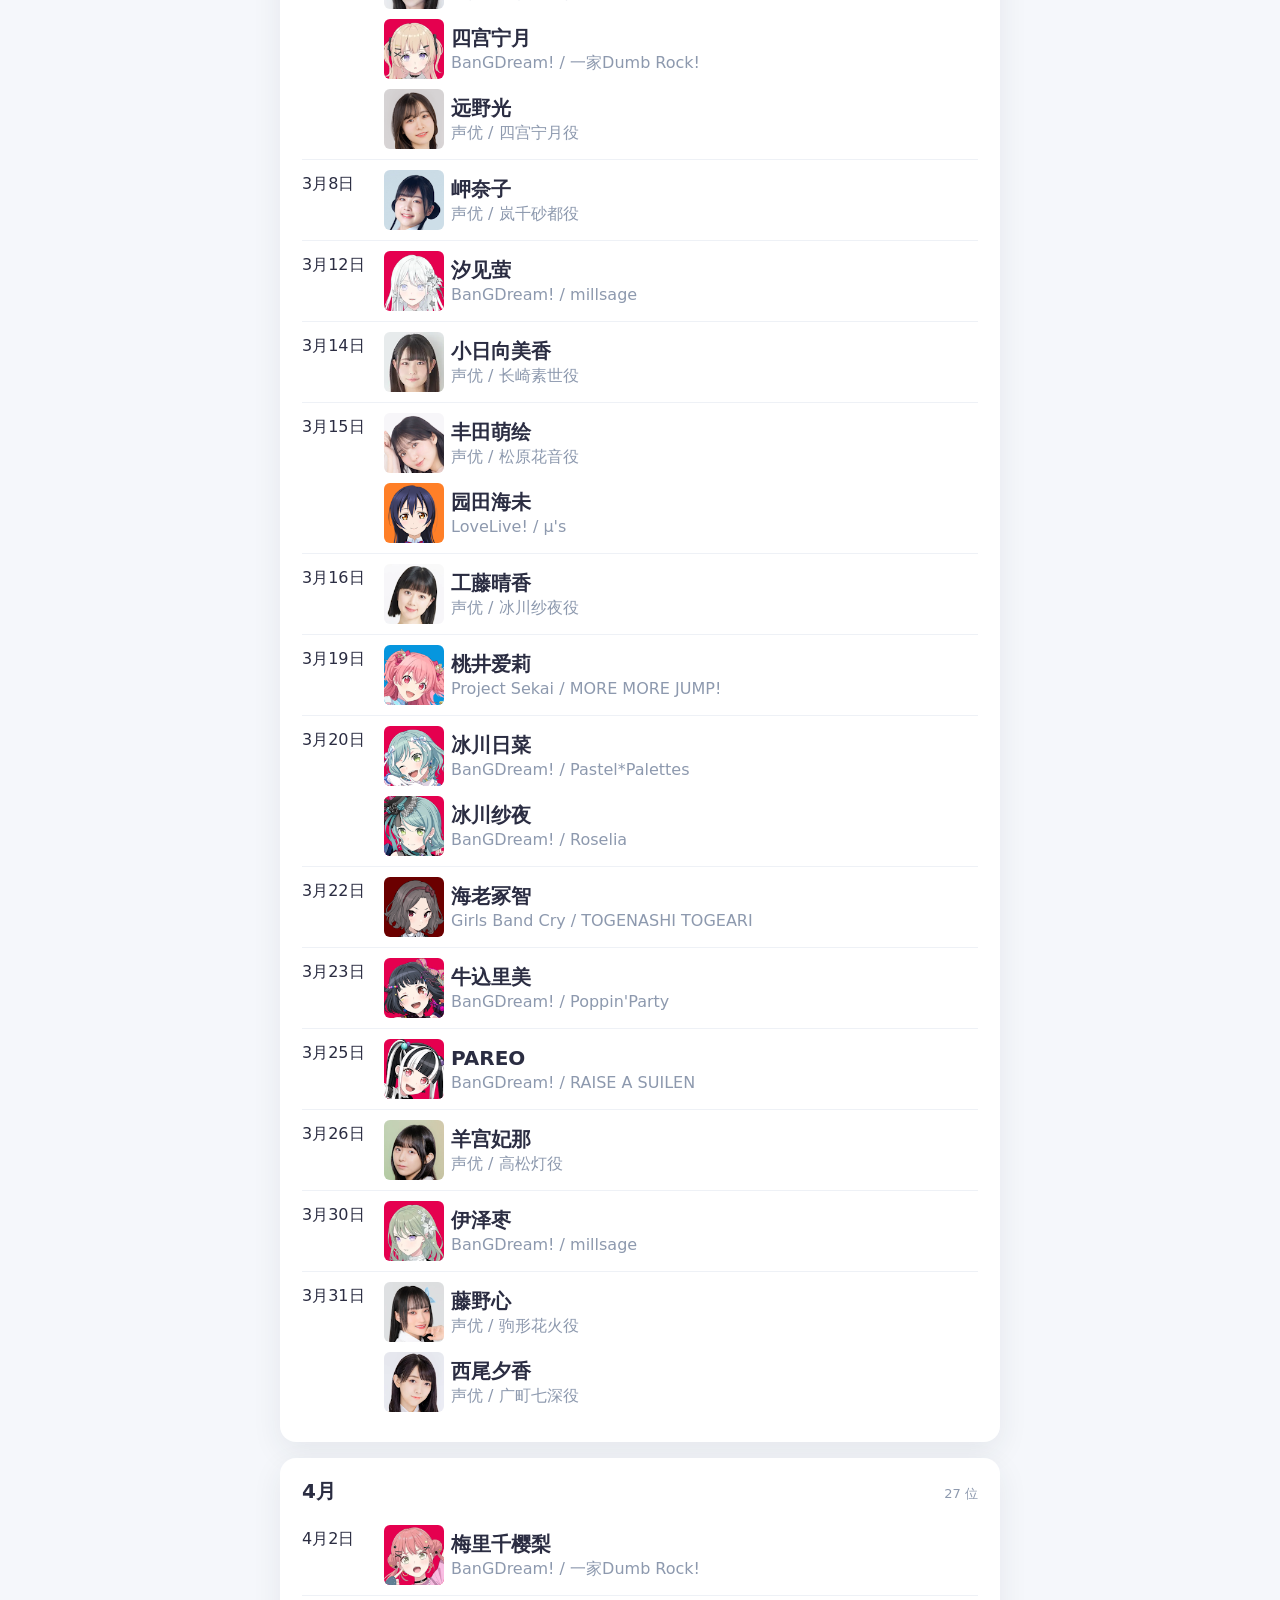
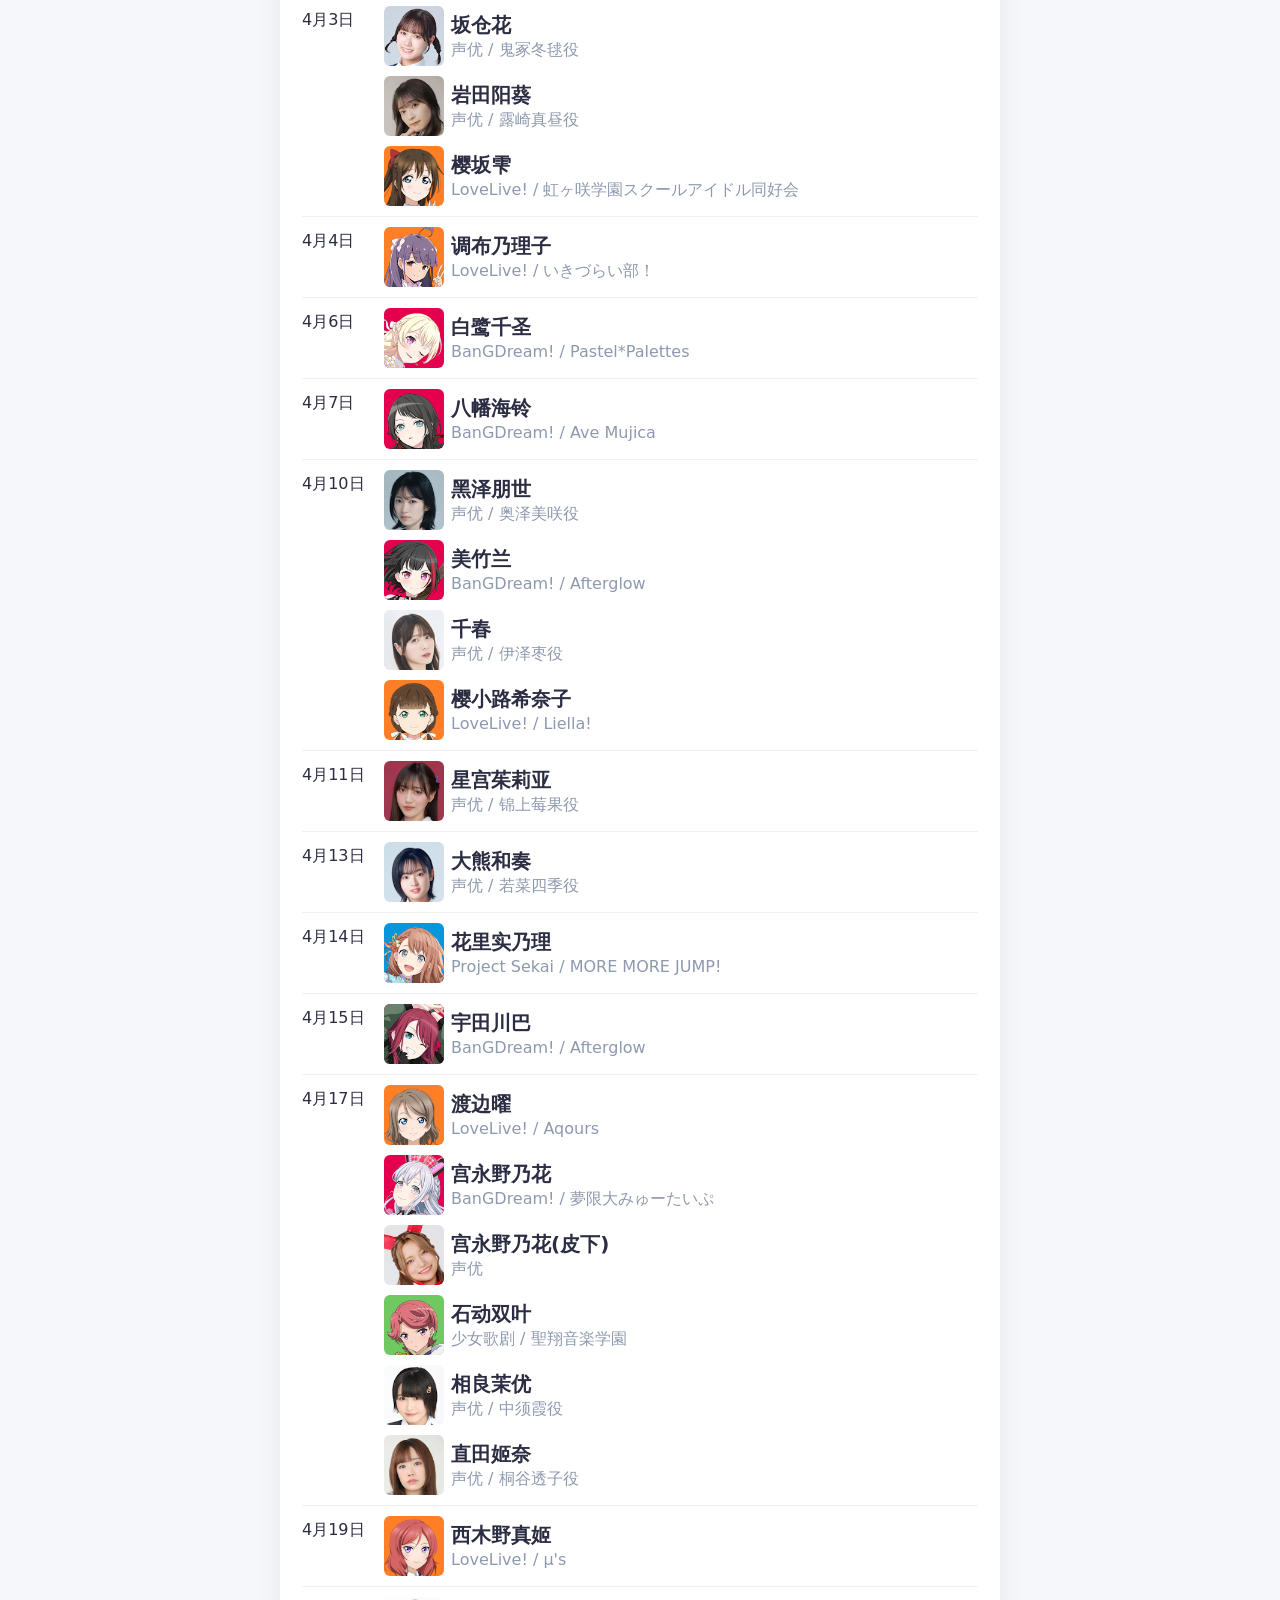
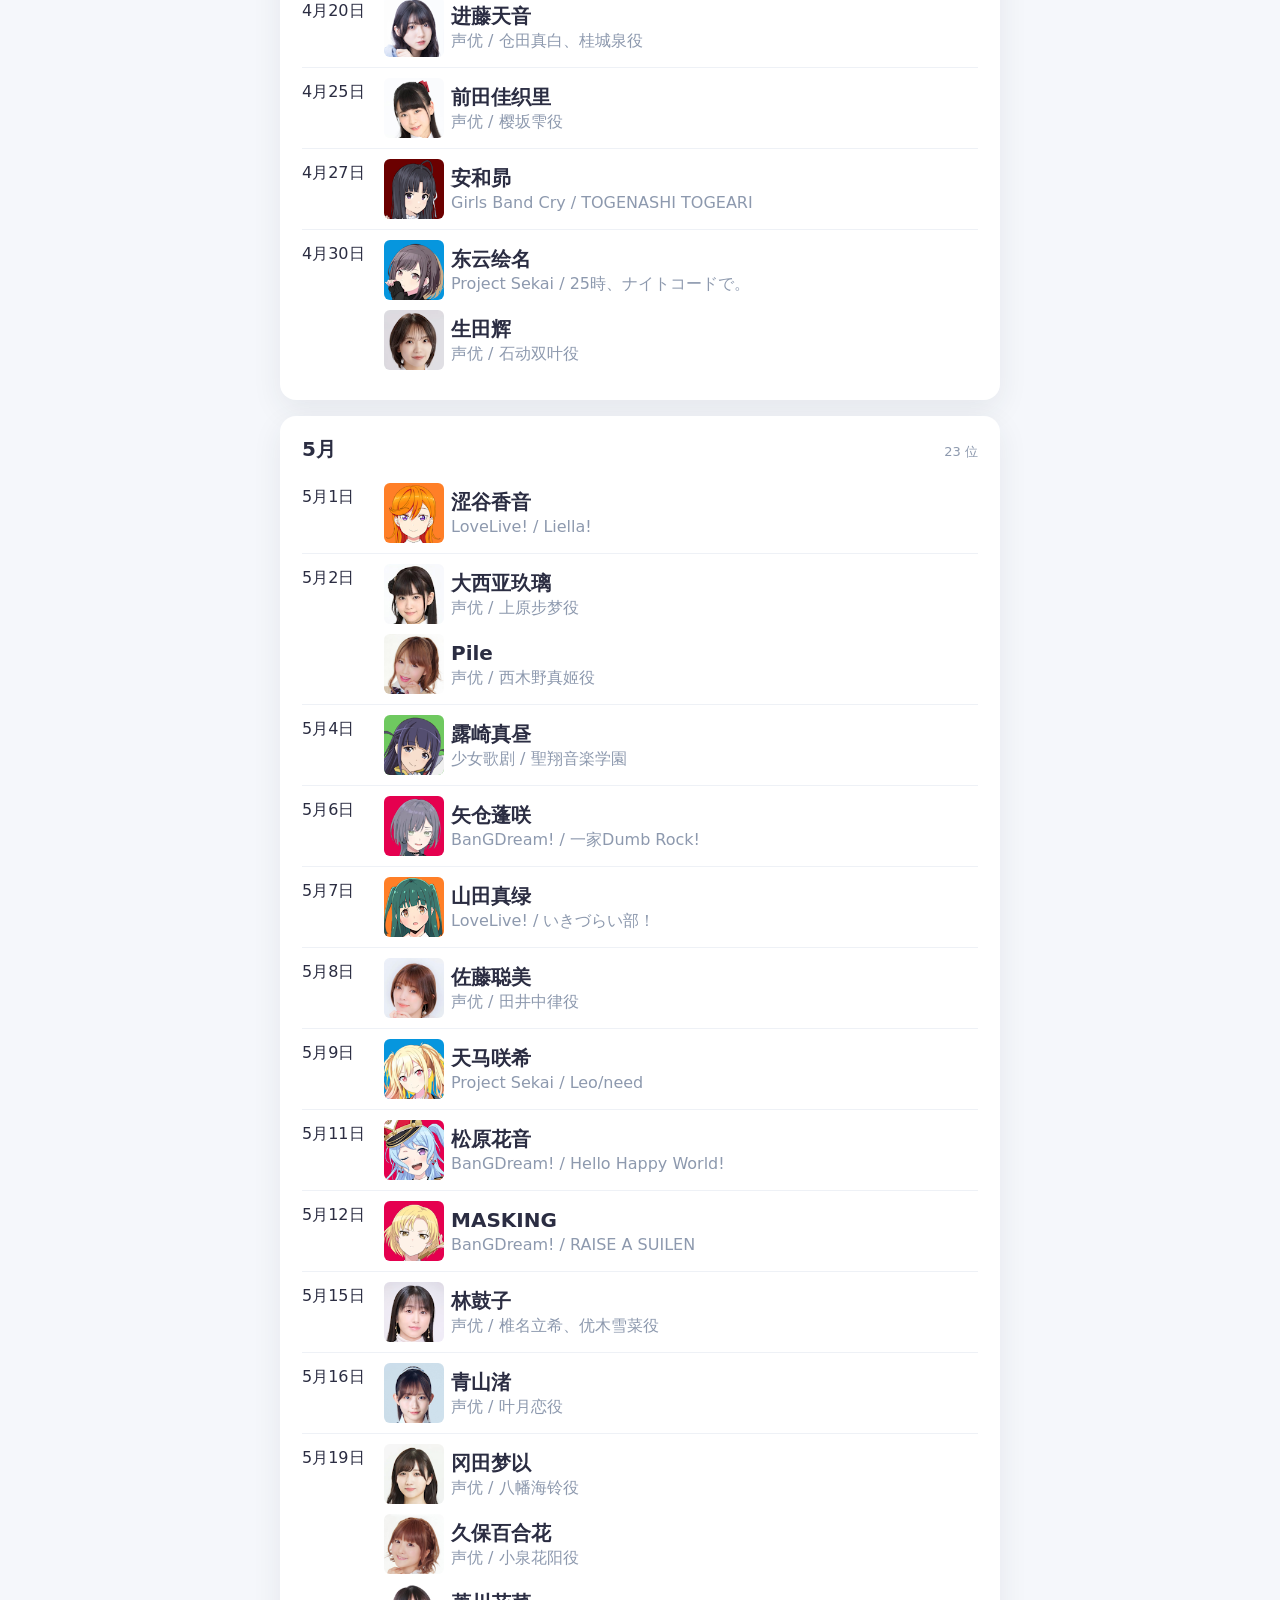
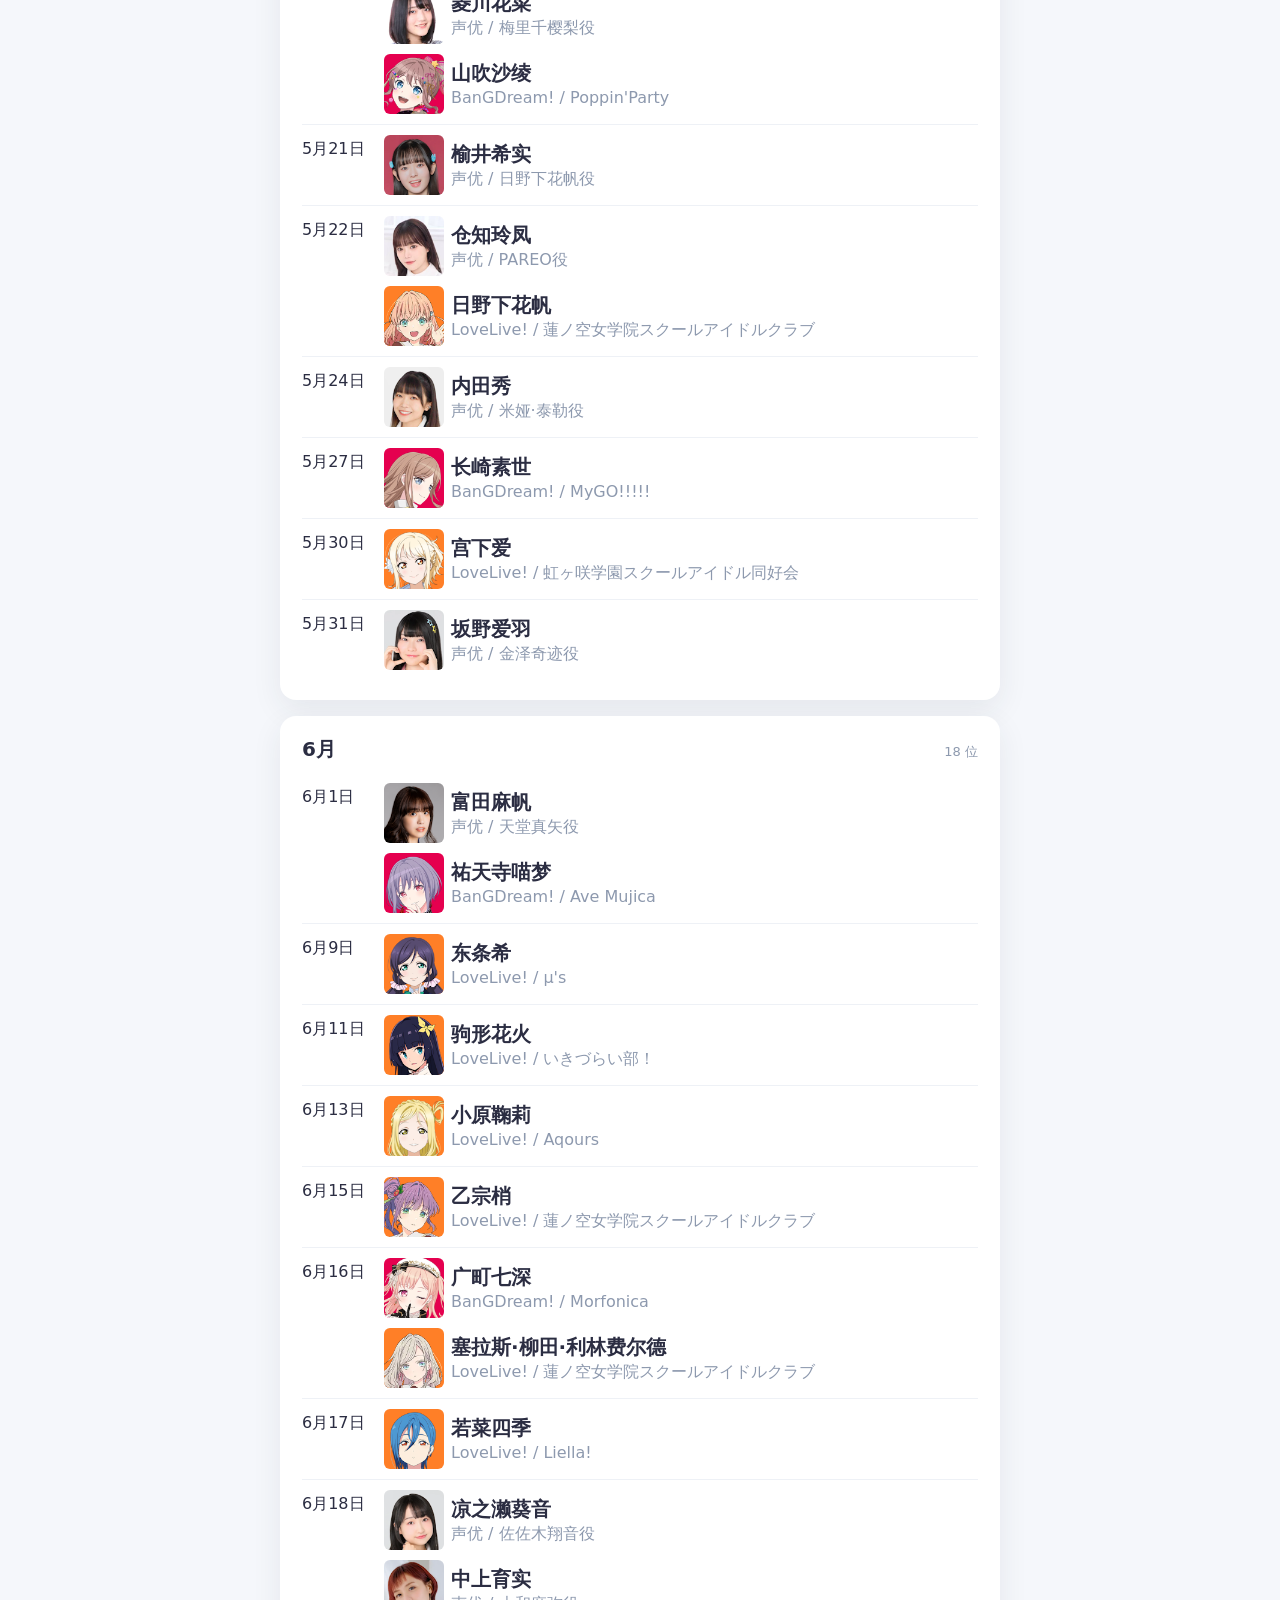
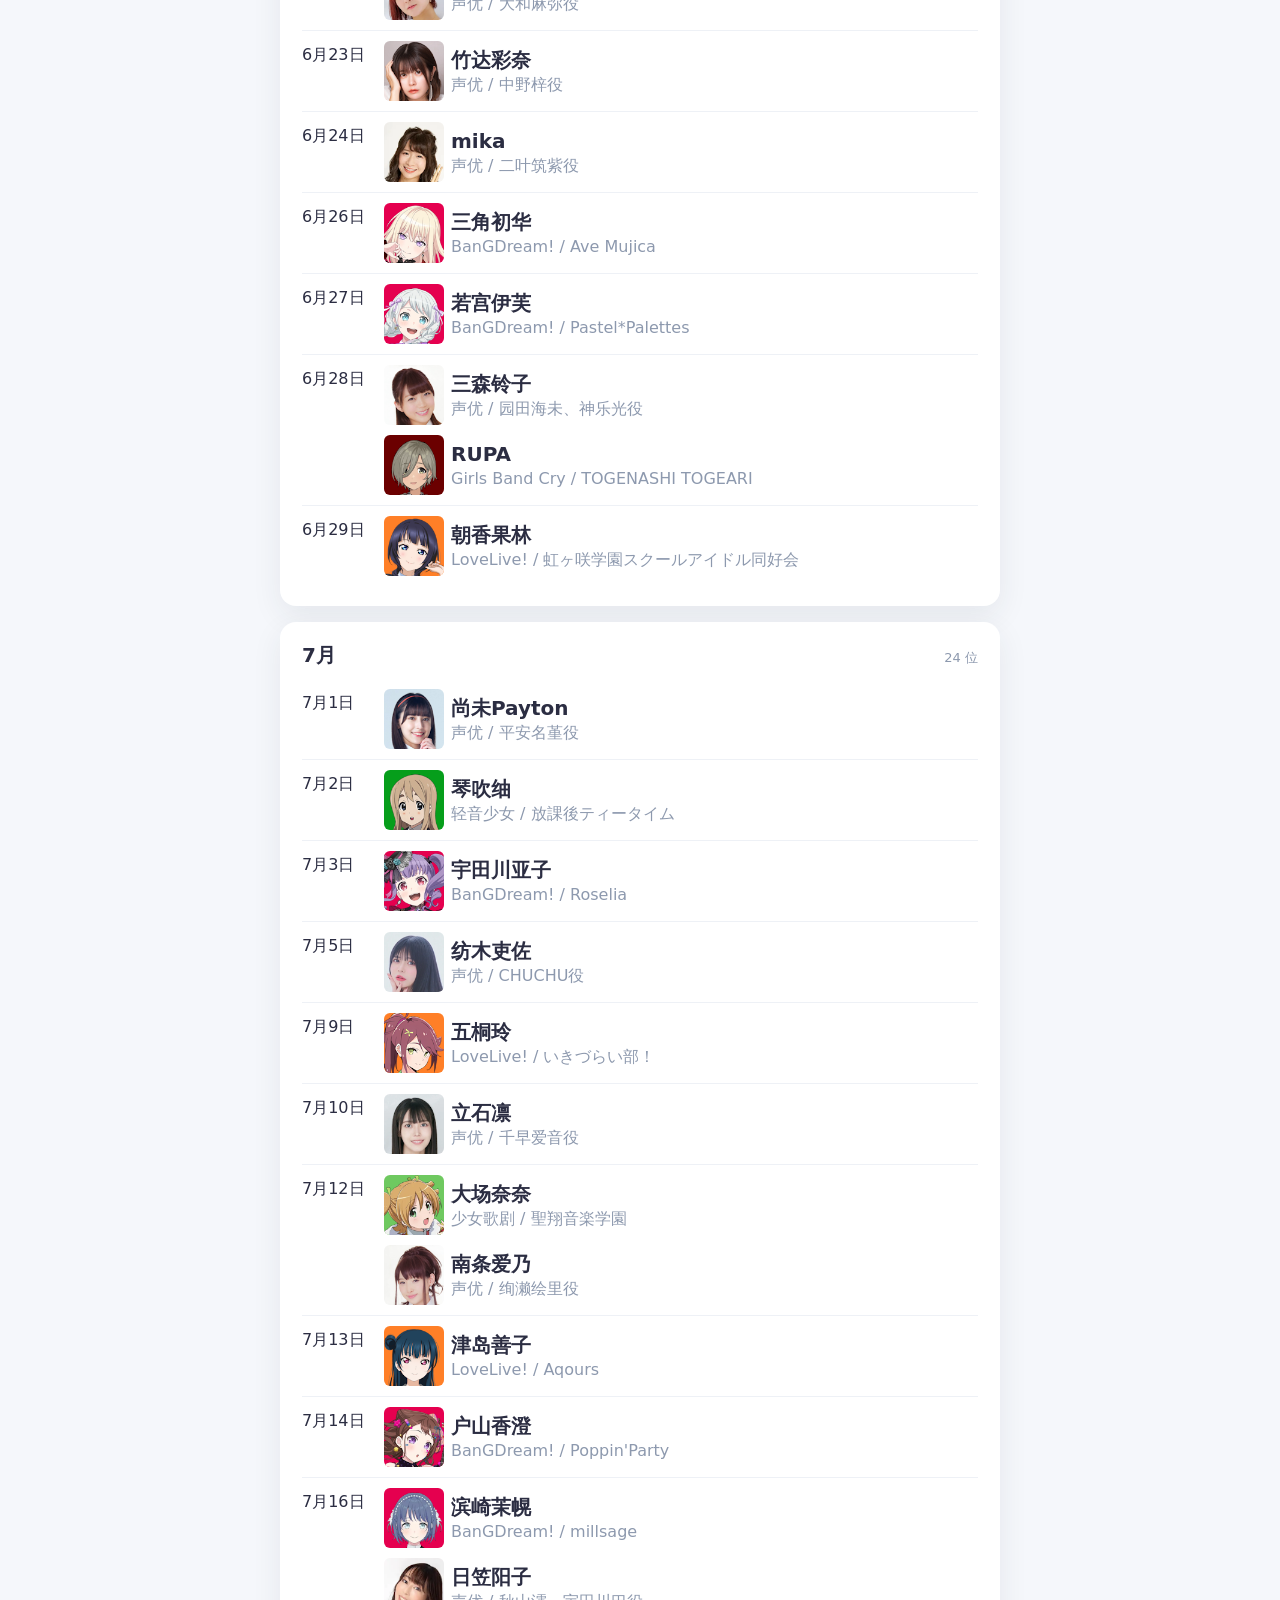
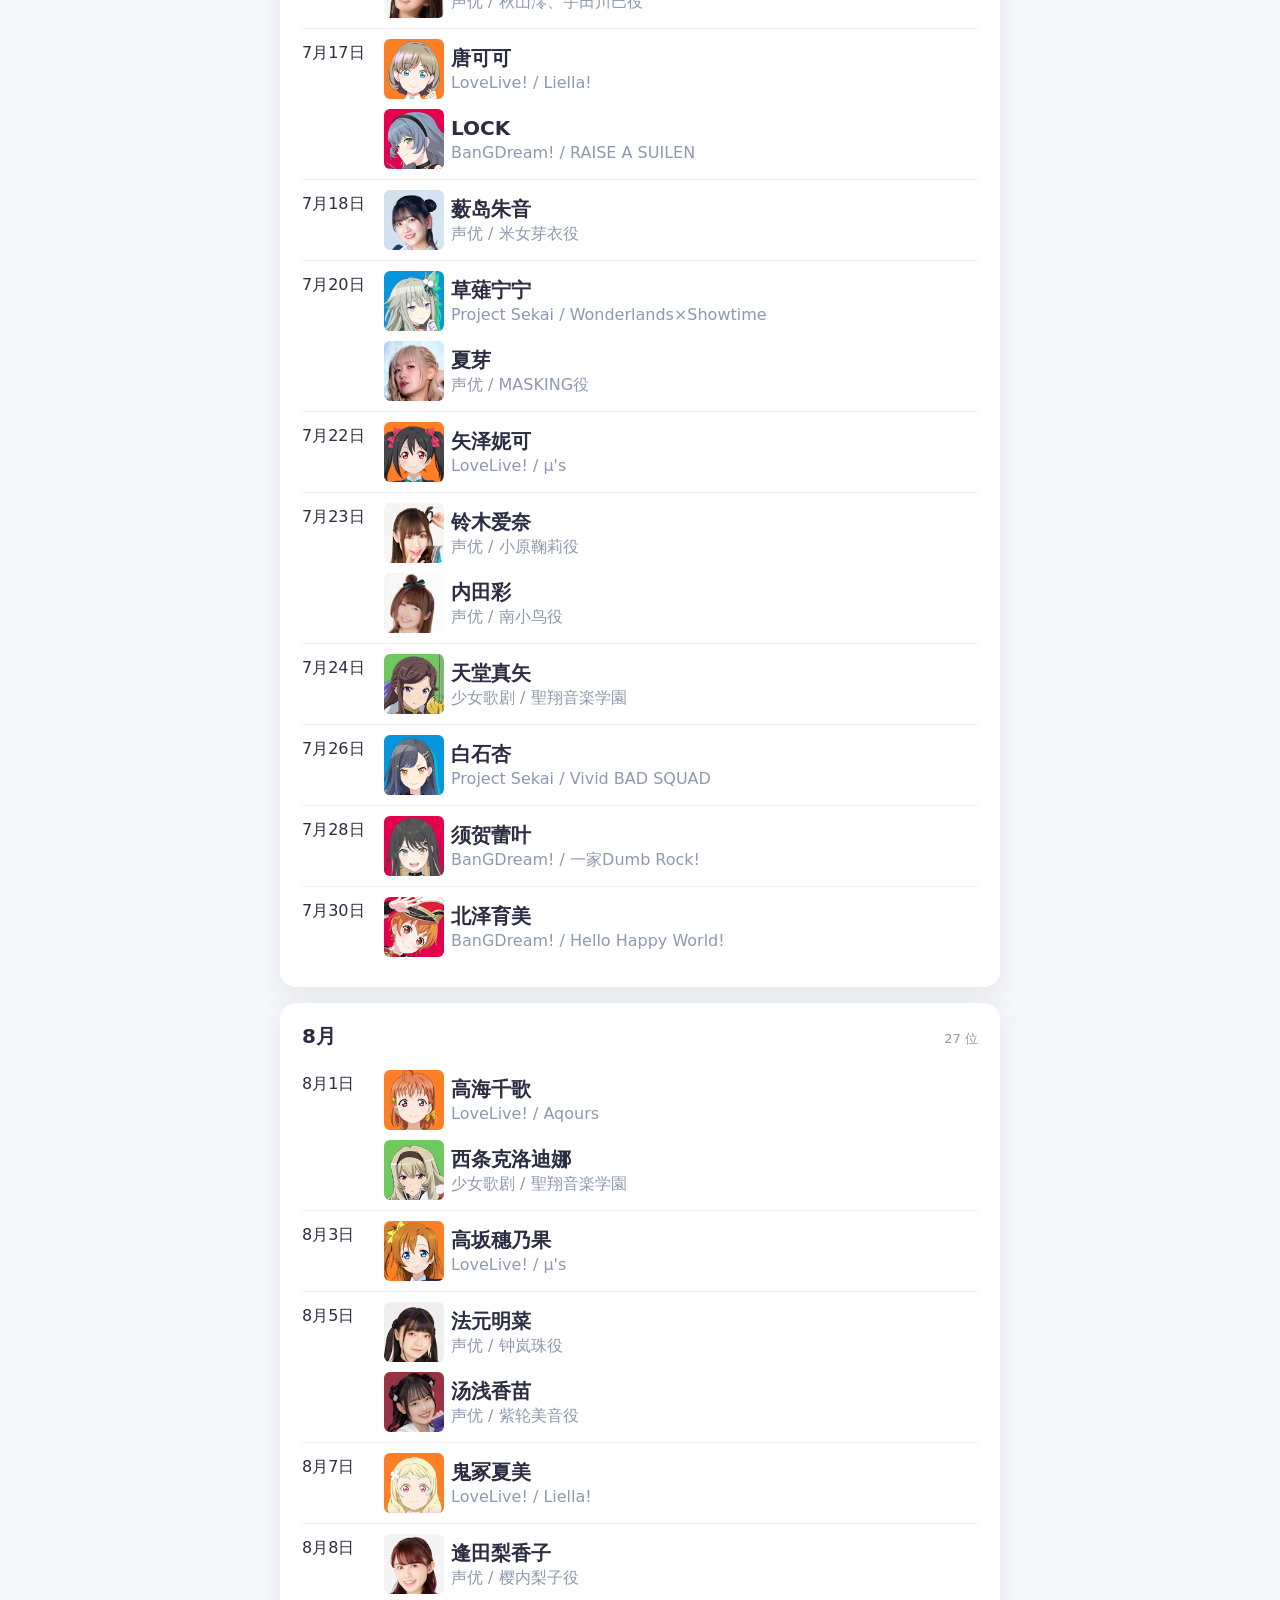
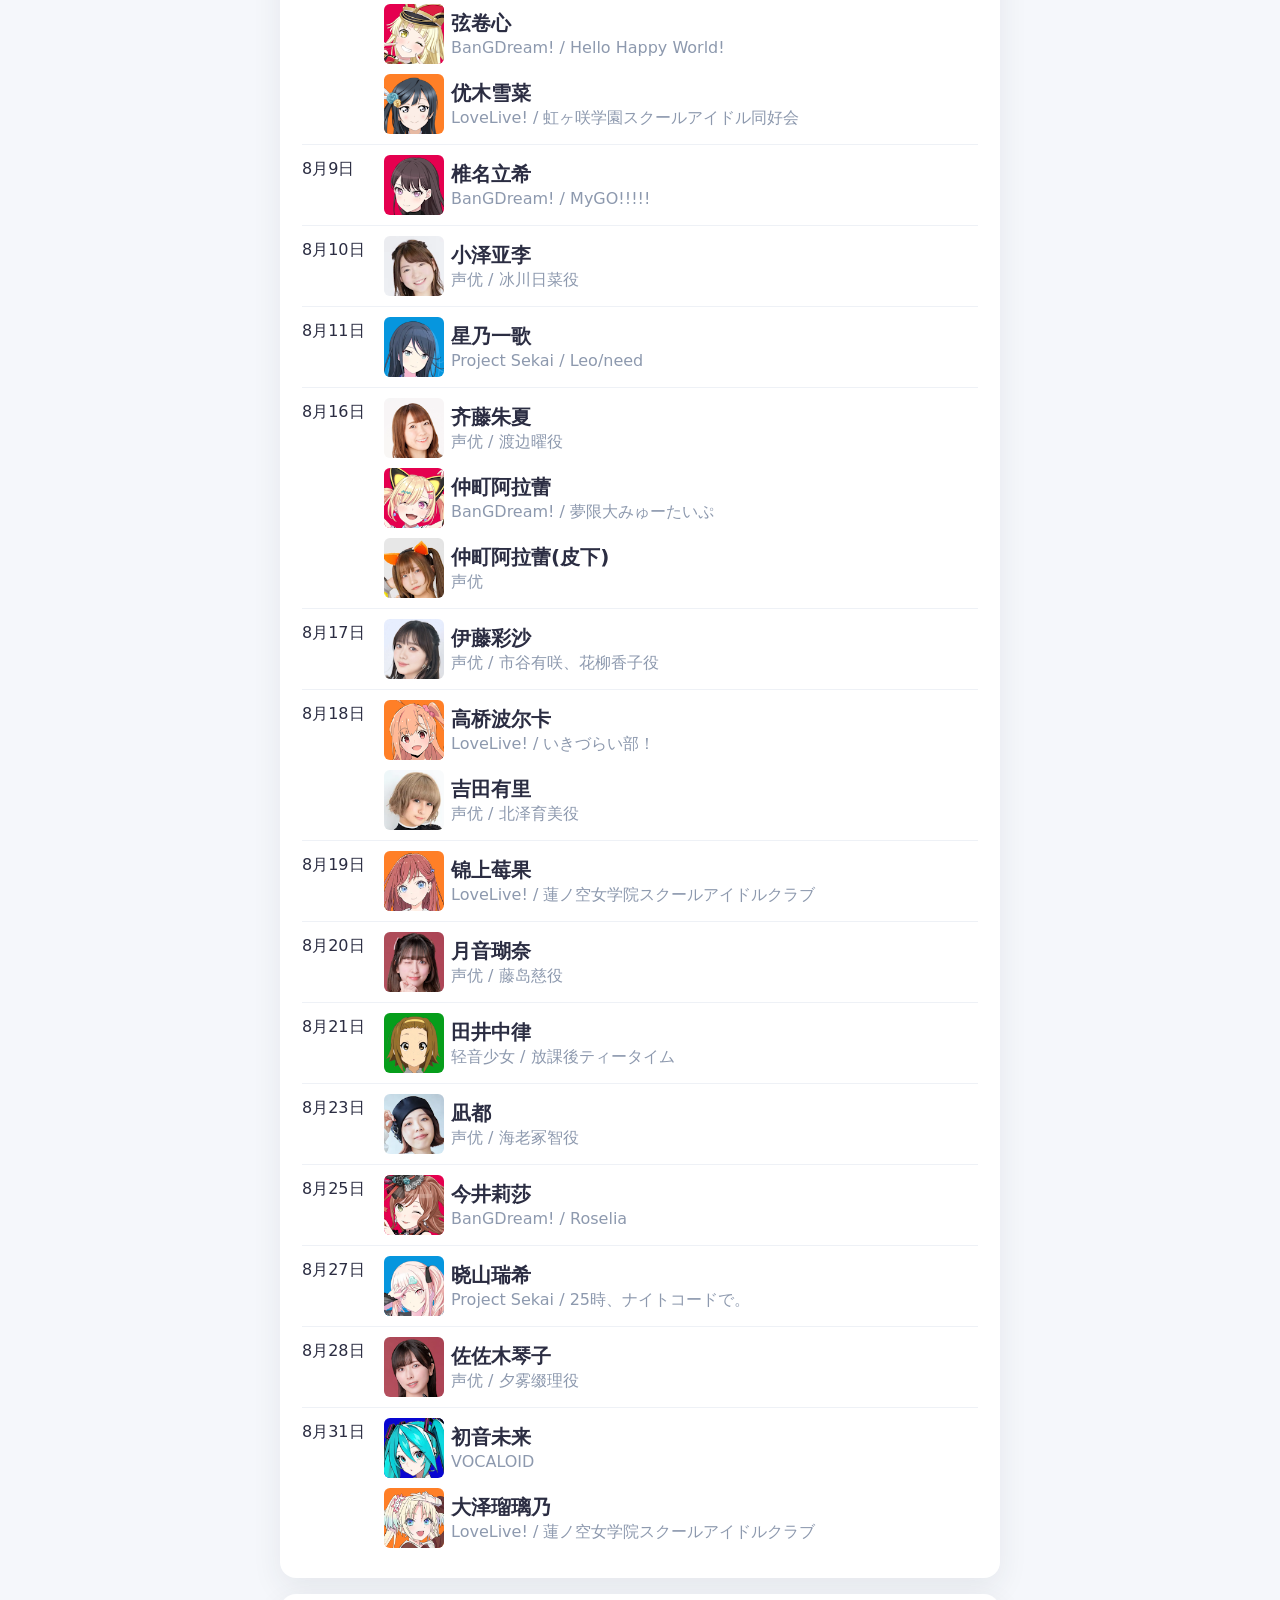
==== commit aff811b6: "再微调一下" ====
--- a/all_birthdays.html
+++ b/all_birthdays.html
@@ -47,7 +47,7 @@
 
   .day-row { display:flex; gap:12px; padding:10px 0; border-bottom:1px solid var(--line); }
   .day-row:last-child { border-bottom:none; }
-  .day-date { flex:0 0 65px; font-weight:500; font-size:16px; color:var(--text); padding-top:4px; }
+  .day-date { flex:0 0 70px; font-weight:500; font-size:16px; color:var(--text); padding-top:4px; }
   .day-date.today { color:var(--pri); }
   .today-tag { display:inline-block; font-size:11px; font-weight:500; color:var(--pri);
                background:#fff0f3; border-radius:999px; padding:1px 7px; margin-left:4px; }
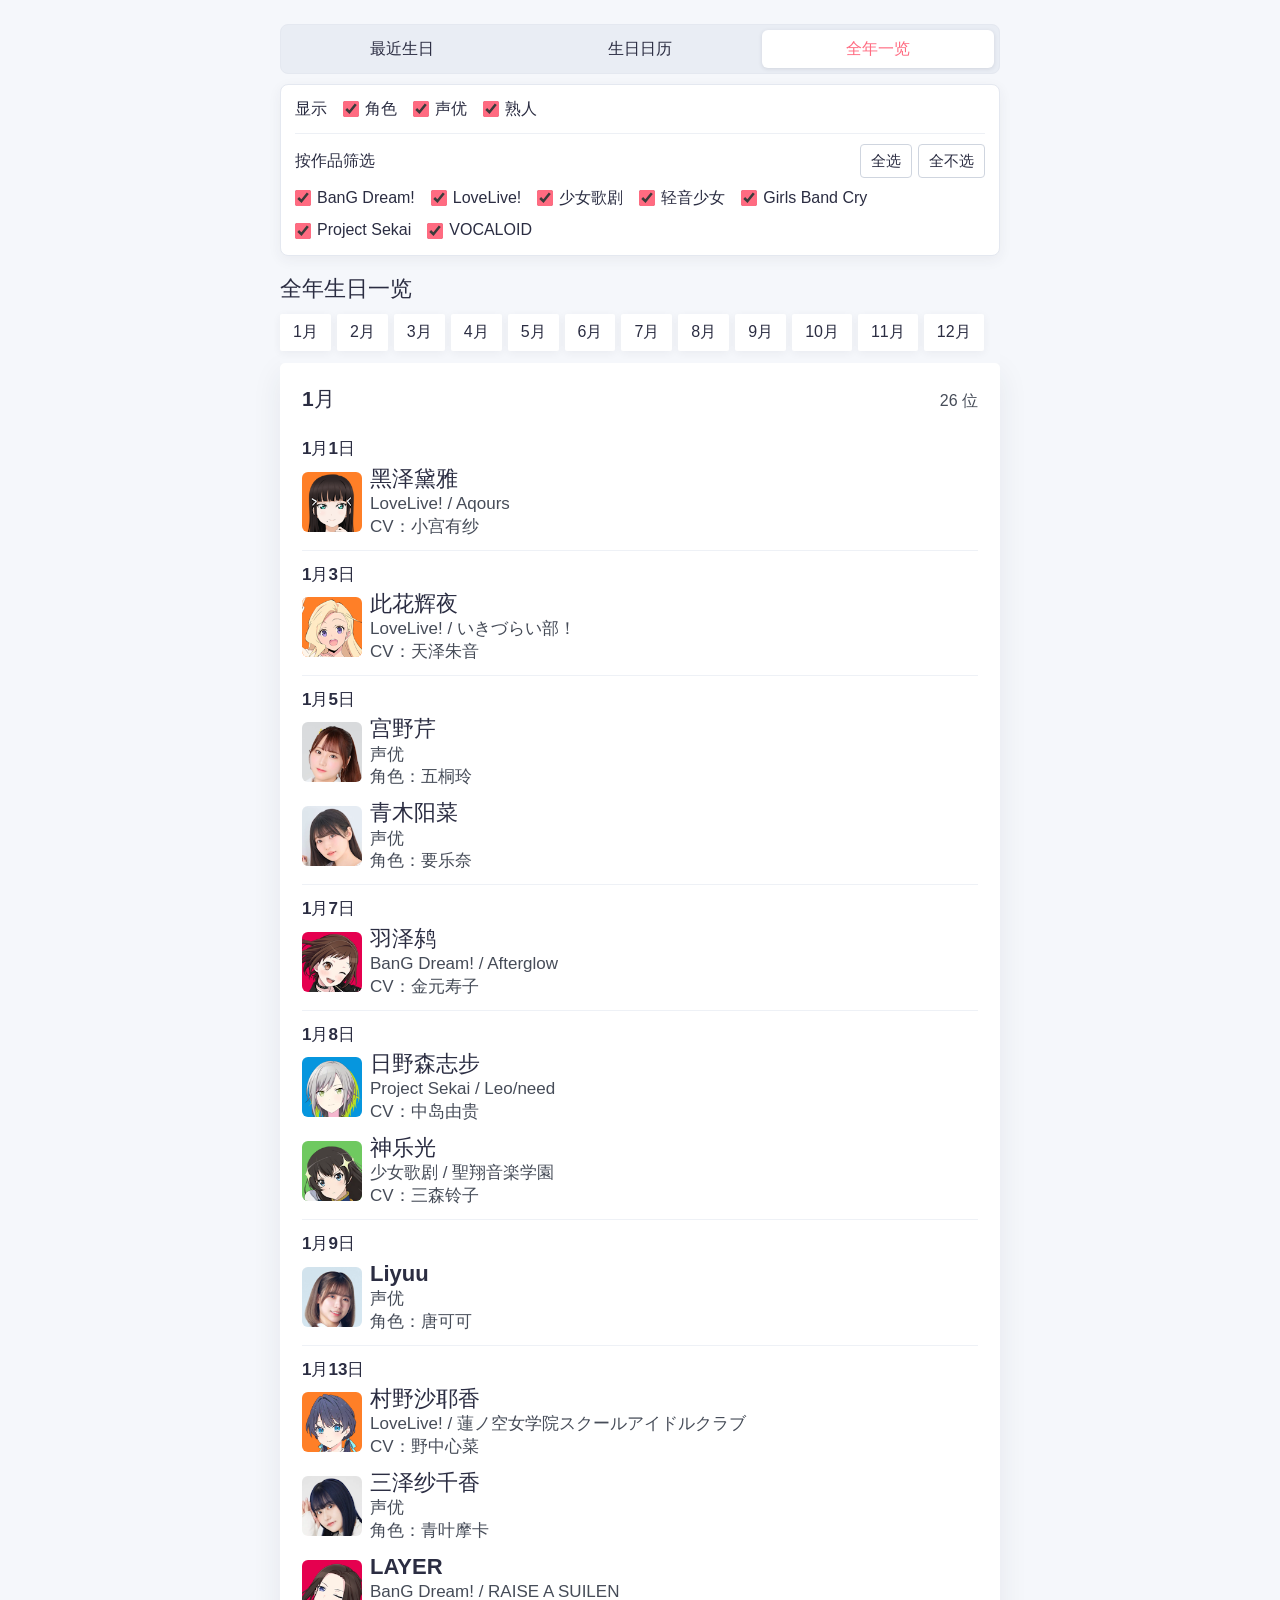
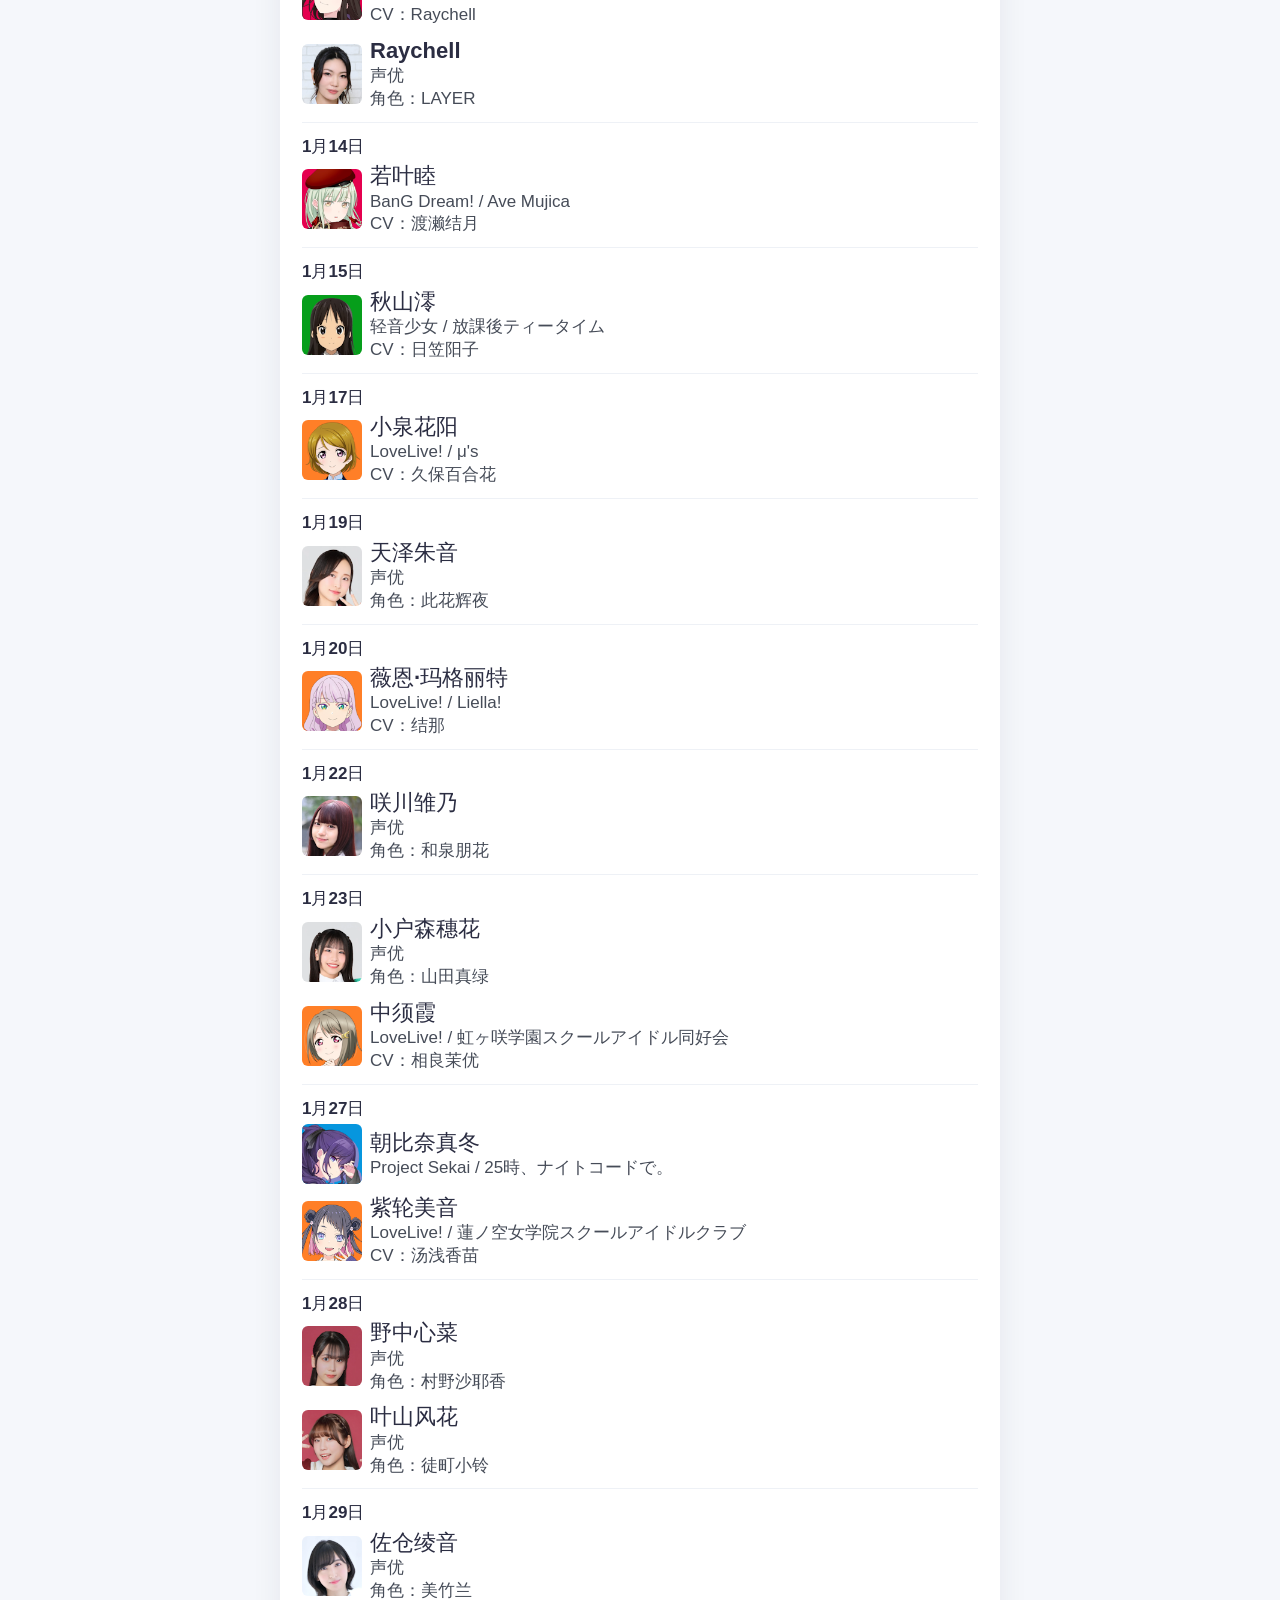
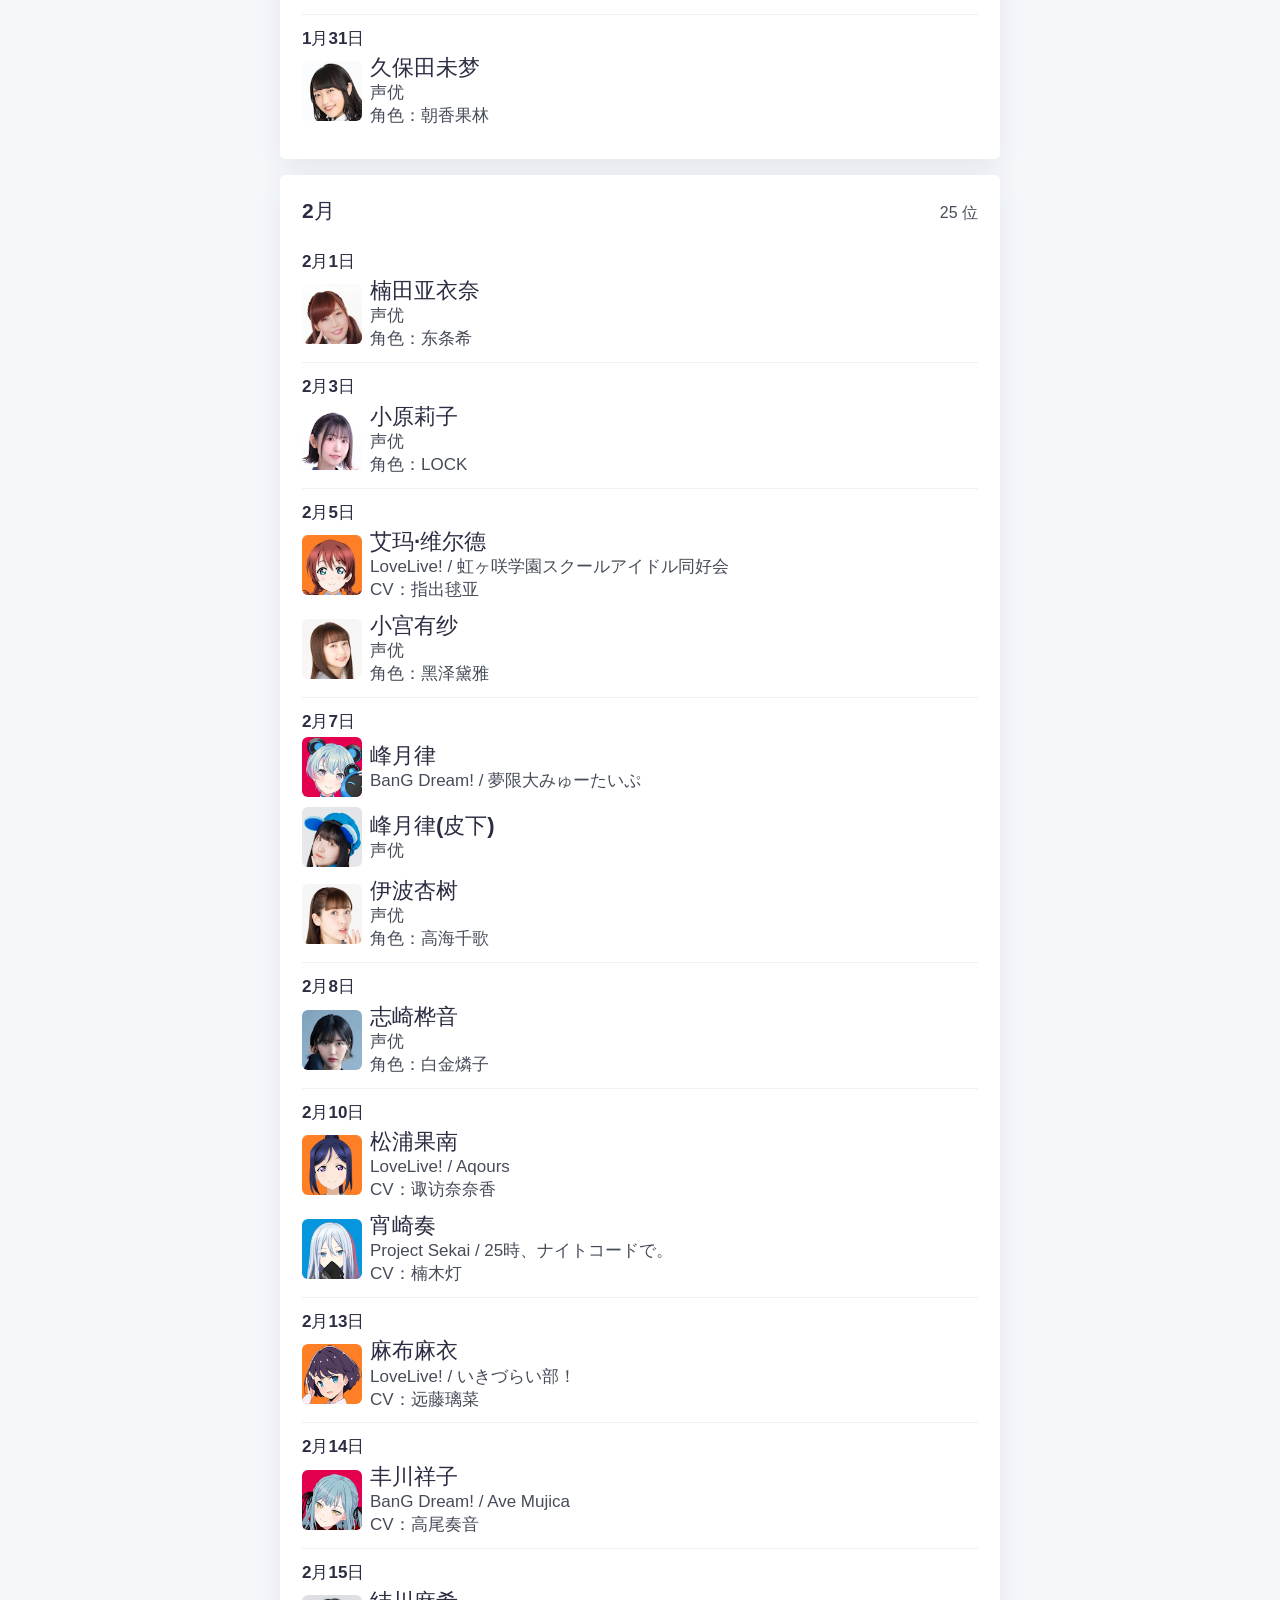
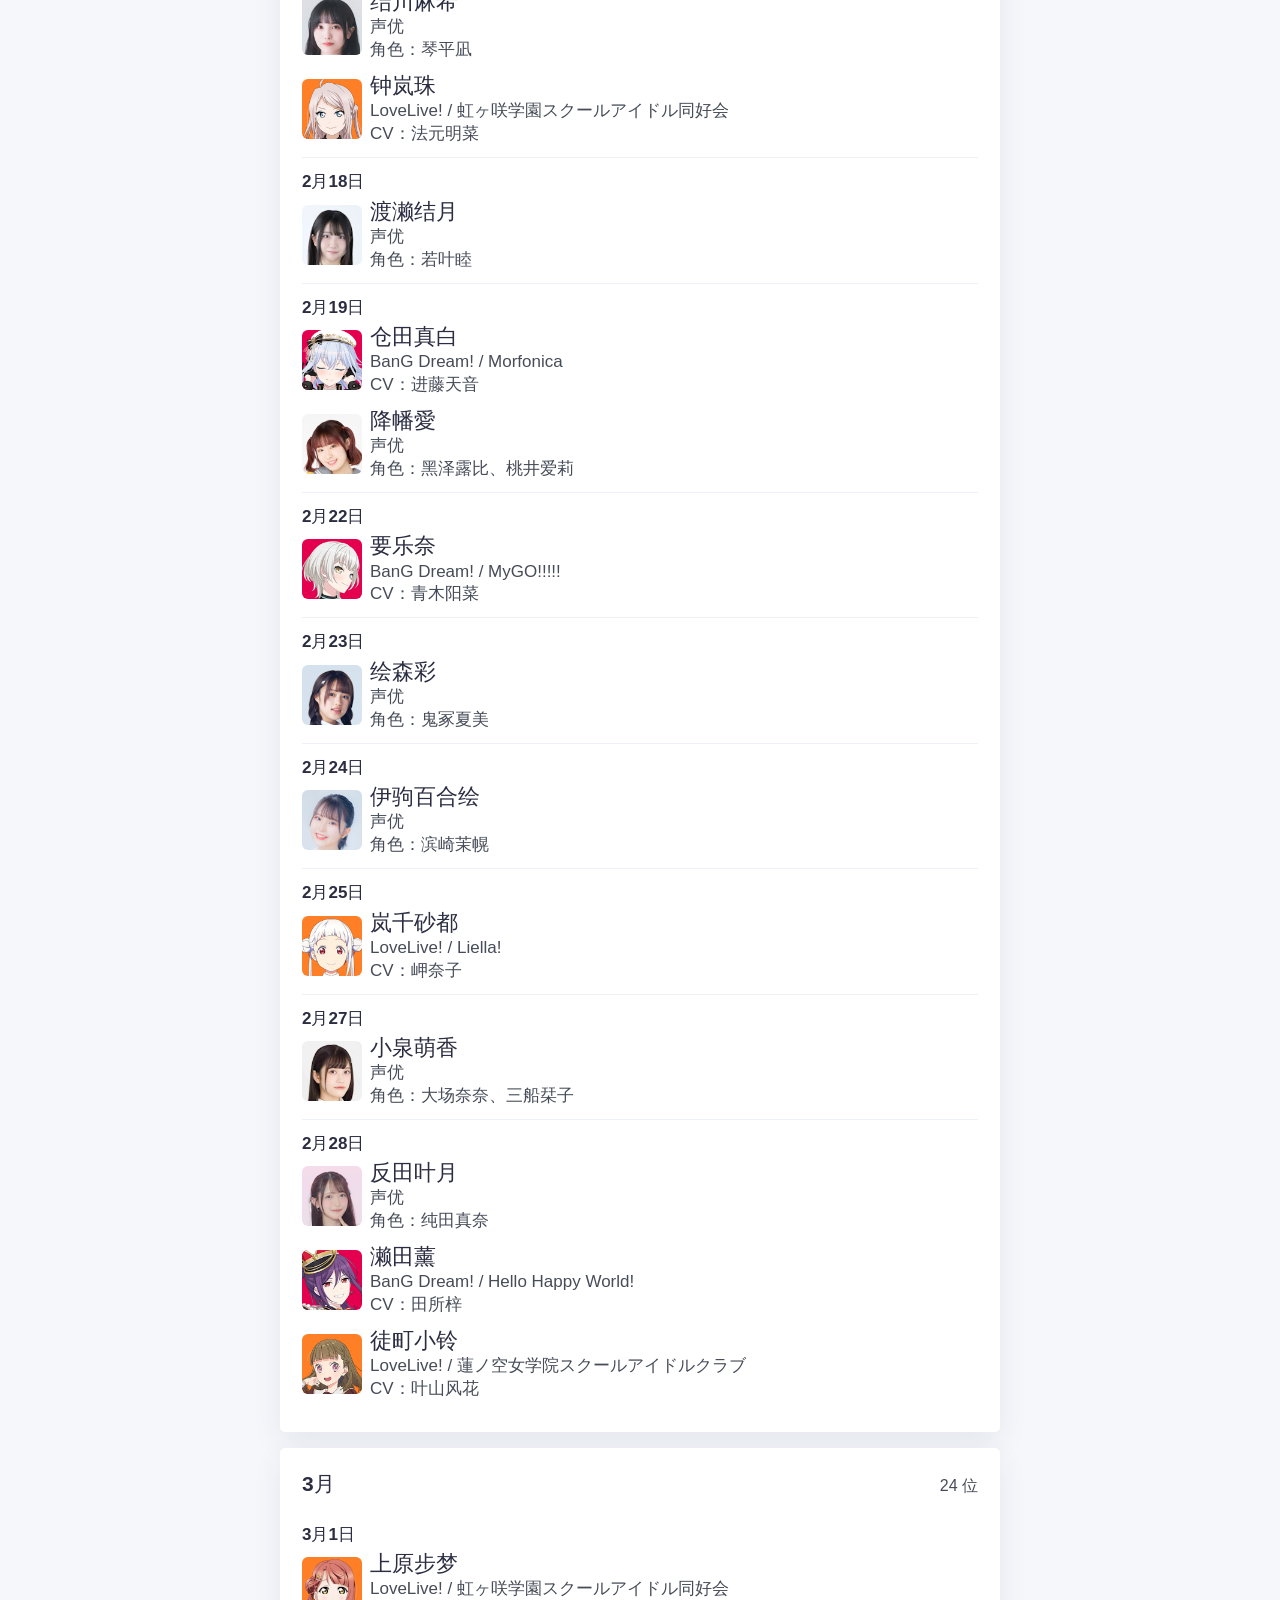
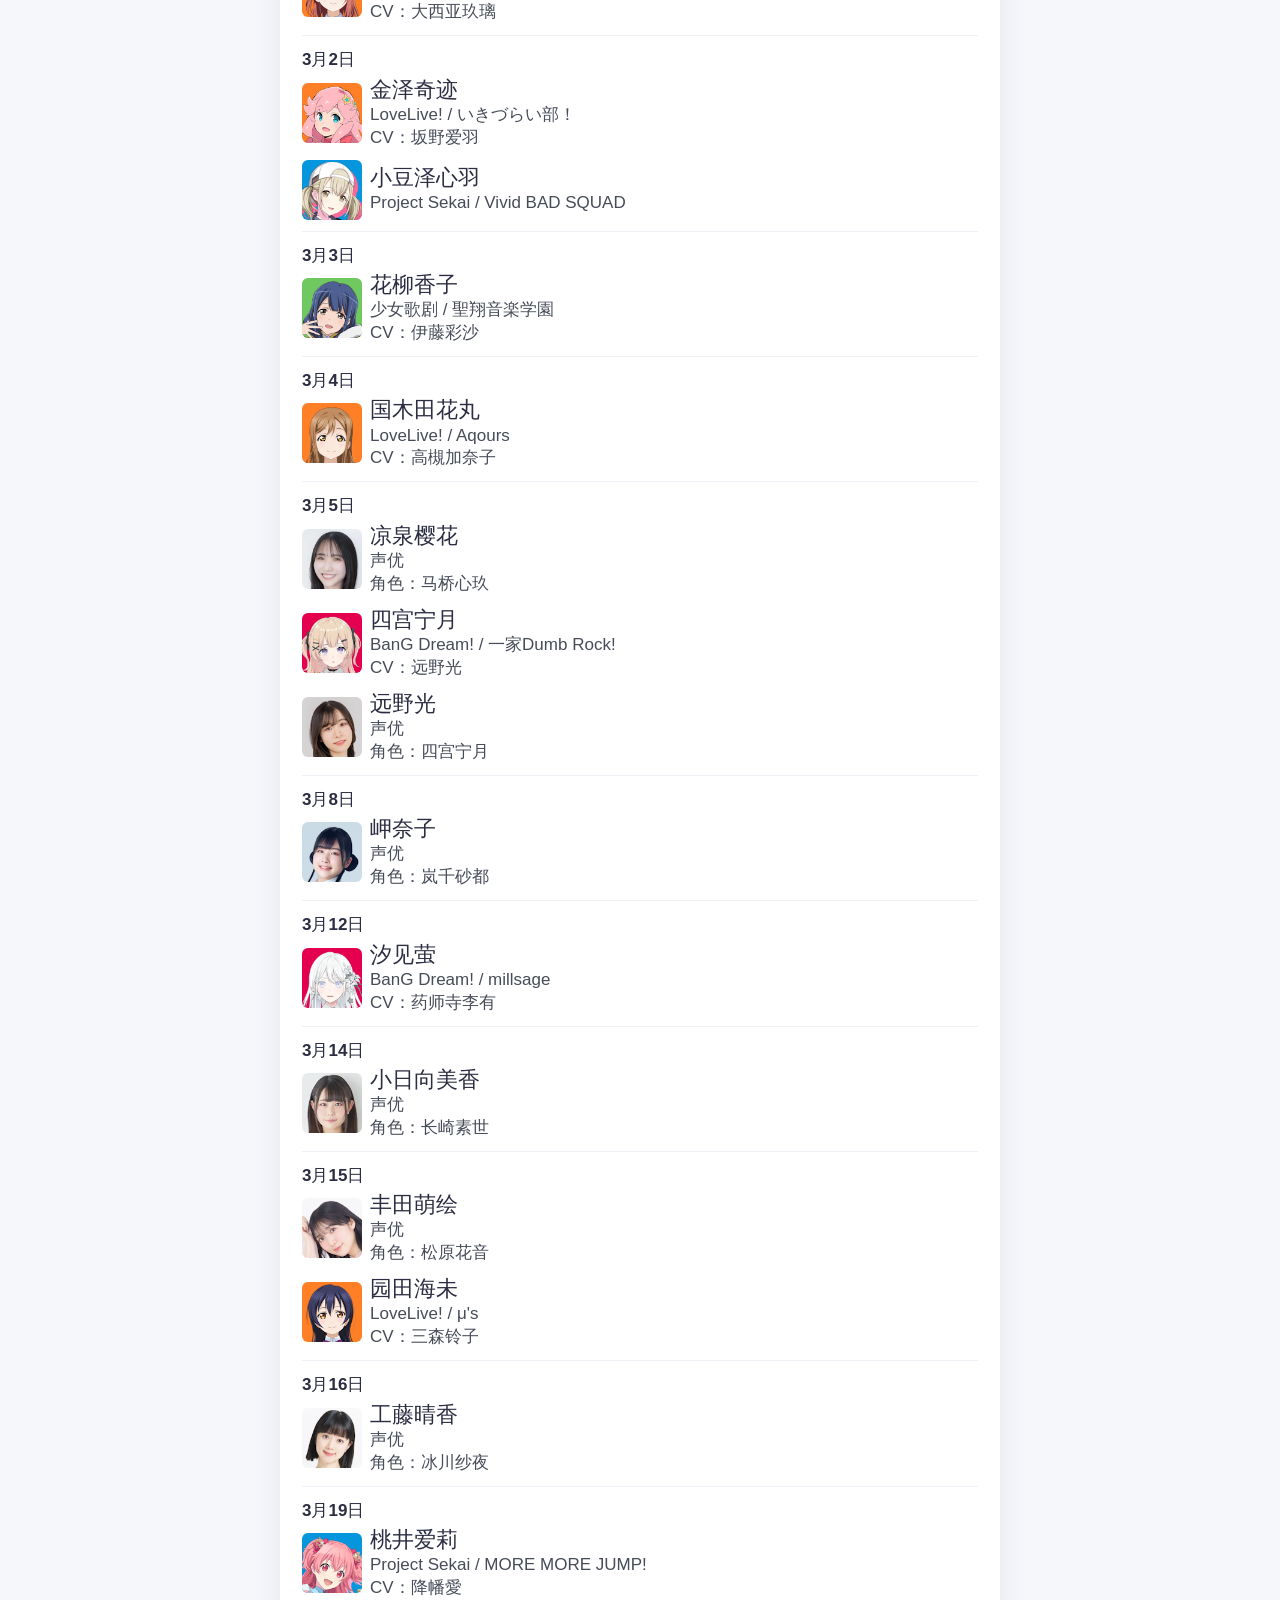
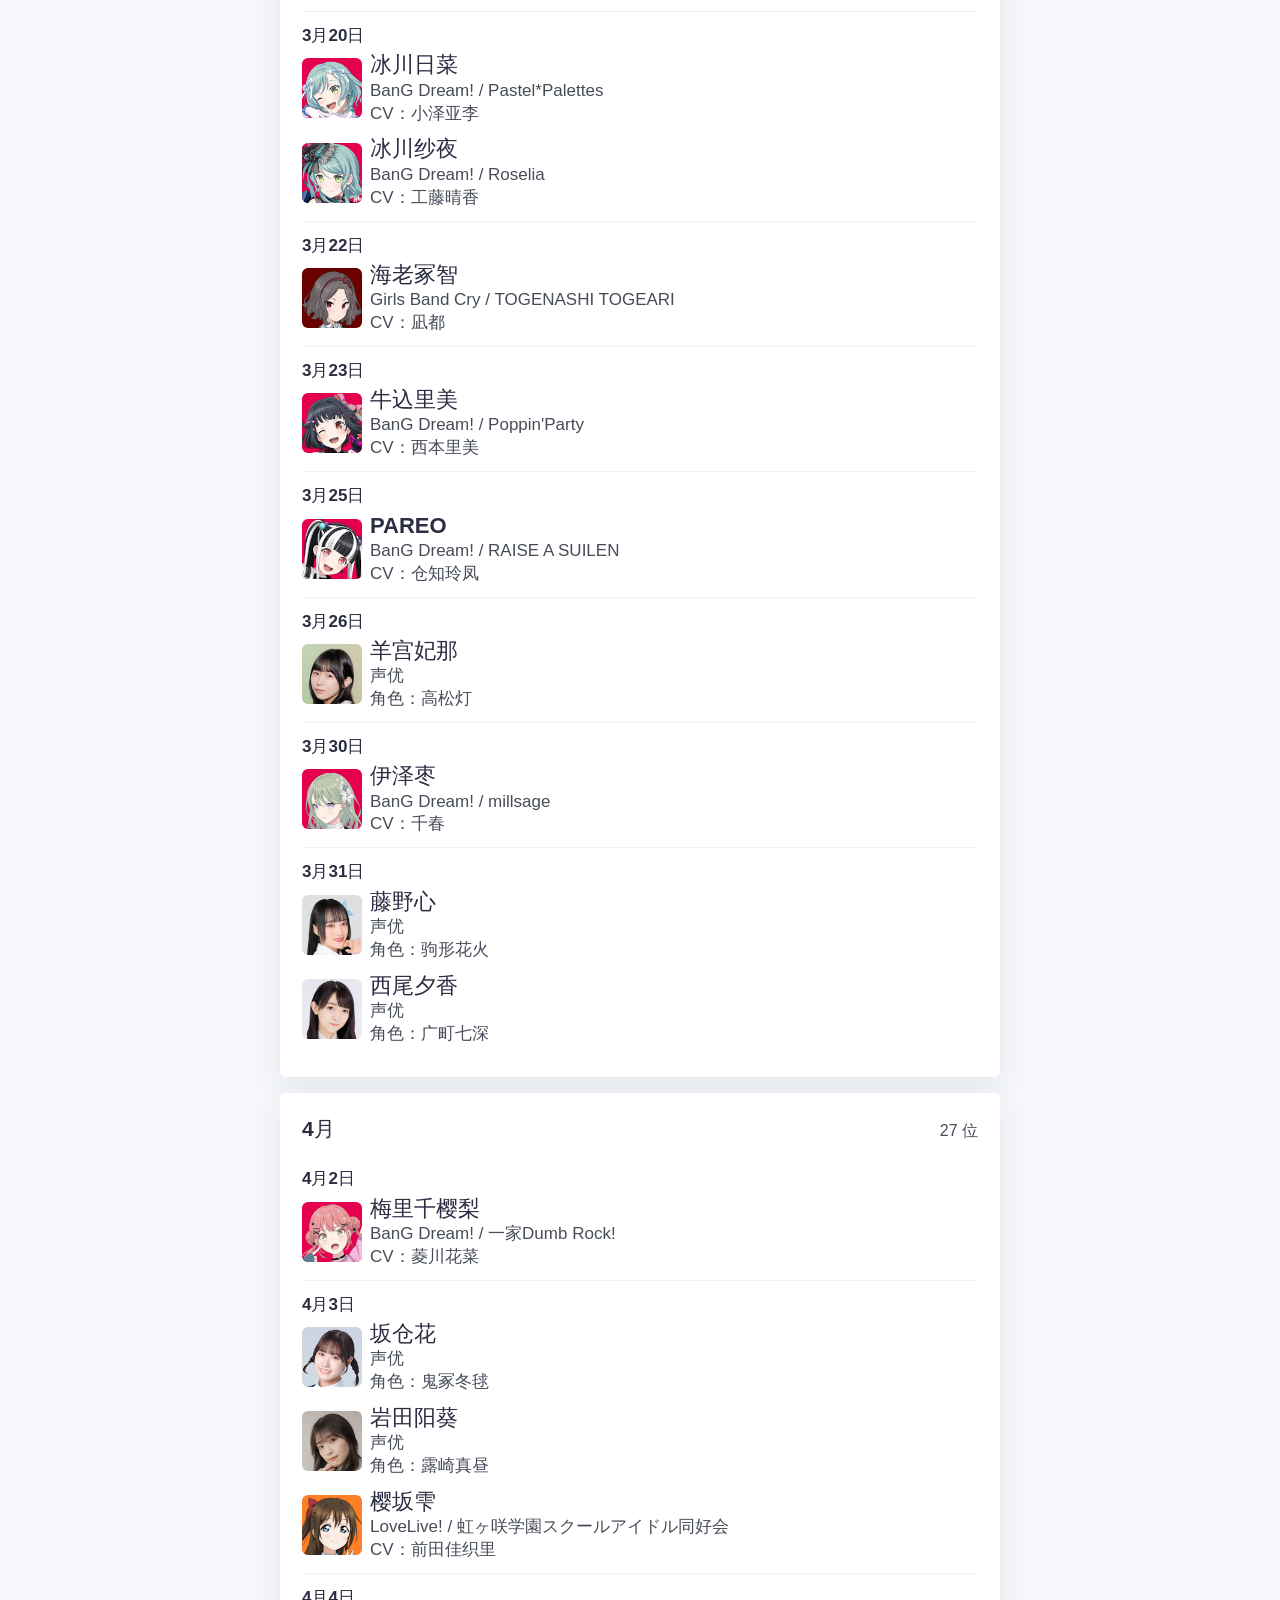
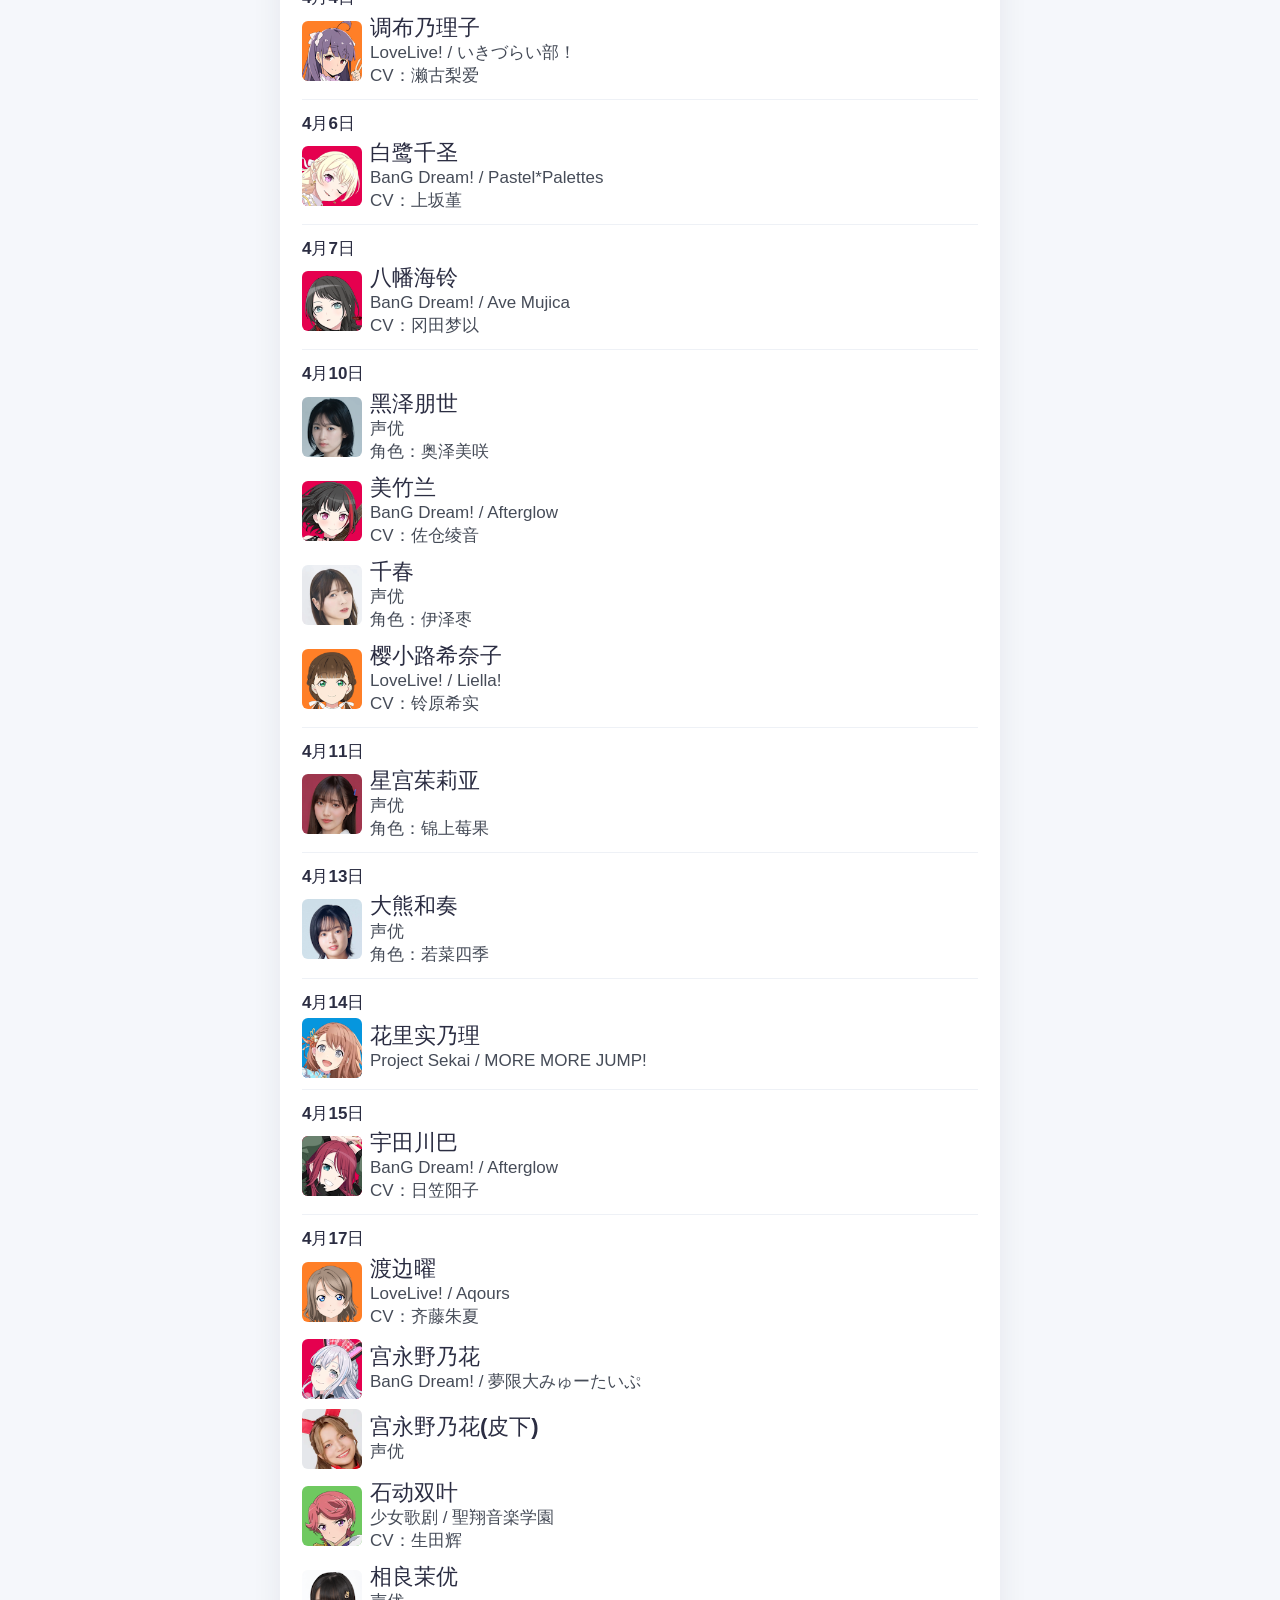
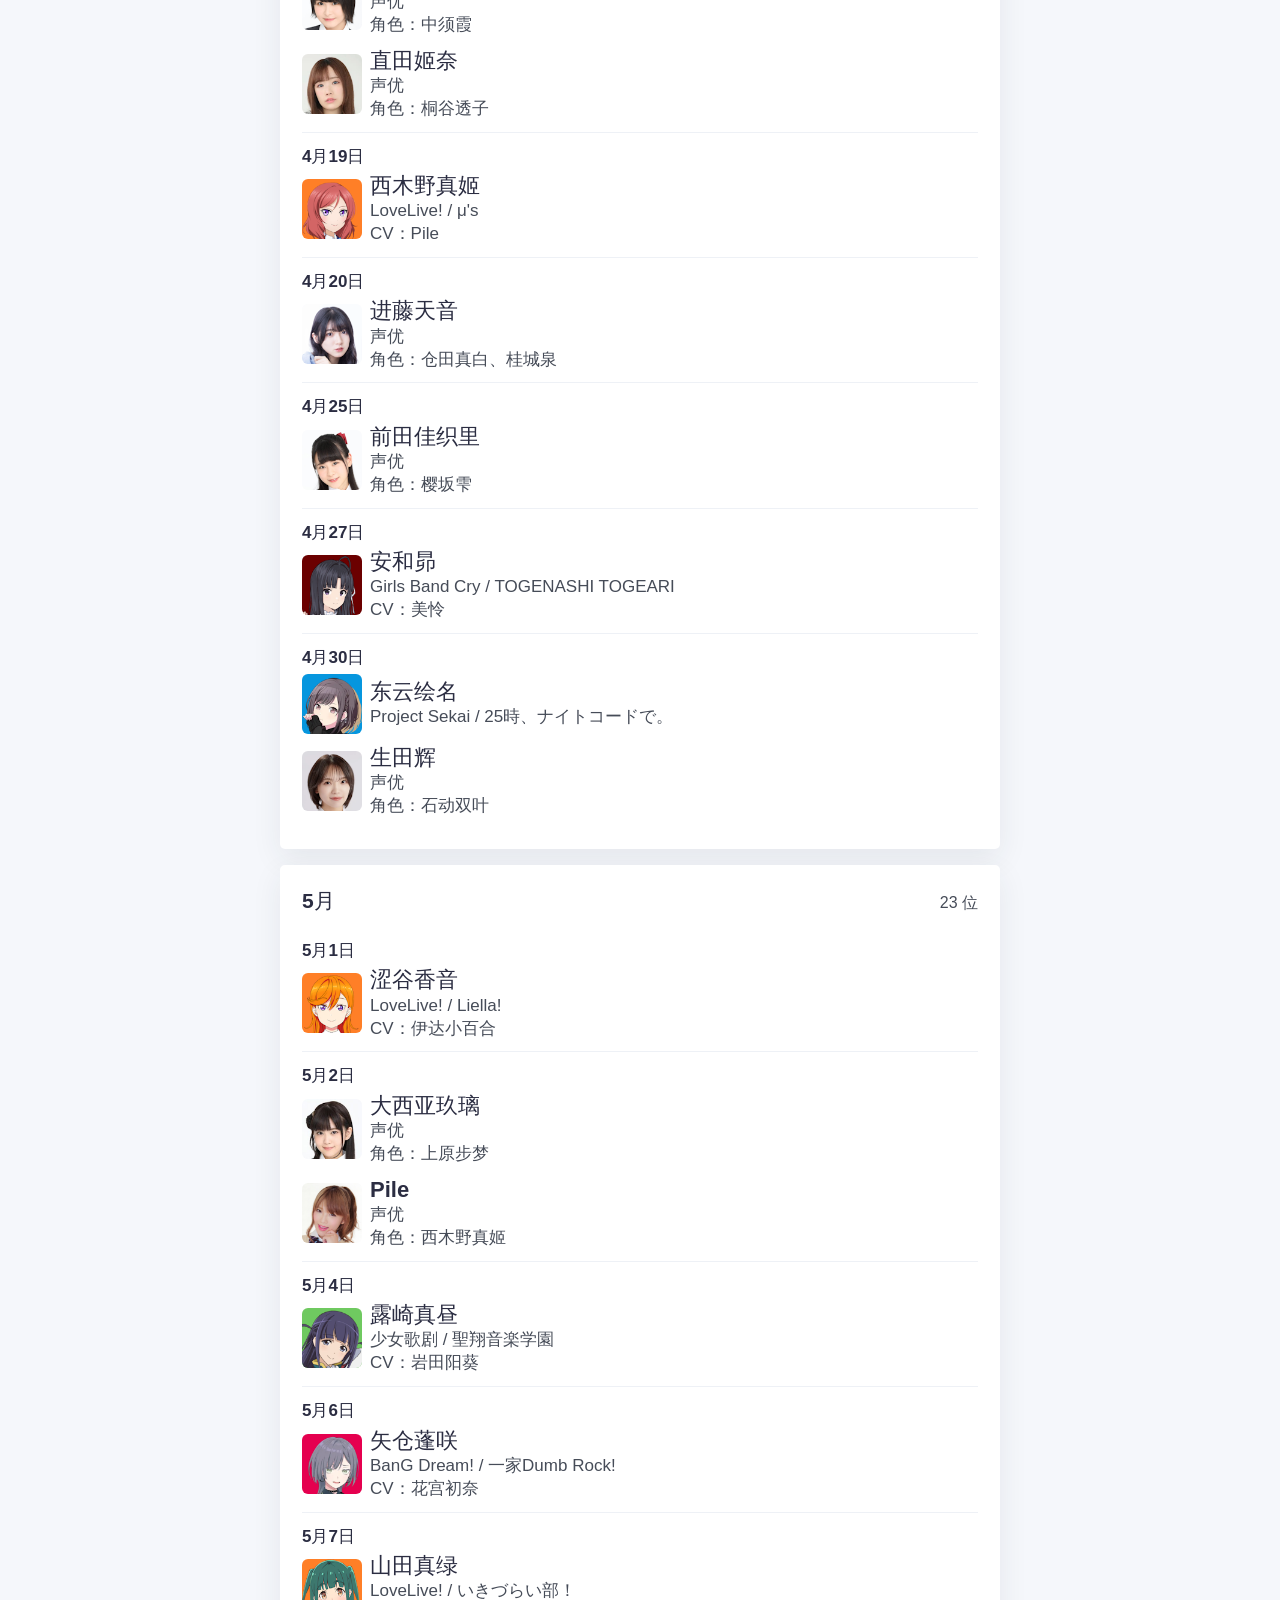
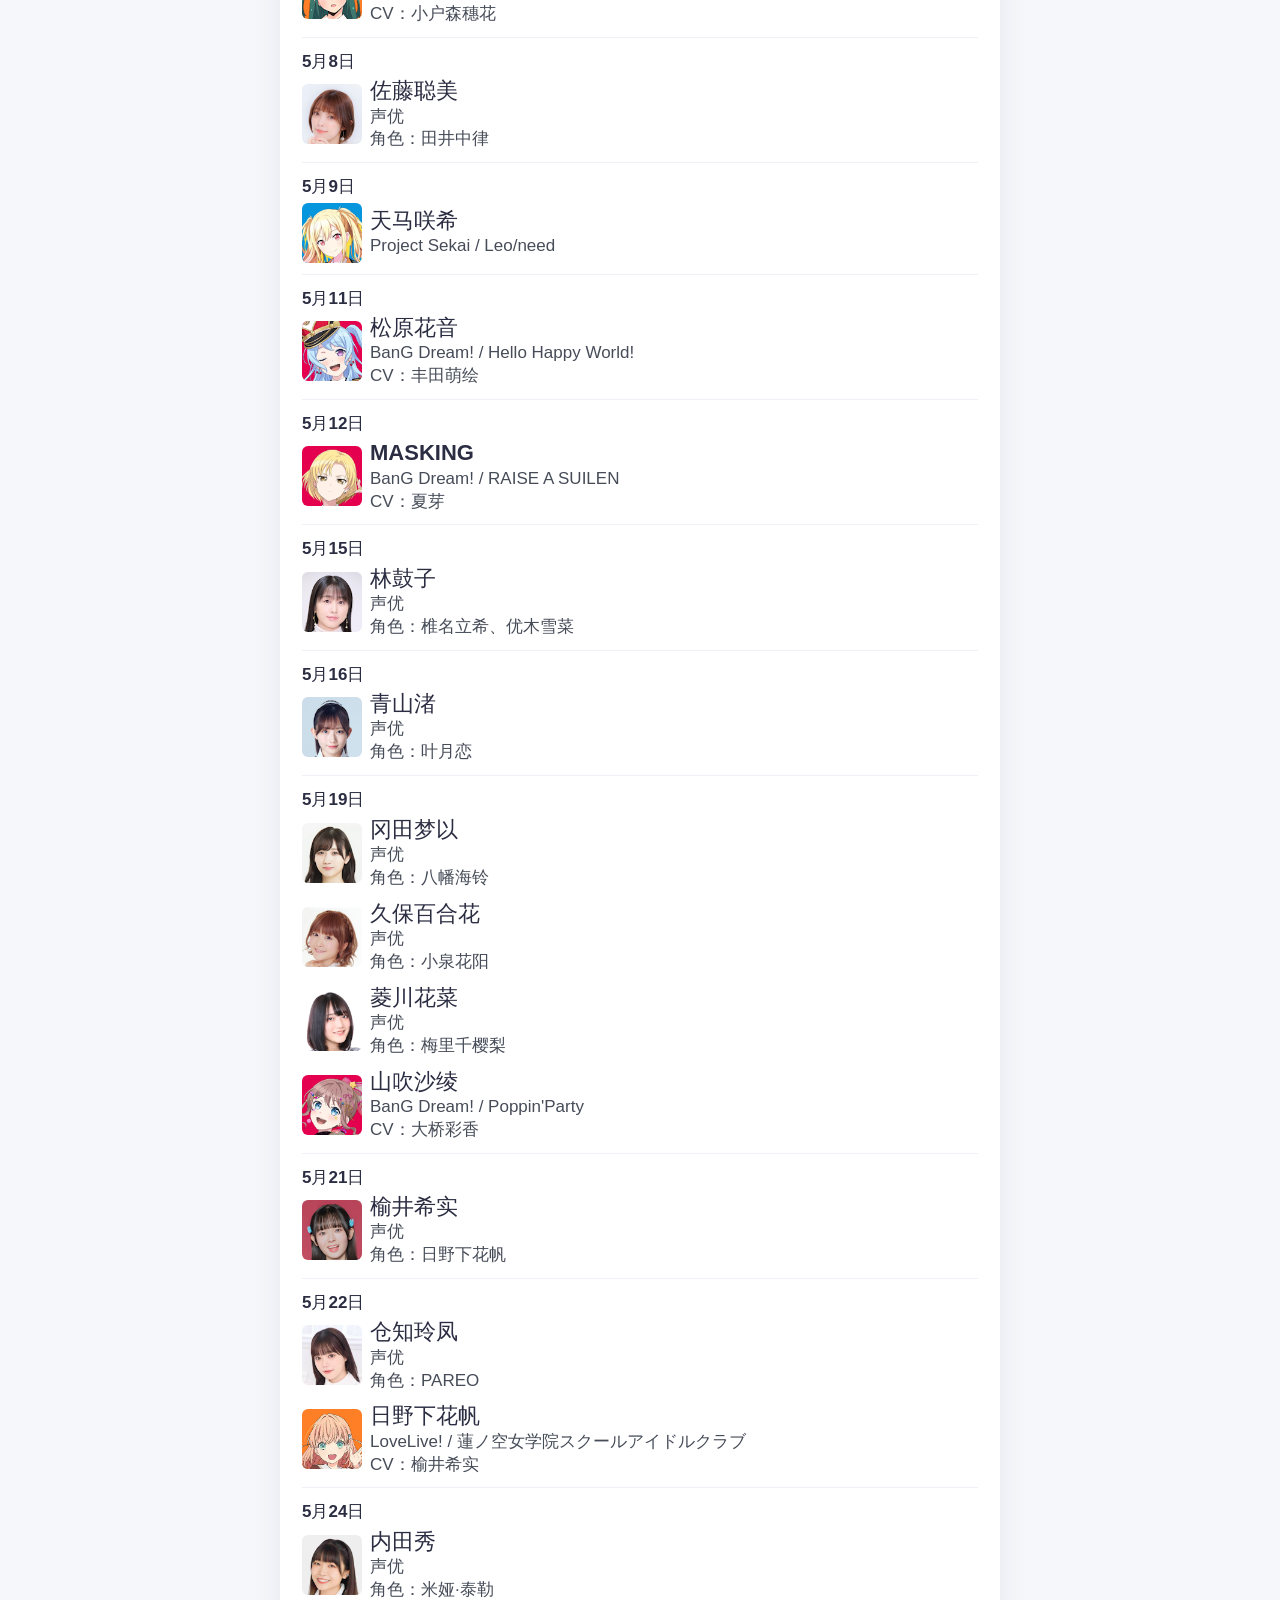
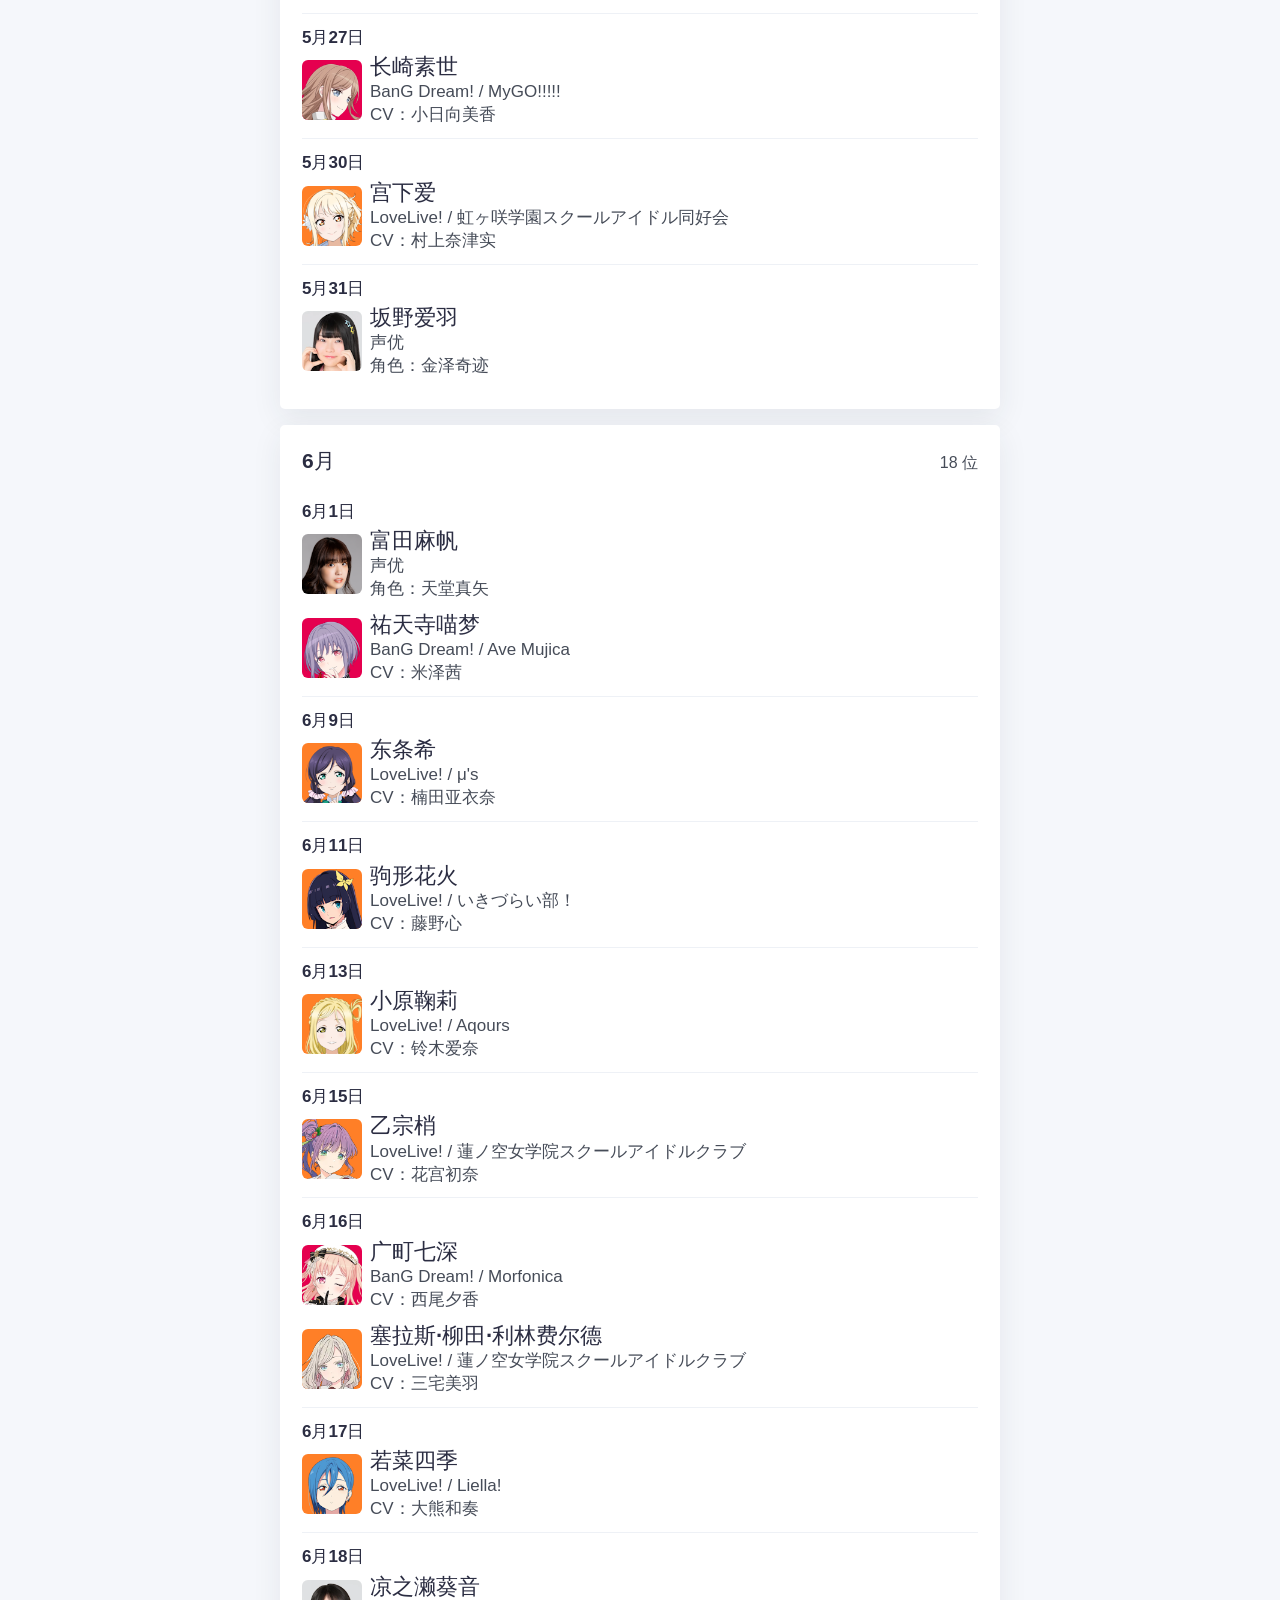
==== commit 2093eabd: "大修" ====
--- a/all_birthdays.html
+++ b/all_birthdays.html
@@ -7,22 +7,13 @@
 <link rel="icon" type="image/png" sizes="16x16" href="icon/favicon-16x16.png">
 <link rel="apple-touch-icon" sizes="180x180" href="icon/apple-touch-icon.png">
 <link rel="manifest" href="icon/site.webmanifest">
+<link rel="stylesheet" href="./typography.css">
+<link rel="stylesheet" href="./site-ui.css">
 <title>全年生日一览</title>
 <style>
-  :root { --bg:#f5f7fb; --card:#fff; --pri:#ff6b81; --text:#2b2d42; --sub:#8d99ae; --line:#eef1f6; }
-  * { box-sizing: border-box; }
-  body {
-    margin:0; min-height:100vh; background:var(--bg); padding:24px 16px 48px;
-    font-family: system-ui, -apple-system, "PingFang SC", "Microsoft YaHei", sans-serif;
-    color: var(--text);
-  }
-  .page { width:100%; max-width:720px; margin:0 auto; }
+  body { padding:24px 16px 48px; }
 
-  .top { display:flex; align-items:center; justify-content:space-between; gap:12px; margin-bottom:14px; }
-  h1 { font-size:20px; margin:0; }
-  .back { color:var(--pri); text-decoration:none; font-size:18px; white-space:nowrap; }
-  .back:hover { text-decoration:underline; }
-  .subtitle { color:var(--sub); font-size:13px; margin:0 0 16px; }
+  h1 { margin:0; }
 
   .month-nav {
     display:flex; flex-wrap:wrap; gap:6px;
@@ -30,53 +21,63 @@
     background:var(--bg); padding:10px 0 12px;
   }
   .month-nav a {
-    font-size:13px; color:var(--text); text-decoration:none;
-    background:#fff; border-radius:999px; padding:5px 12px;
+    font-size:16px; color:var(--text); text-decoration:none;
+    background:#fff; border-radius:2px; padding:6px 13px;
     box-shadow:0 2px 8px rgba(43,45,66,.06);
   }
   .month-nav a:hover { background:#fff0f3; color:var(--pri); }
 
   .month-card {
-    background:var(--card); border-radius:16px; padding:20px 22px;
+    background:var(--card); border-radius:5px; padding:20px 22px;
     box-shadow:0 10px 30px rgba(43,45,66,.08); margin-bottom:16px;
     scroll-margin-top:64px;
   }
   .month-title { display:flex; align-items:baseline; justify-content:space-between;
-                 font-size:20px; font-weight:600; margin:0 0 10px; }
-  .month-count { font-size:13px; color:var(--sub); font-weight:400; }
+                 font-size:21px; font-weight:600; margin:0 0 10px; }
+  .month-count { font-size:16px; color:var(--sub); font-weight:400; }
 
-  .day-row { display:flex; gap:12px; padding:10px 0; border-bottom:1px solid var(--line); }
+  .day-row { padding:11px 0; border-bottom:1px solid var(--line); }
   .day-row:last-child { border-bottom:none; }
-  .day-date { flex:0 0 70px; font-weight:500; font-size:16px; color:var(--text); padding-top:4px; }
+  .day-date { display:block; font-weight:550; font-size:var(--fs-meta); color:var(--text);
+              margin-bottom:2px; }
   .day-date.today { color:var(--pri); }
-  .today-tag { display:inline-block; font-size:11px; font-weight:500; color:var(--pri);
-               background:#fff0f3; border-radius:999px; padding:1px 7px; margin-left:4px; }
+  .today-tag { display:inline-block; font-size:14px; font-weight:500; color:var(--pri);
+               background:#fff0f3; border-radius:2px; padding:1px 7px; margin-left:4px; }
 
   /* 同一天多人的纵向排布 */
-  .day-people { flex:1; display:flex; flex-direction:column; gap:10px 18px; min-width:0; }
-  .person { display:inline-flex; align-items:center; gap:7px; font-size:14px; line-height:1.4; }
-  .person-info { display: flex; flex-direction:column; }
-  .person-name { font-weight:600; font-size:20px; }
-  .person .dept { font-size:16px; color:var(--sub); }
+  .day-people { display:flex; flex-direction:column; gap:10px; min-width:0; }
+  .person { display:inline-flex; align-items:center; gap:8px; font-size:var(--fs-body); line-height:1.45; }
+  .person-info { display: flex; flex-direction:column; min-width:0; }
+  .person-name { font-weight:600; font-size:22px; line-height:1.28; }
+  .person-meta { font-size:var(--fs-meta); color:var(--sub); line-height:1.35;
+                 display:flex; flex-direction:column; gap:0;
+                 overflow-wrap:anywhere; }
 
   /* 头像 */
   .avatar {
-    width:60px; height:60px; border-radius:10%; object-fit:cover; flex:0 0 auto;
-    display:inline-flex; align-items:center; justify-content:center;
-    color:#fff; font-size:12px; font-weight:600; background:var(--pri);
+    width:60px; height:60px; display:inline-flex; font-size:14px;
   }
 
-  .empty-month { color:var(--sub); font-size:13px; padding:6px 0 2px; }
+  .empty-month { color:var(--sub); font-size:16px; padding:6px 0 2px; }
+
+  @media (max-width:520px) {
+    .month-card { padding:18px; }
+    .day-date { font-size:16px; }
+  }
 </style>
 </head>
 <body>
 <div class="page">
+  <header class="site-head">
+    <nav class="site-nav" aria-label="页面导航">
+      <a href="./index.html">最近生日</a>
+      <a href="./calendar.html">生日日历</a>
+      <a href="./all_birthdays.html" aria-current="page">全年一览</a>
+    </nav>
+    <div id="birthdayFilters"></div>
+  </header>
 
-  <div class="top">
-    <h1>📆 全年生日一览</h1>
-    <a class="back" href="./index.html">← 查看最近生日</a>
-  </div>
-  <p class="subtitle">按日期排列</p>
+  <h1>全年生日一览</h1>
 
   <nav class="month-nav" id="monthNav"></nav>
   <div id="months"></div>
@@ -85,144 +86,40 @@
 
 <!-- 数据源 -->
 <script src="./birthdays.js"></script>
+<script src="./birthday-core.js"></script>
+<script src="./birthday-filter.js"></script>
 <script>
-// ============================================================
-// 一、头像配置（与主页面保持一致）
-// ============================================================
-const CFG = window.BIRTHDAY_CONFIG;
+const Core = window.BirthdayCore;
+const escapeHTML = Core.escapeHTML;
 
-const DEPT_COLORS = CFG.DEPT_COLORS;
-const DEFAULT_DEPT_COLOR = CFG.DEFAULT_DEPT_COLOR;
-const DEPT_DIR = CFG.DEPT_DIR;
-const AVATAR_CFG = CFG.AVATAR_CFG;
+let todayMonth;
+let todayDay;
+let monthMap = new Map();
 
-function colorKeyOf(p) {
-  if (!p || !p.dept) return "";
-  return p.dept;
+function syncToday() {
+  const today = Core.nowInChina();
+  todayMonth = today.getUTCMonth() + 1;
+  todayDay = today.getUTCDate();
 }
 
-function deptColor(key) {
-  if (!key) return DEFAULT_DEPT_COLOR;
-  if (DEPT_COLORS[key]) return DEPT_COLORS[key];
-  let h = 0;
-  for (let i = 0; i < key.length; i++) h = (h * 31 + key.charCodeAt(i)) % 360;
-  return `hsl(${h}, 70%, 58%)`;
-}
+function buildMonthMap(subjects) {
+  const map = new Map();
 
-function deptDirOf(p) {
-  if (!p.dept) return "";
-  return DEPT_DIR[p.dept] || p.dept;
-}
+  subjects.forEach(person => {
+    const birthday = Core.parseBirthday(person.birthday);
+    if (!birthday) return;
 
-// 生成候选头像路径：部门目录 → 工号/姓名 → webp/jpg/png → 根目录兜底
-function avatarCandidates(p) {
-  if (p.avatar) return [p.avatar];
+    if (!map.has(birthday.month)) map.set(birthday.month, new Map());
+    const dayMap = map.get(birthday.month);
+    if (!dayMap.has(birthday.day)) dayMap.set(birthday.day, []);
+    dayMap.get(birthday.day).push(person);
+  });
 
-  const dir = deptDirOf(p);
-  const names = AVATAR_CFG.nameKeys.map(k => p[k]).filter(Boolean);
-  if (!names.length) return [];
+  map.forEach(dayMap => {
+    dayMap.forEach(list => list.sort(Core.byName));
+  });
 
-  const dirs = dir ? [dir] : [];
-  if (AVATAR_CFG.fallbackToRoot) dirs.push("");
-
-  const urls = [];
-  for (const d of dirs) {
-    for (const n of names) {
-      for (const ext of AVATAR_CFG.exts) {
-        const seg = d ? `${encodeURIComponent(d)}/` : "";
-        urls.push(`${AVATAR_CFG.root}/${seg}${encodeURIComponent(n)}.${ext}`);
-      }
-    }
-  }
-  return urls;
-}
-
-const avatarCandidatesMap = new Map();
-let avatarSeq = 0;
-
-const escapeHtml = s => String(s).replace(/[&<>"']/g, c =>
-  ({ "&": "&amp;", "<": "&lt;", ">": "&gt;", '"': "&quot;", "'": "&#39;" }[c]));
-
-function avatarHtml(p) {
-  const bg = deptColor(colorKeyOf(p));
-  const initial = escapeHtml((p.name || "?").trim().slice(0, 1) || "?");
-  const cands = avatarCandidates(p);
-
-  if (!cands.length) {
-    return `<span class="avatar" style="background:${bg}">${initial}</span>`;
-  }
-
-  const key = `av${++avatarSeq}`;
-  avatarCandidatesMap.set(key, cands);
-  return `<img class="avatar" src="${escapeHtml(cands[0])}" alt=""
-    style="background:${escapeHtml(bg)}"
-    data-av-key="${key}" data-idx="0"
-    data-bg="${escapeHtml(bg)}" data-initial="${initial}"
-    loading="lazy" decoding="async" referrerpolicy="no-referrer">`;
-}
-
-// 候选路径全部失败后，替换成首字占位
-function bindAvatarFallback(root = document) {
-  root.querySelectorAll("img.avatar[data-av-key]").forEach(img => {
-    if (img.dataset.bound) return;
-    img.dataset.bound = "1";
-
-    img.addEventListener("error", () => {
-      const cands = avatarCandidatesMap.get(img.dataset.avKey) || [];
-      const next = Number(img.dataset.idx) + 1;
-
-      if (next < cands.length) {
-        img.dataset.idx = next;
-        img.src = cands[next];
-        return;
-      }
-
-      const span = document.createElement("span");
-      span.className = "avatar";
-      span.style.background = img.dataset.bg || "";
-      span.textContent = img.dataset.initial || "?";
-      img.replaceWith(span);
-    });
-  });
-}
-
-// ============================================================
-// 二、解析生日为 { m, d }
-// ============================================================
-function parseMD(raw) {
-  const m = String(raw).match(/(?:(\d{4})[-/.])?(\d{1,2})[-/.](\d{1,2})/);
-  if (!m) return null;
-  return { m: Number(m[2]), d: Number(m[3]) };
-}
-
-// 今天（东九区）的月、日，仅用于高亮
-const KST_OFFSET_MS = 9 * 60 * 60 * 1000;
-const kstNow = new Date(Date.now() + KST_OFFSET_MS);
-const todayM = kstNow.getUTCMonth() + 1;
-const todayD = kstNow.getUTCDate();
-
-// ============================================================
-// 三、按“月 → 日”分组
-// ============================================================
-const monthMap = new Map();
-BIRTHDAYS.forEach(p => {
-  const md = parseMD(p.birthday);
-  if (!md) return;
-  if (!monthMap.has(md.m)) monthMap.set(md.m, new Map());
-  const dayMap = monthMap.get(md.m);
-  if (!dayMap.has(md.d)) dayMap.set(md.d, []);
-  dayMap.get(md.d).push(p);
-});
-monthMap.forEach(dayMap => {
-  dayMap.forEach(list => list.sort((a, b) => a.name.localeCompare(b.name, "zh-Hans-CN")));
-});
-
-// ============================================================
-// 四、渲染
-// ============================================================
-function deptLabel(p) {
-  if (!p.dept) return "";
-  return p.subDept ? `${p.dept} / ${p.subDept}` : p.dept;
+  return map;
 }
 
 function daysOf(month) {
@@ -252,15 +149,15 @@
 
     const rows = days.map(d => {
       const people = monthMap.get(m).get(d);
-      const isToday = m === todayM && d === todayD;
+      const isToday = m === todayMonth && d === todayDay;
 
       const peopleHtml = people.map(p => {
-        const dept = deptLabel(p);
+        const meta = Core.subjectMetaHTML(p, { includeAge: false });
         return `<span class="person">
-          ${avatarHtml(p)}
+          ${Core.avatarHTML(p)}
           <span class="person-info">
-            <span class="person-name">${escapeHtml(p.name)}</span>
-            ${dept ? `<span class="dept">${escapeHtml(dept)}</span>` : ""}
+            <span class="person-name">${escapeHTML(p.name)}</span>
+            ${meta ? `<span class="person-meta">${meta}</span>` : ""}
           </span>
         </span>`;
       }).join("");
@@ -283,12 +180,17 @@
   }).join("");
 }
 
-// ============================================================
-// 五、启动
-// ============================================================
-renderMonthNav();
-renderMonths();
-bindAvatarFallback();
+function renderPage() {
+  Core.resetAvatars();
+  syncToday();
+  monthMap = buildMonthMap(window.BirthdayFilters.getSubjects());
+  renderMonthNav();
+  renderMonths();
+}
+
+window.BirthdayFilters.subscribe(renderPage);
+renderPage();
+Core.scheduleChinaMidnightRefresh(renderPage);
 </script>
 </body>
-</html>+</html>
--- a/typography.css
+++ b/typography.css
@@ -0,0 +1,43 @@
+:root {
+  --font-ui:
+    "Source Han Sans SC",
+    "Source Han Sans CN",
+    "Source Han Sans",
+    "Noto Sans CJK SC",
+    "Noto Sans SC",
+    "PingFang SC",
+    "Microsoft YaHei",
+    sans-serif;
+  --fs-body: 17px;
+  --fs-h1: 22px;
+  --fs-name: 24px;
+  --fs-meta: 17px;
+  --fs-caption: 15px;
+  --line-body: 1.55;
+}
+
+html {
+  font-family: var(--font-ui);
+  font-size: var(--fs-body);
+  line-height: var(--line-body);
+  -webkit-text-size-adjust: 100%;
+}
+
+body {
+  font-family: inherit;
+  font-size: var(--fs-body);
+  line-height: var(--line-body);
+  font-synthesis: none;
+}
+
+h1 {
+  font-family: inherit;
+  font-size: var(--fs-h1);
+  line-height: 1.35;
+  font-weight: 700;
+}
+
+.subtitle {
+  font-size: var(--fs-meta);
+  line-height: 1.5;
+}
--- a/site-ui.css
+++ b/site-ui.css
@@ -0,0 +1,244 @@
+:root {
+  --bg: #f5f7fb;
+  --card: #fff;
+  --pri: #ff6b81;
+  --text: #2b2d42;
+  --sub: #464c58;
+  --line: #eef1f6;
+}
+
+*,
+*::before,
+*::after {
+  box-sizing: border-box;
+}
+
+body {
+  margin: 0;
+  min-height: 100vh;
+  background: var(--bg);
+  color: var(--text);
+}
+
+.page {
+  width: 100%;
+  max-width: 720px;
+  margin: 0 auto;
+}
+
+.page.stack {
+  display: flex;
+  flex-direction: column;
+  gap: 20px;
+}
+
+.card {
+  padding: 24px;
+  border-radius: 5px;
+  background: var(--card);
+  box-shadow: 0 10px 30px rgba(43, 45, 66, 0.08);
+}
+
+.subtitle {
+  margin: 0 0 16px;
+  color: var(--sub);
+}
+
+.avatar {
+  width: 100px;
+  height: 100px;
+  flex: 0 0 auto;
+  display: flex;
+  align-items: center;
+  justify-content: center;
+  border-radius: 10%;
+  background: var(--pri);
+  color: #fff;
+  font-size: 28px;
+  font-weight: 600;
+  object-fit: cover;
+}
+
+.avatar.sm {
+  font-size: 24px;
+}
+
+.info {
+  flex: 1;
+  min-width: 0;
+}
+
+.name {
+  font-size: var(--fs-name);
+  font-weight: 600;
+  line-height: 1.35;
+}
+
+.meta {
+  display: flex;
+  flex-direction: column;
+  align-items: flex-start;
+  gap: 2px;
+  margin-top: 1px;
+  color: var(--sub);
+  font-size: var(--fs-meta);
+  font-weight: 400;
+  line-height: 1.1;
+  overflow-wrap: anywhere;
+}
+
+.age-tag {
+  color: var(--sub);
+}
+
+.site-head {
+  margin-bottom: 18px;
+}
+
+.site-nav {
+  display: grid;
+  grid-template-columns: repeat(3, minmax(0, 1fr));
+  gap: 6px;
+  padding: 5px;
+  border: 1px solid #e4e8f0;
+  border-radius: 8px;
+  background: #e9edf4;
+}
+
+.site-nav a {
+  display: block;
+  padding: 8px 10px;
+  border-radius: 6px;
+  color: var(--text);
+  font-size: 16px;
+  font-weight: 600;
+  line-height: 1.35;
+  text-align: center;
+  text-decoration: none;
+}
+
+.site-nav a:hover {
+  background: rgba(255, 255, 255, 0.7);
+  color: var(--pri);
+}
+
+.site-nav a[aria-current="page"] {
+  background: #fff;
+  color: var(--pri);
+  box-shadow: 0 1px 4px rgba(43, 45, 66, 0.12);
+}
+
+.filter-panel {
+  display: flex;
+  flex-direction: column;
+  align-items: stretch;
+  gap: 12px;
+  margin-top: 10px;
+  padding: 12px 14px;
+  border: 1px solid #e4e8f0;
+  border-radius: 8px;
+  background: #fff;
+  box-shadow: 0 4px 14px rgba(43, 45, 66, 0.06);
+}
+
+.filter-types {
+  display: flex;
+  align-items: center;
+  flex-wrap: wrap;
+  gap: 8px 16px;
+}
+
+.filter-title {
+  color: var(--text);
+  font-size: 16px;
+  font-weight: 600;
+}
+
+.filter-option {
+  display: inline-flex;
+  align-items: center;
+  gap: 6px;
+  color: var(--text);
+  font-size: 16px;
+  cursor: pointer;
+  white-space: nowrap;
+}
+
+.filter-option input {
+  width: 16px;
+  height: 16px;
+  margin: 0;
+  accent-color: var(--pri);
+}
+
+.filter-work-group {
+  padding-top: 10px;
+  border-top: 1px solid #edf0f5;
+}
+
+.filter-work-head {
+  display: flex;
+  align-items: center;
+  justify-content: space-between;
+  gap: 8px;
+  margin-bottom: 8px;
+}
+
+.filter-work-actions {
+  display: flex;
+  gap: 6px;
+}
+
+.filter-work-actions button {
+  padding: 4px 10px;
+  border: 1px solid #cfd5df;
+  border-radius: 4px;
+  background: #fff;
+  color: var(--text);
+  font: inherit;
+  font-size: 15px;
+  cursor: pointer;
+}
+
+.filter-work-actions button:hover {
+  border-color: #ff9aaa;
+  color: var(--pri);
+}
+
+.filter-work-options {
+  display: flex;
+  flex-wrap: wrap;
+  gap: 8px 16px;
+}
+
+.filter-work-option {
+  display: inline-flex;
+  align-items: center;
+  gap: 6px;
+  color: var(--text);
+  font-size: 16px;
+  cursor: pointer;
+}
+
+.filter-work-option input {
+  width: 16px;
+  height: 16px;
+  margin: 0;
+  accent-color: var(--pri);
+}
+
+.filter-work-actions button:focus-visible,
+.filter-option input:focus-visible {
+  outline: 2px solid rgba(255, 107, 129, 0.35);
+  outline-offset: 2px;
+}
+
+.filter-work-group[hidden] {
+  display: none;
+}
+
+@media (max-width: 520px) {
+  .card {
+    padding: 18px;
+  }
+}
